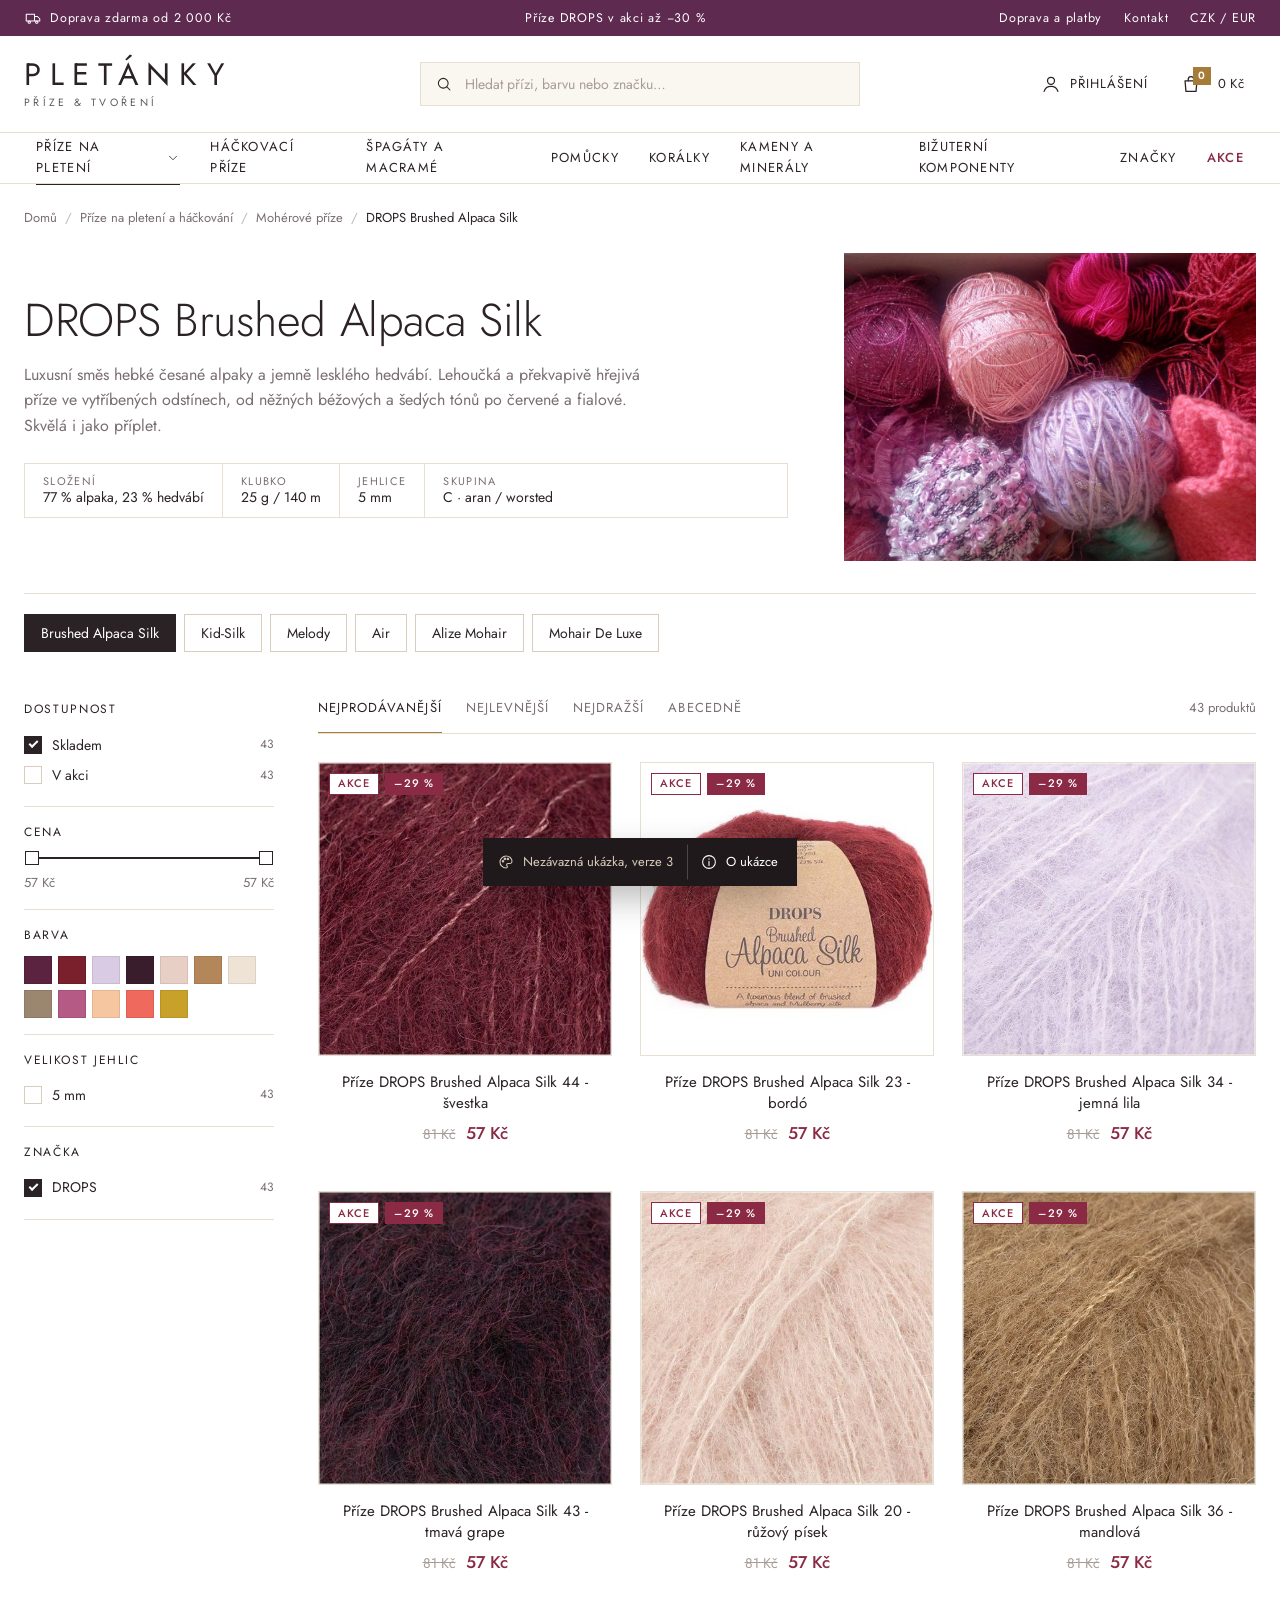
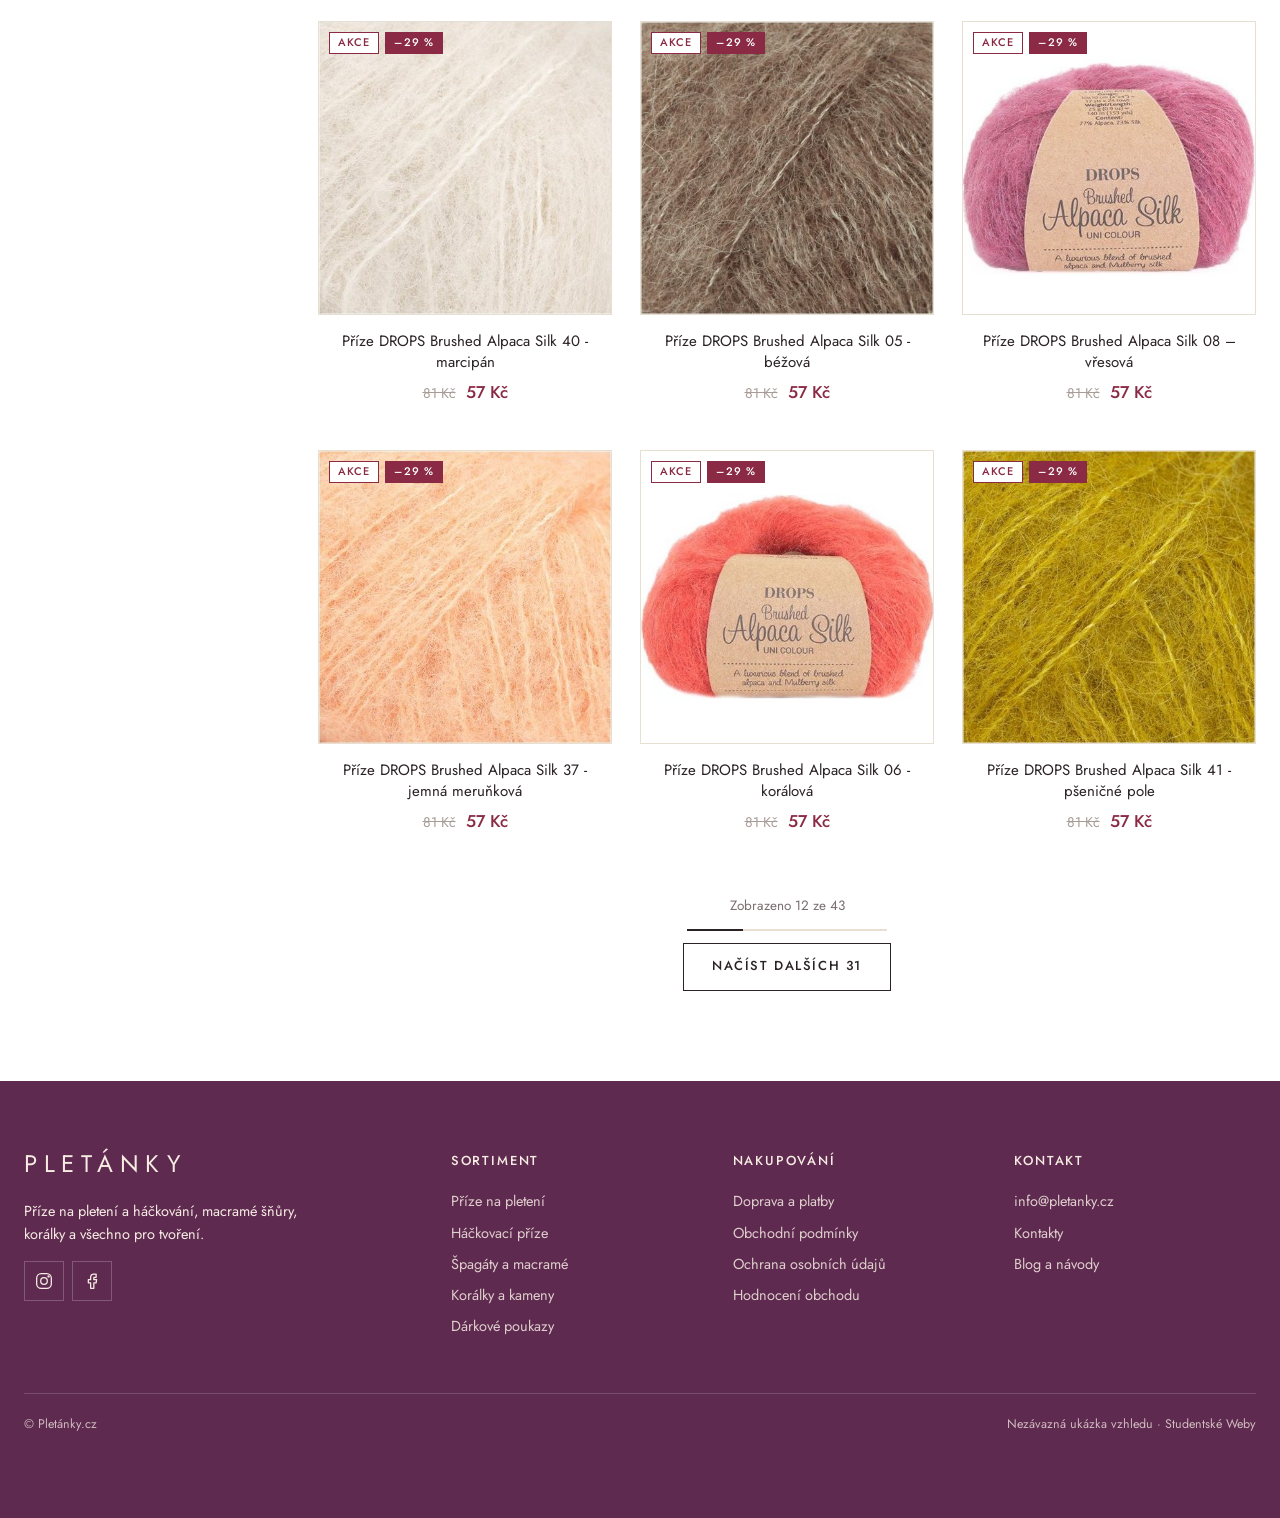
==== kategorie.html @ 485e4dab "Pletánky.cz – ukázka v4 (původní bordó lišty, původní rozložení kategorií, ostré rohy) Co-Authored-B" ====
<!doctype html>
<html lang="cs" data-theme="c">
<head>
<meta charset="utf-8">
<meta name="viewport" content="width=device-width, initial-scale=1">
<meta name="robots" content="noindex, nofollow">
<title>DROPS Brushed Alpaca Silk – Pletánky.cz | ukázka vzhledu</title>
<meta name="description" content="Nezávazná ukázka vzhledu e-shopu Pletánky.cz">
<script>document.documentElement.setAttribute('data-theme','c');if(new URLSearchParams(location.search).has('nahled'))document.documentElement.classList.add('is-preview')</script>
<link rel="preconnect" href="https://fonts.googleapis.com">
<link rel="preconnect" href="https://fonts.gstatic.com" crossorigin>
<link href="https://fonts.googleapis.com/css2?family=Jost:wght@300;400;500;600&display=swap&subset=latin-ext" rel="stylesheet">
<link rel="stylesheet" href="style.css?v=d57bfc8a">
<script src="main.js?v=77ee12ee" defer></script>
</head>
<body class="">
<a class="skip" href="#obsah">Přejít na obsah</a>
<div class="topbar">
  <div class="wrap topbar__in">
    <span><svg class="ico ico--sm" viewBox="0 0 24 24" aria-hidden="true"><path d="M3 7h11v9H3zM14 10h4l3 3v3h-7"/><circle cx="7" cy="17.5" r="1.6"/><circle cx="17" cy="17.5" r="1.6"/></svg> Doprava zdarma od 2&nbsp;000&nbsp;Kč</span>
    <span class="topbar__mid">Příze DROPS v akci až −30&nbsp;%</span>
    <span class="topbar__links"><a href="#">Doprava a platby</a><a href="#">Kontakt</a><a href="#">CZK / EUR</a></span>
  </div>
</div>
<header class="hdr" id="hdr">
  <div class="wrap hdr__in">
    <button class="hdr__burger" type="button" aria-label="Menu" data-menu-open><svg class="ico" viewBox="0 0 24 24" aria-hidden="true"><path d="M4 7h16M4 12h16M4 17h16"/></svg></button>
    <a class="logo" href="index.html" aria-label="Pletánky – úvod">
      <span class="logo__txt">Pletánky</span><small class="logo__sub">příze &amp; tvoření</small>
    </a>
    <form class="search" role="search" onsubmit="return false">
      <svg class="ico ico--sm" viewBox="0 0 24 24" aria-hidden="true"><circle cx="11" cy="11" r="6.5"/><path d="m20 20-4.2-4.2"/></svg>
      <input type="search" placeholder="Hledat přízi, barvu nebo značku…" aria-label="Hledat">
    </form>
    <nav class="hdr__acts" aria-label="Účet a košík">
      <a class="hdr__act" href="#"><svg class="ico" viewBox="0 0 24 24" aria-hidden="true"><circle cx="12" cy="8.5" r="3.8"/><path d="M4.5 20c1.2-3.6 4-5.3 7.5-5.3s6.3 1.7 7.5 5.3"/></svg><span>Přihlášení</span></a>
      <button class="hdr__act cartbtn" type="button" data-cart-open aria-label="Košík">
        <span class="cartbtn__ico"><svg class="ico" viewBox="0 0 24 24" aria-hidden="true"><path d="M5.5 8.5h13l-1 11.5h-11z"/><path d="M9 8.5V7a3 3 0 0 1 6 0v1.5"/></svg><b class="cartbtn__count" data-cart-count>0</b></span>
        <span data-cart-total>0&nbsp;Kč</span>
      </button>
    </nav>
  </div>
  <nav class="nav" aria-label="Kategorie">
    <ul class="wrap nav__ul"><li class="nav__li has-mega"><a class="nav__a is-active" href="kategorie.html">Příze na pletení<svg class="ico ico--xs" viewBox="0 0 24 24" aria-hidden="true"><path d="m6 9 6 6 6-6"/></svg></a><div class="mega" role="region" aria-label="Příze na pletení">
  <div class="mega__in wrap">
    <div class="mega__col">
      <p class="mega__h">DROPS</p>
      <a href="kategorie.html">Brushed Alpaca Silk</a><a href="kategorie.html">Sky</a><a href="kategorie.html">Melody</a>
      <a href="kategorie.html">Air</a><a href="kategorie.html">Flora</a><a href="kategorie.html">Soft Tweed</a>
      <a href="kategorie.html">Nepal</a><a href="kategorie.html">Alpaca</a><a href="kategorie.html">Andes</a>
    </div>
    <div class="mega__col">
      <p class="mega__h">Podle složení</p>
      <a href="kategorie.html">Alpaka</a><a href="kategorie.html">Merino a vlna</a><a href="kategorie.html">Moherové příze</a>
      <a href="kategorie.html">Bavlna</a><a href="kategorie.html">Akryl a směsi</a>
    </div>
    <div class="mega__col">
      <p class="mega__h">Další značky</p>
      <a href="kategorie.html">Alize</a><a href="kategorie.html">YarnArt</a><a href="kategorie.html">Himalaya</a>
      <a href="kategorie.html">Vlna Hep</a><a href="kategorie.html">Pletánky</a>
    </div>
    <a class="mega__promo" href="kategorie.html">
      <img src="img/photo/moher.jpg" alt="">
      <span><small>Akce</small>Příze DROPS až −30&nbsp;%</span>
    </a>
  </div>
</div></li><li class="nav__li"><a class="nav__a" href="kategorie.html">Háčkovací příze</a></li><li class="nav__li"><a class="nav__a" href="kategorie.html">Špagáty a macramé</a></li><li class="nav__li"><a class="nav__a" href="kategorie.html">Pomůcky</a></li><li class="nav__li"><a class="nav__a" href="kategorie.html">Korálky</a></li><li class="nav__li"><a class="nav__a" href="kategorie.html">Kameny a minerály</a></li><li class="nav__li"><a class="nav__a" href="kategorie.html">Bižuterní komponenty</a></li><li class="nav__li"><a class="nav__a" href="kategorie.html">Značky</a></li><li class="nav__li"><a class="nav__a nav__a--akce" href="kategorie.html">Akce</a></li></ul>
  </nav>
</header>
<main id="obsah">

<section class="chero">
  <div class="wrap">
    <nav class="crumbs" aria-label="Drobečková navigace"><a href="index.html">Domů</a><i>/</i><a href="kategorie.html">Příze na pletení a háčkování</a><i>/</i><a href="kategorie.html">Mohérové příze</a><i>/</i><span>DROPS Brushed Alpaca Silk</span></nav>
    <div class="chero__in">
      <div class="chero__txt">
        <h1 class="h1 h1--cat">DROPS Brushed Alpaca Silk</h1>
        <p>Luxusní směs hebké česané alpaky a jemně lesklého hedvábí. Lehoučká a překvapivě hřejivá příze ve vytříbených odstínech, od něžných béžových a šedých tónů po červené a fialové. Skvělá i jako příplet.</p>
        <dl class="specs">
          <div><dt>Složení</dt><dd>77 % alpaka, 23 % hedvábí</dd></div>
          <div><dt>Klubko</dt><dd>25 g / 140 m</dd></div>
          <div><dt>Jehlice</dt><dd>5 mm</dd></div>
          <div><dt>Skupina</dt><dd>C · aran / worsted</dd></div>
        </dl>
      </div>
      <div class="chero__img"><img src="img/photo/ruzova-klubka.jpg" alt=""></div>
    </div>
    <div class="subcats">
      <a class="subcat is-on" href="kategorie.html">Brushed Alpaca Silk</a><a class="subcat" href="kategorie.html">Kid-Silk</a><a class="subcat" href="kategorie.html">Melody</a><a class="subcat" href="kategorie.html">Air</a><a class="subcat" href="kategorie.html">Alize Mohair</a><a class="subcat" href="kategorie.html">Mohair De Luxe</a>
    </div>
  </div>
</section>

<section class="cbody">
  <div class="wrap cbody__in">
    <aside class="filters" data-filters>
  <div class="filters__head"><b>Filtrovat</b><button type="button" data-filters-close aria-label="Zavřít"><svg class="ico" viewBox="0 0 24 24" aria-hidden="true"><path d="m6 6 12 12M18 6 6 18"/></svg></button></div>
  <div class="fgroup"><p class="fgroup__h">Dostupnost</p><label class="chk"><input type="checkbox" checked><span></span>Skladem <em>43</em></label><label class="chk"><input type="checkbox"><span></span>V akci <em>43</em></label></div>
  <div class="fgroup"><p class="fgroup__h">Cena</p><div class="range"><i style="left:0;right:0"></i><b style="left:0"></b><b style="right:0"></b></div><p class="range__v"><span>57 Kč</span><span>57 Kč</span></p></div>
  <div class="fgroup"><p class="fgroup__h">Barva</p><div class="sws"><button class="sw" type="button" style="--c:#5b2340" aria-label="odstín 44"></button><button class="sw" type="button" style="--c:#7a1f2c" aria-label="odstín 23"></button><button class="sw" type="button" style="--c:#d9cbe3" aria-label="odstín 34"></button><button class="sw" type="button" style="--c:#3a1d2c" aria-label="odstín 43"></button><button class="sw" type="button" style="--c:#e8cfc6" aria-label="odstín 20"></button><button class="sw" type="button" style="--c:#b4875a" aria-label="odstín 36"></button><button class="sw" type="button" style="--c:#efe3d6" aria-label="odstín 40"></button><button class="sw" type="button" style="--c:#9b8670" aria-label="odstín 05"></button><button class="sw" type="button" style="--c:#b45a85" aria-label="odstín 08"></button><button class="sw" type="button" style="--c:#f6c6a0" aria-label="odstín 37"></button><button class="sw" type="button" style="--c:#ef6a5c" aria-label="odstín 06"></button><button class="sw" type="button" style="--c:#c7a12a" aria-label="odstín 41"></button></div></div>
  <div class="fgroup"><p class="fgroup__h">Velikost jehlic</p><label class="chk"><input type="checkbox"><span></span>5 mm <em>43</em></label></div>
  <div class="fgroup"><p class="fgroup__h">Značka</p><label class="chk"><input type="checkbox" checked><span></span>DROPS <em>43</em></label></div>
  <button class="btn btn--cart btn--full filters__apply" type="button" data-filters-close>Zobrazit 43 produktů</button>
</aside>
    <div class="clist">
      <div class="ctool">
        <button class="btn btn--line btn--sm ctool__filter" type="button" data-filters-open><svg class="ico ico--sm" viewBox="0 0 24 24" aria-hidden="true"><path d="M4 6h16M7 12h10M10 18h4"/></svg> Filtrovat</button>
        <div class="sort" role="tablist"><button class="is-on" type="button">Nejprodávanější</button><button type="button">Nejlevnější</button><button type="button">Nejdražší</button><button type="button">Abecedně</button></div>
        <span class="ctool__count">43 produktů</span>
      </div>
      <div class="pgrid pgrid--3"><article class="pc">
  <div class="pc__box">
    <a class="pc__img" href="produkt.html">
      <span class="pc__flags"><span class="flag">Akce</span><span class="flag flag--sleva">–29 %</span></span>
      <img src="img/p/prize-drops-brushed-alpaca-silk-44-svestka.jpg" alt="Příze DROPS Brushed Alpaca Silk 44 - švestka" loading="lazy" width="720" height="720">
    </a>
    <a class="pc__name" href="produkt.html">Příze DROPS Brushed Alpaca Silk 44 - švestka</a>
    <p class="pc__price"><s>81&nbsp;Kč</s><b>57&nbsp;Kč</b></p>
    <div class="pc__more">
      <p class="pc__lead">Přepychová směs počesané alpaky a morušového hedvábí</p><dl class="pc__specs"><div><dt>Složení</dt><dd>77 % alpaka, 23 % hedvábí</dd></div><div><dt>Váha / návin</dt><dd>25 g = cca 140 metrů</dd></div><div><dt>Jehlice</dt><dd>5 mm</dd></div></dl>
      <p class="pc__av"><svg class="ico ico--xs" viewBox="0 0 24 24" aria-hidden="true"><path d="m5 12.5 4.5 4.5L19 7.5"/></svg> Skladem</p>
      <button class="btn btn--cart btn--full" type="button" data-add data-name="Příze DROPS Brushed Alpaca Silk 44 - švestka" data-price="57.0" data-img="img/p/prize-drops-brushed-alpaca-silk-44-svestka.jpg"><svg class="ico ico--sm" viewBox="0 0 24 24" aria-hidden="true"><path d="M5.5 8.5h13l-1 11.5h-11z"/><path d="M9 8.5V7a3 3 0 0 1 6 0v1.5"/></svg><span>Do košíku</span></button>
    </div>
  </div>
</article><article class="pc">
  <div class="pc__box">
    <a class="pc__img" href="produkt.html">
      <span class="pc__flags"><span class="flag">Akce</span><span class="flag flag--sleva">–29 %</span></span>
      <img src="img/p/prize-drops-brushed-alpaca-silk-23-bordo.jpg" alt="Příze DROPS Brushed Alpaca Silk 23 - bordó" loading="lazy" width="720" height="720">
    </a>
    <a class="pc__name" href="produkt.html">Příze DROPS Brushed Alpaca Silk 23 - bordó</a>
    <p class="pc__price"><s>81&nbsp;Kč</s><b>57&nbsp;Kč</b></p>
    <div class="pc__more">
      <p class="pc__lead">Přepychová směs počesané alpaky a morušového hedvábí</p><dl class="pc__specs"><div><dt>Složení</dt><dd>77 % alpaka, 23 % hedvábí</dd></div><div><dt>Váha / návin</dt><dd>25 g = cca 140 metrů</dd></div><div><dt>Jehlice</dt><dd>5 mm</dd></div></dl>
      <p class="pc__av"><svg class="ico ico--xs" viewBox="0 0 24 24" aria-hidden="true"><path d="m5 12.5 4.5 4.5L19 7.5"/></svg> Skladem</p>
      <button class="btn btn--cart btn--full" type="button" data-add data-name="Příze DROPS Brushed Alpaca Silk 23 - bordó" data-price="57.0" data-img="img/p/prize-drops-brushed-alpaca-silk-23-bordo.jpg"><svg class="ico ico--sm" viewBox="0 0 24 24" aria-hidden="true"><path d="M5.5 8.5h13l-1 11.5h-11z"/><path d="M9 8.5V7a3 3 0 0 1 6 0v1.5"/></svg><span>Do košíku</span></button>
    </div>
  </div>
</article><article class="pc">
  <div class="pc__box">
    <a class="pc__img" href="produkt.html">
      <span class="pc__flags"><span class="flag">Akce</span><span class="flag flag--sleva">–29 %</span></span>
      <img src="img/p/prize-drops-brushed-alpaca-silk-34-jemna-lila.jpg" alt="Příze DROPS Brushed Alpaca Silk 34 - jemná lila" loading="lazy" width="720" height="720">
    </a>
    <a class="pc__name" href="produkt.html">Příze DROPS Brushed Alpaca Silk 34 - jemná lila</a>
    <p class="pc__price"><s>81&nbsp;Kč</s><b>57&nbsp;Kč</b></p>
    <div class="pc__more">
      <p class="pc__lead">Přepychová směs počesané alpaky a morušového hedvábí</p><dl class="pc__specs"><div><dt>Složení</dt><dd>77 % alpaka, 23 % hedvábí</dd></div><div><dt>Váha / návin</dt><dd>25 g = cca 140 metrů</dd></div><div><dt>Jehlice</dt><dd>5 mm</dd></div></dl>
      <p class="pc__av"><svg class="ico ico--xs" viewBox="0 0 24 24" aria-hidden="true"><path d="m5 12.5 4.5 4.5L19 7.5"/></svg> Skladem</p>
      <button class="btn btn--cart btn--full" type="button" data-add data-name="Příze DROPS Brushed Alpaca Silk 34 - jemná lila" data-price="57.0" data-img="img/p/prize-drops-brushed-alpaca-silk-34-jemna-lila.jpg"><svg class="ico ico--sm" viewBox="0 0 24 24" aria-hidden="true"><path d="M5.5 8.5h13l-1 11.5h-11z"/><path d="M9 8.5V7a3 3 0 0 1 6 0v1.5"/></svg><span>Do košíku</span></button>
    </div>
  </div>
</article><article class="pc">
  <div class="pc__box">
    <a class="pc__img" href="produkt.html">
      <span class="pc__flags"><span class="flag">Akce</span><span class="flag flag--sleva">–29 %</span></span>
      <img src="img/p/prize-drops-brushed-alpaca-silk-43-tmava-grape.jpg" alt="Příze DROPS Brushed Alpaca Silk 43 - tmavá grape" loading="lazy" width="720" height="720">
    </a>
    <a class="pc__name" href="produkt.html">Příze DROPS Brushed Alpaca Silk 43 - tmavá grape</a>
    <p class="pc__price"><s>81&nbsp;Kč</s><b>57&nbsp;Kč</b></p>
    <div class="pc__more">
      <p class="pc__lead">Přepychová směs počesané alpaky a morušového hedvábí</p><dl class="pc__specs"><div><dt>Složení</dt><dd>77 % alpaka, 23 % hedvábí</dd></div><div><dt>Váha / návin</dt><dd>25 g = cca 140 metrů</dd></div><div><dt>Jehlice</dt><dd>5 mm</dd></div></dl>
      <p class="pc__av"><svg class="ico ico--xs" viewBox="0 0 24 24" aria-hidden="true"><path d="m5 12.5 4.5 4.5L19 7.5"/></svg> Skladem</p>
      <button class="btn btn--cart btn--full" type="button" data-add data-name="Příze DROPS Brushed Alpaca Silk 43 - tmavá grape" data-price="57.0" data-img="img/p/prize-drops-brushed-alpaca-silk-43-tmava-grape.jpg"><svg class="ico ico--sm" viewBox="0 0 24 24" aria-hidden="true"><path d="M5.5 8.5h13l-1 11.5h-11z"/><path d="M9 8.5V7a3 3 0 0 1 6 0v1.5"/></svg><span>Do košíku</span></button>
    </div>
  </div>
</article><article class="pc">
  <div class="pc__box">
    <a class="pc__img" href="produkt.html">
      <span class="pc__flags"><span class="flag">Akce</span><span class="flag flag--sleva">–29 %</span></span>
      <img src="img/p/prize-drops-brushed-alpaca-silk-20-ruzovy-pisek.jpg" alt="Příze DROPS Brushed Alpaca Silk 20 - růžový písek" loading="lazy" width="720" height="720">
    </a>
    <a class="pc__name" href="produkt.html">Příze DROPS Brushed Alpaca Silk 20 - růžový písek</a>
    <p class="pc__price"><s>81&nbsp;Kč</s><b>57&nbsp;Kč</b></p>
    <div class="pc__more">
      <p class="pc__lead">Přepychová směs počesané alpaky a morušového hedvábí</p><dl class="pc__specs"><div><dt>Složení</dt><dd>77 % alpaka, 23 % hedvábí</dd></div><div><dt>Váha / návin</dt><dd>25 g = cca 140 metrů</dd></div><div><dt>Jehlice</dt><dd>5 mm</dd></div></dl>
      <p class="pc__av"><svg class="ico ico--xs" viewBox="0 0 24 24" aria-hidden="true"><path d="m5 12.5 4.5 4.5L19 7.5"/></svg> Skladem</p>
      <button class="btn btn--cart btn--full" type="button" data-add data-name="Příze DROPS Brushed Alpaca Silk 20 - růžový písek" data-price="57.0" data-img="img/p/prize-drops-brushed-alpaca-silk-20-ruzovy-pisek.jpg"><svg class="ico ico--sm" viewBox="0 0 24 24" aria-hidden="true"><path d="M5.5 8.5h13l-1 11.5h-11z"/><path d="M9 8.5V7a3 3 0 0 1 6 0v1.5"/></svg><span>Do košíku</span></button>
    </div>
  </div>
</article><article class="pc">
  <div class="pc__box">
    <a class="pc__img" href="produkt.html">
      <span class="pc__flags"><span class="flag">Akce</span><span class="flag flag--sleva">–29 %</span></span>
      <img src="img/p/prize-drops-brushed-alpaca-silk-36-mandlova.jpg" alt="Příze DROPS Brushed Alpaca Silk 36 - mandlová" loading="lazy" width="720" height="720">
    </a>
    <a class="pc__name" href="produkt.html">Příze DROPS Brushed Alpaca Silk 36 - mandlová</a>
    <p class="pc__price"><s>81&nbsp;Kč</s><b>57&nbsp;Kč</b></p>
    <div class="pc__more">
      <p class="pc__lead">Přepychová směs počesané alpaky a morušového hedvábí</p><dl class="pc__specs"><div><dt>Složení</dt><dd>77 % alpaka, 23 % hedvábí</dd></div><div><dt>Váha / návin</dt><dd>25 g = cca 140 metrů</dd></div><div><dt>Jehlice</dt><dd>5 mm</dd></div></dl>
      <p class="pc__av"><svg class="ico ico--xs" viewBox="0 0 24 24" aria-hidden="true"><path d="m5 12.5 4.5 4.5L19 7.5"/></svg> Skladem</p>
      <button class="btn btn--cart btn--full" type="button" data-add data-name="Příze DROPS Brushed Alpaca Silk 36 - mandlová" data-price="57.0" data-img="img/p/prize-drops-brushed-alpaca-silk-36-mandlova.jpg"><svg class="ico ico--sm" viewBox="0 0 24 24" aria-hidden="true"><path d="M5.5 8.5h13l-1 11.5h-11z"/><path d="M9 8.5V7a3 3 0 0 1 6 0v1.5"/></svg><span>Do košíku</span></button>
    </div>
  </div>
</article><article class="pc">
  <div class="pc__box">
    <a class="pc__img" href="produkt.html">
      <span class="pc__flags"><span class="flag">Akce</span><span class="flag flag--sleva">–29 %</span></span>
      <img src="img/p/prize-drops-brushed-alpaca-silk-40-marcipan.jpg" alt="Příze DROPS Brushed Alpaca Silk 40 - marcipán" loading="lazy" width="720" height="720">
    </a>
    <a class="pc__name" href="produkt.html">Příze DROPS Brushed Alpaca Silk 40 - marcipán</a>
    <p class="pc__price"><s>81&nbsp;Kč</s><b>57&nbsp;Kč</b></p>
    <div class="pc__more">
      <p class="pc__lead">Přepychová směs počesané alpaky a morušového hedvábí</p><dl class="pc__specs"><div><dt>Složení</dt><dd>77 % alpaka, 23 % hedvábí</dd></div><div><dt>Váha / návin</dt><dd>25 g = cca 140 metrů</dd></div><div><dt>Jehlice</dt><dd>5 mm</dd></div></dl>
      <p class="pc__av"><svg class="ico ico--xs" viewBox="0 0 24 24" aria-hidden="true"><path d="m5 12.5 4.5 4.5L19 7.5"/></svg> Skladem</p>
      <button class="btn btn--cart btn--full" type="button" data-add data-name="Příze DROPS Brushed Alpaca Silk 40 - marcipán" data-price="57.0" data-img="img/p/prize-drops-brushed-alpaca-silk-40-marcipan.jpg"><svg class="ico ico--sm" viewBox="0 0 24 24" aria-hidden="true"><path d="M5.5 8.5h13l-1 11.5h-11z"/><path d="M9 8.5V7a3 3 0 0 1 6 0v1.5"/></svg><span>Do košíku</span></button>
    </div>
  </div>
</article><article class="pc">
  <div class="pc__box">
    <a class="pc__img" href="produkt.html">
      <span class="pc__flags"><span class="flag">Akce</span><span class="flag flag--sleva">–29 %</span></span>
      <img src="img/p/prize-drops-brushed-alpaca-silk-05-bezova.jpg" alt="Příze DROPS Brushed Alpaca Silk 05 - béžová" loading="lazy" width="720" height="720">
    </a>
    <a class="pc__name" href="produkt.html">Příze DROPS Brushed Alpaca Silk 05 - béžová</a>
    <p class="pc__price"><s>81&nbsp;Kč</s><b>57&nbsp;Kč</b></p>
    <div class="pc__more">
      <p class="pc__lead">Přepychová směs počesané alpaky a morušového hedvábí</p><dl class="pc__specs"><div><dt>Složení</dt><dd>77 % alpaka, 23 % hedvábí</dd></div><div><dt>Váha / návin</dt><dd>25 g = cca 140 metrů</dd></div><div><dt>Jehlice</dt><dd>5 mm</dd></div></dl>
      <p class="pc__av"><svg class="ico ico--xs" viewBox="0 0 24 24" aria-hidden="true"><path d="m5 12.5 4.5 4.5L19 7.5"/></svg> Skladem (18 ks)</p>
      <button class="btn btn--cart btn--full" type="button" data-add data-name="Příze DROPS Brushed Alpaca Silk 05 - béžová" data-price="57.0" data-img="img/p/prize-drops-brushed-alpaca-silk-05-bezova.jpg"><svg class="ico ico--sm" viewBox="0 0 24 24" aria-hidden="true"><path d="M5.5 8.5h13l-1 11.5h-11z"/><path d="M9 8.5V7a3 3 0 0 1 6 0v1.5"/></svg><span>Do košíku</span></button>
    </div>
  </div>
</article><article class="pc">
  <div class="pc__box">
    <a class="pc__img" href="produkt.html">
      <span class="pc__flags"><span class="flag">Akce</span><span class="flag flag--sleva">–29 %</span></span>
      <img src="img/p/prize-drops-brushed-alpaca-silk-08-vresova.jpg" alt="Příze DROPS Brushed Alpaca Silk 08 – vřesová" loading="lazy" width="720" height="720">
    </a>
    <a class="pc__name" href="produkt.html">Příze DROPS Brushed Alpaca Silk 08 – vřesová</a>
    <p class="pc__price"><s>81&nbsp;Kč</s><b>57&nbsp;Kč</b></p>
    <div class="pc__more">
      <p class="pc__lead">Přepychová směs počesané alpaky a morušového hedvábí</p><dl class="pc__specs"><div><dt>Složení</dt><dd>77 % alpaka, 23 % hedvábí</dd></div><div><dt>Váha / návin</dt><dd>25 g = cca 140 metrů</dd></div><div><dt>Jehlice</dt><dd>5 mm</dd></div></dl>
      <p class="pc__av"><svg class="ico ico--xs" viewBox="0 0 24 24" aria-hidden="true"><path d="m5 12.5 4.5 4.5L19 7.5"/></svg> Skladem</p>
      <button class="btn btn--cart btn--full" type="button" data-add data-name="Příze DROPS Brushed Alpaca Silk 08 – vřesová" data-price="57.0" data-img="img/p/prize-drops-brushed-alpaca-silk-08-vresova.jpg"><svg class="ico ico--sm" viewBox="0 0 24 24" aria-hidden="true"><path d="M5.5 8.5h13l-1 11.5h-11z"/><path d="M9 8.5V7a3 3 0 0 1 6 0v1.5"/></svg><span>Do košíku</span></button>
    </div>
  </div>
</article><article class="pc">
  <div class="pc__box">
    <a class="pc__img" href="produkt.html">
      <span class="pc__flags"><span class="flag">Akce</span><span class="flag flag--sleva">–29 %</span></span>
      <img src="img/p/prize-drops-brushed-alpaca-silk-37-jemna-merunkova.jpg" alt="Příze DROPS Brushed Alpaca Silk 37 - jemná meruňková" loading="lazy" width="720" height="720">
    </a>
    <a class="pc__name" href="produkt.html">Příze DROPS Brushed Alpaca Silk 37 - jemná meruňková</a>
    <p class="pc__price"><s>81&nbsp;Kč</s><b>57&nbsp;Kč</b></p>
    <div class="pc__more">
      <p class="pc__lead">Přepychová směs počesané alpaky a morušového hedvábí</p><dl class="pc__specs"><div><dt>Složení</dt><dd>77 % alpaka, 23 % hedvábí</dd></div><div><dt>Váha / návin</dt><dd>25 g = cca 140 metrů</dd></div><div><dt>Jehlice</dt><dd>5 mm</dd></div></dl>
      <p class="pc__av"><svg class="ico ico--xs" viewBox="0 0 24 24" aria-hidden="true"><path d="m5 12.5 4.5 4.5L19 7.5"/></svg> Skladem</p>
      <button class="btn btn--cart btn--full" type="button" data-add data-name="Příze DROPS Brushed Alpaca Silk 37 - jemná meruňková" data-price="57.0" data-img="img/p/prize-drops-brushed-alpaca-silk-37-jemna-merunkova.jpg"><svg class="ico ico--sm" viewBox="0 0 24 24" aria-hidden="true"><path d="M5.5 8.5h13l-1 11.5h-11z"/><path d="M9 8.5V7a3 3 0 0 1 6 0v1.5"/></svg><span>Do košíku</span></button>
    </div>
  </div>
</article><article class="pc">
  <div class="pc__box">
    <a class="pc__img" href="produkt.html">
      <span class="pc__flags"><span class="flag">Akce</span><span class="flag flag--sleva">–29 %</span></span>
      <img src="img/p/prize-drops-brushed-alpaca-silk-06-koralova.jpg" alt="Příze DROPS Brushed Alpaca Silk 06 - korálová" loading="lazy" width="720" height="720">
    </a>
    <a class="pc__name" href="produkt.html">Příze DROPS Brushed Alpaca Silk 06 - korálová</a>
    <p class="pc__price"><s>81&nbsp;Kč</s><b>57&nbsp;Kč</b></p>
    <div class="pc__more">
      <p class="pc__lead">Přepychová směs počesané alpaky a morušového hedvábí</p><dl class="pc__specs"><div><dt>Složení</dt><dd>77 % alpaka, 23 % hedvábí</dd></div><div><dt>Váha / návin</dt><dd>25 g = cca 140 metrů</dd></div><div><dt>Jehlice</dt><dd>5 mm</dd></div></dl>
      <p class="pc__av"><svg class="ico ico--xs" viewBox="0 0 24 24" aria-hidden="true"><path d="m5 12.5 4.5 4.5L19 7.5"/></svg> Skladem</p>
      <button class="btn btn--cart btn--full" type="button" data-add data-name="Příze DROPS Brushed Alpaca Silk 06 - korálová" data-price="57.0" data-img="img/p/prize-drops-brushed-alpaca-silk-06-koralova.jpg"><svg class="ico ico--sm" viewBox="0 0 24 24" aria-hidden="true"><path d="M5.5 8.5h13l-1 11.5h-11z"/><path d="M9 8.5V7a3 3 0 0 1 6 0v1.5"/></svg><span>Do košíku</span></button>
    </div>
  </div>
</article><article class="pc">
  <div class="pc__box">
    <a class="pc__img" href="produkt.html">
      <span class="pc__flags"><span class="flag">Akce</span><span class="flag flag--sleva">–29 %</span></span>
      <img src="img/p/prize-drops-brushed-alpaca-silk-41-psenicne-pole.jpg" alt="Příze DROPS Brushed Alpaca Silk 41 - pšeničné pole" loading="lazy" width="720" height="720">
    </a>
    <a class="pc__name" href="produkt.html">Příze DROPS Brushed Alpaca Silk 41 - pšeničné pole</a>
    <p class="pc__price"><s>81&nbsp;Kč</s><b>57&nbsp;Kč</b></p>
    <div class="pc__more">
      <p class="pc__lead">Přepychová směs počesané alpaky a morušového hedvábí</p><dl class="pc__specs"><div><dt>Složení</dt><dd>77 % alpaka, 23 % hedvábí</dd></div><div><dt>Váha / návin</dt><dd>25 g = cca 140 metrů</dd></div><div><dt>Jehlice</dt><dd>5 mm</dd></div></dl>
      <p class="pc__av"><svg class="ico ico--xs" viewBox="0 0 24 24" aria-hidden="true"><path d="m5 12.5 4.5 4.5L19 7.5"/></svg> Skladem</p>
      <button class="btn btn--cart btn--full" type="button" data-add data-name="Příze DROPS Brushed Alpaca Silk 41 - pšeničné pole" data-price="57.0" data-img="img/p/prize-drops-brushed-alpaca-silk-41-psenicne-pole.jpg"><svg class="ico ico--sm" viewBox="0 0 24 24" aria-hidden="true"><path d="M5.5 8.5h13l-1 11.5h-11z"/><path d="M9 8.5V7a3 3 0 0 1 6 0v1.5"/></svg><span>Do košíku</span></button>
    </div>
  </div>
</article></div>
      <div class="more"><p>Zobrazeno 12 ze 43</p><span class="more__bar"><i style="width:28%"></i></span><button class="btn btn--line" type="button">Načíst dalších 31</button></div>
    </div>
  </div>
</section>

</main>
<footer class="ftr">
  <div class="wrap ftr__grid">
    <div class="ftr__brand">
      <span class="logo__txt">Pletánky</span>
      <p>Příze na pletení a háčkování, macramé šňůry, korálky a všechno pro tvoření.</p>
      <p class="ftr__soc"><a href="#" aria-label="Instagram"><svg class="ico" viewBox="0 0 24 24" aria-hidden="true"><rect x="4" y="4" width="16" height="16" rx="5"/><circle cx="12" cy="12" r="3.6"/><circle cx="17" cy="7" r=".6"/></svg></a><a href="#" aria-label="Facebook"><svg class="ico" viewBox="0 0 24 24" aria-hidden="true"><path d="M14 8h2.5V4.5H14A3.5 3.5 0 0 0 10.5 8v2.5H8V14h2.5v6H14v-6h2.5l.5-3.5h-3V8.5c0-.3.2-.5.5-.5z"/></svg></a></p>
    </div>
    <div><p class="ftr__h">Sortiment</p><a href="kategorie.html">Příze na pletení</a><a href="kategorie.html">Háčkovací příze</a><a href="kategorie.html">Špagáty a macramé</a><a href="kategorie.html">Korálky a kameny</a><a href="kategorie.html">Dárkové poukazy</a></div>
    <div><p class="ftr__h">Nakupování</p><a href="#">Doprava a platby</a><a href="#">Obchodní podmínky</a><a href="#">Ochrana osobních údajů</a><a href="#">Hodnocení obchodu</a></div>
    <div><p class="ftr__h">Kontakt</p><a href="#">info@pletanky.cz</a><a href="#">Kontakty</a><a href="#">Blog a návody</a></div>
  </div>
  <div class="wrap ftr__bottom"><span>© Pletánky.cz</span><span>Nezávazná ukázka vzhledu · Studentské Weby</span></div>
</footer>
<div class="drawer drawer--menu" data-menu aria-hidden="true">
  <div class="drawer__panel">
    <div class="drawer__head"><span class="logo__txt">Pletánky</span><button type="button" data-menu-close aria-label="Zavřít"><svg class="ico" viewBox="0 0 24 24" aria-hidden="true"><path d="m6 6 12 12M18 6 6 18"/></svg></button></div>
    <nav class="mmenu"><a href="kategorie.html">Příze na pletení<svg class="ico ico--sm" viewBox="0 0 24 24" aria-hidden="true"><path d="m9 6 6 6-6 6"/></svg></a><a href="kategorie.html">Háčkovací příze<svg class="ico ico--sm" viewBox="0 0 24 24" aria-hidden="true"><path d="m9 6 6 6-6 6"/></svg></a><a href="kategorie.html">Špagáty a macramé<svg class="ico ico--sm" viewBox="0 0 24 24" aria-hidden="true"><path d="m9 6 6 6-6 6"/></svg></a><a href="kategorie.html">Pomůcky<svg class="ico ico--sm" viewBox="0 0 24 24" aria-hidden="true"><path d="m9 6 6 6-6 6"/></svg></a><a href="kategorie.html">Korálky<svg class="ico ico--sm" viewBox="0 0 24 24" aria-hidden="true"><path d="m9 6 6 6-6 6"/></svg></a><a href="kategorie.html">Kameny a minerály<svg class="ico ico--sm" viewBox="0 0 24 24" aria-hidden="true"><path d="m9 6 6 6-6 6"/></svg></a><a href="kategorie.html">Bižuterní komponenty<svg class="ico ico--sm" viewBox="0 0 24 24" aria-hidden="true"><path d="m9 6 6 6-6 6"/></svg></a><a href="kategorie.html">Značky<svg class="ico ico--sm" viewBox="0 0 24 24" aria-hidden="true"><path d="m9 6 6 6-6 6"/></svg></a><a class="mmenu__akce" href="kategorie.html">Akce<svg class="ico ico--sm" viewBox="0 0 24 24" aria-hidden="true"><path d="m9 6 6 6-6 6"/></svg></a></nav>
    <div class="mmenu__foot"><a href="#"><svg class="ico ico--sm" viewBox="0 0 24 24" aria-hidden="true"><circle cx="12" cy="8.5" r="3.8"/><path d="M4.5 20c1.2-3.6 4-5.3 7.5-5.3s6.3 1.7 7.5 5.3"/></svg> Přihlášení</a><a href="#"><svg class="ico ico--sm" viewBox="0 0 24 24" aria-hidden="true"><rect x="3.5" y="6" width="17" height="12"/><path d="m4 7 8 6 8-6"/></svg> info@pletanky.cz</a></div>
  </div>
</div>
<div class="drawer drawer--cart" data-cart aria-hidden="true">
  <div class="drawer__panel">
    <div class="drawer__head"><b>Košík</b><button type="button" data-cart-close aria-label="Zavřít"><svg class="ico" viewBox="0 0 24 24" aria-hidden="true"><path d="m6 6 12 12M18 6 6 18"/></svg></button></div>
    <div class="freeship"><p data-free-txt>Do dopravy zdarma zbývá <b>2&nbsp;000&nbsp;Kč</b></p><span class="freeship__bar"><i data-free-bar></i></span></div>
    <ul class="cartlist" data-cart-list><li class="cartlist__empty">Košík je zatím prázdný.</li></ul>
    <div class="drawer__foot">
      <p class="cartsum"><span>Celkem</span><b data-cart-total>0&nbsp;Kč</b></p>
      <a class="btn btn--cart btn--full" href="#">Pokračovat k objednávce</a>
      <button class="btn btn--line btn--full" type="button" data-cart-close>Nakupovat dál</button>
    </div>
  </div>
</div>
<div class="toast" data-toast role="status" aria-live="polite"></div>
<div class="demo" role="region" aria-label="Ovládání ukázky">
  <span class="demo__l"><svg class="ico ico--sm" viewBox="0 0 24 24" aria-hidden="true"><path d="M12 4a8 8 0 1 0 0 16c1.2 0 1.8-.8 1.8-1.7 0-1.3-1-1.5-1-2.6 0-1 .8-1.7 1.8-1.7H17a3 3 0 0 0 3-3C20 7 16.4 4 12 4z"/><circle cx="8" cy="11" r="1"/><circle cx="10.5" cy="7.8" r="1"/><circle cx="14.5" cy="8" r="1"/></svg><span>Nezávazná ukázka, verze 3</span></span>
  <button type="button" class="demo__info" data-about-open aria-label="O ukázce"><svg class="ico ico--sm" viewBox="0 0 24 24" aria-hidden="true"><circle cx="12" cy="12" r="8.5"/><path d="M12 11v5.5M12 7.8v.4"/></svg><span>O ukázce</span></button>
</div>
<div class="drawer drawer--about" data-about aria-hidden="true">
  <div class="drawer__panel">
    <div class="drawer__head"><b>Nezávazná ukázka, verze 3</b><button type="button" data-about-close aria-label="Zavřít"><svg class="ico" viewBox="0 0 24 24" aria-hidden="true"><path d="m6 6 12 12M18 6 6 18"/></svg></button></div>
    <div class="about">
      <p>Upravená ukázka vzhledu e-shopu <b>Pletánky.cz</b> od Studentských Webů podle Vaší zpětné vazby.</p>
      <ul>
        <li>Světlá varianta se zlatými tlačítky, horní a spodní lišta je bordó.</li>
        <li>Logo je vlevo, vyhledávání uprostřed. Oblíbené kategorie mají původní rozložení, rohy jsou ostré.</li>
        <li>Sekce „Krása podzimu“ je prostor pro téma měsíce a doporučené produkty, její název i výběr se dá měnit. Odstín měsíce je v banneru jako malý rámeček.</li>
        <li>Jedno písmo pro všechny nadpisy i názvy, u každé sekce jeden nadpis, ostré rohy a sekce oddělené jemnou linkou.</li>
        <li>Najeďte myší na produkt: rozbalí se složení, návin, jehlice a tlačítko do košíku.</li>
        <li>Recenze jsou skutečná hodnocení z Vaší stránky Hodnocení obchodu (stav 10.&nbsp;10.&nbsp;2026). Komentáře k produktům jsou jen ilustrační místa.</li>
        <li>Názvy, ceny a údaje produktů jsou z pletanky.cz. Fotky v banneru, u projektů a v blogu jsou ilustrační (volně použitelné z Pexels), nahradí je Vaše vlastní. Logo je zatím zástupné.</li>
        <li>Všechno se dá postavit jako vlastní vzhled na Shoptetu. Objednávky, zboží i zákaznické účty zůstanou, kde jsou.</li>
      </ul>
      <p class="about__nav"><a href="index.html">Úvod</a><a href="kategorie.html">Kategorie</a><a href="produkt.html">Detail produktu</a><a href="v1/index.html">První verze</a></p>
    </div>
  </div>
</div>
</body>
</html>
---- style.css ----
/* Pletánky.cz – ukázka vzhledu, verze 3 (Studentské Weby, 10. 10. 2026)
   Podle zpětné vazby klientky: jedno písmo, jeden nadpis na sekci, ostré rohy, sekce oddělené jemnou linkou (vzor bellarose.cz),
   rozbalení info u produktů (vzor cernaovecka.cz). Dvě barevné varianty přes CSS proměnné:
   A = bílá / smetanová / champagne + zlatá tlačítka, B = zlatá horní a spodní lišta + bordó tam, kde byla zlatá.
   Psané tak, aby šlo převést do vlastní šablony Shoptetu (CSS proměnné, BEM třídy). */
:root,[data-theme="a"],[data-theme="c"]{
  --bg:#fff; --alt:#faf6f0; --champ:#f2e9dc; --line:#e8dfd3; --line-2:#d9cdbd;
  --ink:#2b2226; --muted:#7a6e70; --soft:#a89c96;
  --accent:#a67d38; --accent-h:#8c6629; --accent-ink:#fff;   /* tlačítka „do košíku“ */
  --mark:#8a2a45;                                              /* akce, slevy */
  --star:#b48a3e;
  --top-bg:#f2e9dc; --top-ink:#5a4a4f;
  --hdr-bg:#fff; --hdr-ink:#2b2226; --hdr-line:#e8dfd3; --search-bg:#faf6f0;
  --ftr-bg:#f6efe5; --ftr-ink:#4a3c41; --ftr-line:#e3d6c5;
  --news-bg:#f2e9dc; --news-ink:#2b2226;
  --tile-box:rgba(255,255,255,.93);
  --green:#3f7d4e;
  --font:"Jost",system-ui,-apple-system,"Segoe UI",sans-serif;
  --ease:cubic-bezier(.25,.7,.2,1);
  --sh:0 18px 40px -16px rgba(43,34,38,.28);
}
[data-theme="b"]{
  --gold:#c9a55e;
  --gold-grad:linear-gradient(90deg,#c19b52 0%,#d9bd82 48%,#c4a058 100%);
  --accent:#7a1f35; --accent-h:#5e1527; --accent-ink:#fff;
  --mark:#7a1f35; --star:#7a1f35;
  --top-bg:#b08a44; --top-ink:#2a1a1f;
  --hdr-bg:var(--gold-grad); --hdr-ink:#2a1a1f; --hdr-line:rgba(42,26,31,.16); --search-bg:rgba(255,255,255,.9);
  --ftr-bg:var(--gold-grad); --ftr-ink:#2a1a1f; --ftr-line:rgba(42,26,31,.18);
  --news-bg:#5e2a50; --news-ink:#fff;
}
/* verze 3: světlá varianta, horní a spodní lišta bordó */
[data-theme="c"]{
  --top-bg:#5e2a50; --top-ink:#fff;
  --ftr-bg:#5e2a50; --ftr-ink:#f6ece2; --ftr-line:rgba(255,255,255,.22);
}
[data-theme="c"] .ftr__soc a:hover{background:#fff;color:#7a1f35}
*,*::before,*::after{box-sizing:border-box;border-radius:0}
html{-webkit-text-size-adjust:100%;scroll-padding-top:150px}
body{margin:0;font-family:var(--font);font-size:16px;line-height:1.6;color:var(--ink);background:var(--bg);-webkit-font-smoothing:antialiased;overflow-x:hidden}
img{max-width:100%;display:block}
a{color:inherit;text-decoration:none}
button,input{font:inherit;color:inherit}
button{cursor:pointer;background:none;border:0;padding:0}
.wrap{width:min(1320px,100% - 48px);margin-inline:auto}
.skip{position:absolute;left:-999px;top:8px;background:var(--ink);color:#fff;padding:8px 14px;z-index:200}
.skip:focus{left:8px}
.ico{width:22px;height:22px;fill:none;stroke:currentColor;stroke-width:1.4;stroke-linecap:round;stroke-linejoin:round;flex:none}
.ico--sm{width:18px;height:18px}.ico--xs{width:14px;height:14px}
.ico--star{width:15px;height:15px;fill:currentColor;stroke:none}
:focus-visible{outline:2px solid var(--accent);outline-offset:3px}
.muted{color:var(--muted)}

/* ---------- typografie: jedno písmo pro všechno ---------- */
.h1,.h2{font-family:var(--font);margin:0;color:var(--ink)}
.h1{font-weight:300;font-size:clamp(2.3rem,4.4vw,3.9rem);line-height:1.08;letter-spacing:-.01em}
.h2{font-weight:400;font-size:clamp(1.15rem,1.6vw,1.45rem);letter-spacing:.16em;text-transform:uppercase;line-height:1.3}
.h2 a{color:var(--accent)}

/* ---------- tlačítka ---------- */
.btn{display:inline-flex;align-items:center;justify-content:center;gap:10px;height:48px;padding:0 28px;font-size:13px;font-weight:500;letter-spacing:.12em;text-transform:uppercase;white-space:nowrap;transition:background .25s,color .25s,border-color .25s}
.btn--cart{background:var(--accent);color:var(--accent-ink)}
.btn--cart:hover{background:var(--accent-h)}
.btn--cart.is-done{background:var(--green)}
.btn--line{border:1px solid var(--ink);color:var(--ink);background:transparent}
.btn--line:hover{background:var(--ink);color:#fff}
.btn--full{width:100%}
.btn--sm{height:40px;padding:0 16px}

/* ---------- horní lišta a hlavička ---------- */
.topbar{background:var(--top-bg);color:var(--top-ink);font-size:12.5px;letter-spacing:.06em}
.topbar__in{display:flex;justify-content:space-between;align-items:center;height:36px;gap:16px}
.topbar__in>span{display:inline-flex;gap:8px;align-items:center}
.topbar__links{gap:22px!important}.topbar__links a:hover{text-decoration:underline}

.hdr{position:sticky;top:0;z-index:60;background:var(--hdr-bg);color:var(--hdr-ink);border-bottom:1px solid var(--hdr-line);transition:box-shadow .3s}
.hdr.is-stuck{box-shadow:0 10px 30px -22px rgba(43,34,38,.45)}
.hdr__in{display:grid;grid-template-columns:1fr minmax(280px,440px) 1fr;align-items:center;gap:24px;height:96px;transition:height .3s}
.hdr.is-stuck .hdr__in{height:76px}
.hdr__burger{display:none}
.logo{display:flex;flex-direction:column;align-items:flex-start;line-height:1;text-align:left;justify-self:start}
.logo__txt{font-size:31px;font-weight:400;letter-spacing:.28em;text-transform:uppercase}
.logo__sub{font-size:10.5px;letter-spacing:.32em;text-transform:uppercase;margin-top:8px;opacity:.75}
.search{display:flex;align-items:center;gap:10px;height:44px;width:100%;padding:0 14px;background:var(--search-bg);border:1px solid var(--hdr-line)}
.search input{flex:1;border:0;outline:0;background:none;font-size:14px;min-width:0}
.search input::placeholder{color:var(--soft)}
.hdr__acts{display:flex;justify-content:flex-end;align-items:center;gap:8px}
.hdr__act{display:flex;align-items:center;gap:8px;font-size:13px;letter-spacing:.08em;text-transform:uppercase;padding:10px 12px}
.hdr__act:hover{opacity:.7}
.cartbtn{gap:16px}
.cartbtn [data-cart-total]{text-transform:none;letter-spacing:.02em}
.cartbtn__ico{position:relative;display:grid}
.cartbtn__count{position:absolute;top:-6px;right:-9px;min-width:18px;height:18px;background:var(--accent);color:var(--accent-ink);font-size:10.5px;display:grid;place-items:center;padding:0 4px;font-weight:600;letter-spacing:0}

.nav{border-top:1px solid var(--hdr-line)}
.nav__ul{list-style:none;margin:0 auto;padding:0;display:flex;justify-content:center;gap:6px;height:50px;align-items:stretch}
.nav__li{display:flex;align-items:center}
.nav__a{display:inline-flex;align-items:center;gap:6px;padding:8px 12px;font-size:13px;letter-spacing:.1em;text-transform:uppercase;position:relative}
.nav__a::after{content:"";position:absolute;left:12px;right:12px;bottom:2px;height:1px;background:currentColor;transform:scaleX(0);transition:transform .3s var(--ease)}
.nav__a:hover::after,.nav__a.is-active::after{transform:scaleX(1)}
.nav__a--akce{color:var(--mark);font-weight:500}
.mega{position:absolute;left:0;right:0;top:100%;opacity:0;visibility:hidden;transition:opacity .25s,visibility .25s;background:#fff;color:var(--ink);border-top:1px solid var(--line);border-bottom:1px solid var(--line);box-shadow:0 30px 40px -30px rgba(43,34,38,.3)}
.has-mega:hover .mega,.has-mega:focus-within .mega{opacity:1;visibility:visible}
.mega__in{display:grid;grid-template-columns:1.4fr 1fr 1fr 1.2fr;gap:40px;padding:32px 0 36px}
.mega__col{display:grid;grid-template-columns:repeat(auto-fill,minmax(140px,1fr));align-content:start;gap:2px 18px}
.mega__h{grid-column:1/-1;margin:0 0 8px;font-size:12px;letter-spacing:.16em;text-transform:uppercase;color:var(--muted)}
.mega__col a{font-size:15px;padding:5px 0}
.mega__col a:hover{color:var(--accent)}
.mega__promo{position:relative;overflow:hidden;min-height:190px}
.mega__promo img{position:absolute;inset:0;width:100%;height:100%;object-fit:cover}
.mega__promo span{position:absolute;left:50%;top:50%;transform:translate(-50%,-50%);background:var(--tile-box);padding:14px 20px;text-align:center;font-size:15px;letter-spacing:.06em;text-transform:uppercase;white-space:nowrap}
.mega__promo small{display:block;font-size:11px;color:var(--mark);letter-spacing:.16em;margin-bottom:3px}

/* ---------- banner přes celou šířku ---------- */
.banner{position:relative;min-height:min(640px,calc(100svh - 190px));display:flex;align-items:center;overflow:hidden;background:var(--champ)}
.banner picture{position:absolute;inset:0}
.banner__img{width:100%;height:100%;object-fit:cover;object-position:70% 50%}
.banner__in{position:relative;padding:64px 0}
.banner__box{max-width:560px;background:rgba(255,255,255,.9);padding:48px 52px;border:1px solid rgba(255,255,255,.6)}
.banner__box p{color:var(--muted);font-size:17px;margin:18px 0 30px}
.banner__cta{display:flex;flex-wrap:wrap;gap:12px}

.usp{border-bottom:1px solid var(--line)}
.usp__in{display:grid;grid-template-columns:repeat(4,1fr)}
.usp__in span{display:flex;align-items:center;justify-content:center;gap:10px;padding:20px 12px;font-size:13px;letter-spacing:.08em;text-transform:uppercase;color:var(--muted);text-align:center}
.usp__in span+span{border-left:1px solid var(--line)}
.usp .ico{color:var(--accent)}

/* ---------- sekce: jeden nadpis + jemná linka ---------- */
.sec{padding:72px 0}
.sec+.sec{border-top:1px solid var(--line)}
.sec--tight{padding:20px 0 60px}
.sh{text-align:center;margin-bottom:40px;padding-bottom:18px;border-bottom:1px solid var(--line)}
.sec__more{text-align:center;margin:40px 0 0}
.sec__note{text-align:center;font-size:12.5px;color:var(--soft);margin:18px 0 0}

/* dlaždice (kategorie i blog): název v bílém poli, víc textu po najetí */
.tiles{display:grid;grid-template-columns:repeat(4,1fr);gap:16px}
.tile{position:relative;display:block;aspect-ratio:1;overflow:hidden;background:var(--champ)}
.tile img{position:absolute;inset:0;width:100%;height:100%;object-fit:cover;transition:transform 1.2s var(--ease)}
.tile:hover img{transform:scale(1.05)}
.tile::after{content:"";position:absolute;inset:0;background:rgba(43,34,38,.35);opacity:0;transition:opacity .4s}
.tile:hover::after{opacity:1}
.tile__box{position:absolute;left:18px;right:18px;bottom:18px;z-index:1;background:var(--tile-box);padding:16px 18px;text-align:center;display:flex;flex-direction:column;align-items:center}
.tile__box small{font-size:11px;letter-spacing:.16em;text-transform:uppercase;color:var(--accent);margin-bottom:4px}
.tile__box b{font-weight:400;font-size:16px;letter-spacing:.1em;text-transform:uppercase;line-height:1.35}
.tile__more{display:grid;grid-template-rows:0fr;transition:grid-template-rows .45s var(--ease),margin .45s var(--ease);font-size:14px;color:var(--muted);line-height:1.5}
.tile__more>span{min-height:0;overflow:hidden}
.tile:hover .tile__more,.tile:focus-visible .tile__more{grid-template-rows:1fr;margin-top:8px}
.tiles--blog .tile{aspect-ratio:3/4}
.tiles--mosaic{grid-auto-flow:dense;gap:0;border:1px solid var(--line)}
.tiles--mosaic .tile{aspect-ratio:auto;min-height:260px;outline:1px solid #fff;outline-offset:-1px}
.tile--w2{grid-column:span 2}.tile--h2{grid-row:span 2}
.sec__lead{text-align:center;color:var(--muted);max-width:60ch;margin:-14px auto 36px}
.motm-mini{display:flex;align-items:center;gap:12px;margin:0 0 22px;padding:8px 14px 8px 8px;border:1px solid var(--line-2);background:#fff;max-width:340px}
.motm-mini img{width:54px;height:54px;object-fit:cover}
.motm-mini small{display:block;font-size:11px;letter-spacing:.16em;text-transform:uppercase;color:var(--mark)}
.motm-mini b{font-weight:400;font-size:14px;line-height:1.3}

/* produkty */
.pgrid{display:grid;grid-template-columns:repeat(4,1fr);gap:40px 28px}
.pgrid--3{grid-template-columns:repeat(3,1fr)}
.pc{position:relative;text-align:center}
.pc:hover,.pc:focus-within{z-index:20}
.pc__box{position:relative;isolation:isolate}
.pc__box::before{content:"";position:absolute;inset:-14px -14px 0 -14px;z-index:-1;background:#fff;box-shadow:var(--sh);clip-path:inset(-50px -50px 0 -50px);opacity:0;transition:opacity .2s}
.pc__img{position:relative;display:block;aspect-ratio:1;overflow:hidden;background:#fff;border:1px solid var(--line)}
.pc__img img{width:100%;height:100%;object-fit:contain;transition:transform .8s var(--ease)}
.pc:hover .pc__img img{transform:scale(1.04)}
.pc__flags{position:absolute;top:10px;left:10px;display:flex;gap:6px;z-index:2;flex-wrap:wrap}
.flag{display:inline-flex;align-items:center;height:22px;padding:0 8px;font-size:11px;font-weight:500;letter-spacing:.1em;text-transform:uppercase;border:1px solid var(--mark);color:var(--mark);background:#fff}
.flag--sleva{background:var(--mark);color:#fff}
.pc__name{display:block;font-size:15px;line-height:1.4;margin:16px 4px 6px;min-height:2.8em}
.pc__name:hover{color:var(--accent)}
.pc__price{margin:0 0 4px;display:flex;justify-content:center;align-items:baseline;gap:10px}
.pc__price b{font-weight:500;font-size:17px}
.pc__price s,.motm__price s{color:var(--soft);font-size:14px}
.pc:has(.flag--sleva) .pc__price b{color:var(--mark)}
.pc__more{position:absolute;top:100%;left:-14px;right:-14px;padding:6px 18px 18px;background:#fff;box-shadow:var(--sh);clip-path:inset(0 -50px -50px -50px);opacity:0;visibility:hidden;transform:translateY(-8px);transition:opacity .2s,transform .3s var(--ease),visibility .2s}
.pc:hover .pc__box::before,.pc:focus-within .pc__box::before{opacity:1}
.pc:hover .pc__more,.pc:focus-within .pc__more{opacity:1;visibility:visible;transform:none}
.pc__lead{font-size:14px;color:var(--muted);line-height:1.5;margin:4px 0 10px}
.pc__specs{margin:0 0 10px;font-size:13px;text-align:left;border-top:1px solid var(--line)}
.pc__specs div{display:flex;justify-content:space-between;gap:12px;padding:6px 0;border-bottom:1px solid var(--line)}
.pc__specs dt{color:var(--muted)}.pc__specs dd{margin:0;text-align:right}
.pc__av{display:flex;justify-content:center;align-items:center;gap:6px;font-size:13px;color:var(--green);margin:0 0 12px}
@media (hover:none){
  .pc__box::before{display:none}
  .pc__more{position:static;opacity:1;visibility:visible;transform:none;box-shadow:none;clip-path:none;padding:6px 0 0;background:none}
  .pc__lead,.pc__specs{display:none}
}

/* projekty s fotkami */
.projs{display:grid;grid-template-columns:repeat(7,1fr);gap:14px}
.proj{display:flex;flex-direction:column;gap:12px;text-align:center}
.proj__img{display:block;aspect-ratio:4/5;overflow:hidden;background:var(--champ)}
.proj__img img{width:100%;height:100%;object-fit:cover;transition:transform 1.2s var(--ease)}
.proj:hover img{transform:scale(1.06)}
.proj__n{font-size:13px;letter-spacing:.1em;text-transform:uppercase}
.proj:hover .proj__n{color:var(--accent)}
.chiprows{margin-top:40px;display:grid;gap:12px;padding-top:28px;border-top:1px solid var(--line)}
.chiprow{display:flex;flex-wrap:wrap;align-items:center;gap:8px}
.chiprow__l{font-size:12px;letter-spacing:.14em;text-transform:uppercase;color:var(--muted);min-width:230px}
.chip{display:inline-flex;align-items:center;gap:6px;height:38px;padding:0 16px;border:1px solid var(--line-2);font-size:14px;transition:background .2s,color .2s,border-color .2s}
.chip:hover{background:var(--ink);border-color:var(--ink);color:#fff}
.chip b{font-weight:500;color:var(--accent)}.chip:hover b{color:inherit}

/* odstín měsíce */
.motm{display:grid;grid-template-columns:1fr 1fr;border:1px solid var(--line)}
.motm__img{display:block;overflow:hidden;aspect-ratio:4/3}
.motm__img img{width:100%;height:100%;object-fit:cover;transition:transform 1.2s var(--ease)}
.motm__img:hover img{transform:scale(1.04)}
.motm__txt{padding:48px 56px;display:flex;flex-direction:column;justify-content:center;background:var(--alt)}
.motm__name{font-size:clamp(1.4rem,2.2vw,1.9rem);font-weight:300;margin:0;line-height:1.25}
.motm__txt>p:not([class]){color:var(--muted);margin:14px 0 20px}
.motm .pc__specs{max-width:420px;background:none}
.motm__price{display:flex;align-items:baseline;gap:12px;margin:14px 0 22px}
.motm__price b{font-size:26px;font-weight:400;color:var(--mark)}
.motm__cta{display:flex;flex-wrap:wrap;gap:12px}

/* recenze */
.rvs{display:grid;grid-template-columns:300px minmax(0,1fr);gap:32px;align-items:stretch}
.rvs__sum{border:1px solid var(--line);padding:30px 28px;text-align:center;background:var(--alt)}
.rvs__score{font-size:64px;font-weight:300;line-height:1;margin:0 0 8px}
.stars{display:inline-flex;gap:2px;color:var(--star)}
.stars--lg .ico--star{width:22px;height:22px}
.rvs__cnt{color:var(--muted);font-size:14px;margin:8px 0 18px}
.rvs__dist{list-style:none;margin:0 0 22px;padding:0;display:grid;gap:6px;font-size:13px}
.rvs__dist li{display:grid;grid-template-columns:12px 15px 1fr 44px;align-items:center;gap:6px;color:var(--muted)}
.rvs__dist .ico--star{color:var(--star)}
.rvs__dist i{height:4px;background:var(--line)}.rvs__dist i b{display:block;height:100%;background:var(--star)}
.rvs__dist em{font-style:normal;text-align:right}
.rvs__tabs{display:flex;gap:28px;border-bottom:1px solid var(--line);margin-bottom:24px}
.rvs__tabs button,.tabs__nav button{padding:12px 0;font-size:13px;letter-spacing:.12em;text-transform:uppercase;color:var(--muted);position:relative}
.rvs__tabs button::after,.tabs__nav button::after{content:"";position:absolute;left:0;right:0;bottom:-1px;height:2px;background:var(--accent);transform:scaleX(0);transition:transform .3s var(--ease)}
.rvs__tabs button.is-on,.tabs__nav button.is-on{color:var(--ink)}
.rvs__tabs button.is-on::after,.tabs__nav button.is-on::after{transform:scaleX(1)}
.rvs__grid{display:grid;grid-template-columns:repeat(3,1fr);gap:16px;grid-auto-rows:1fr}
.rvs__main{display:flex;flex-direction:column}.rvs__main .tabs__panel.is-on{flex:1;display:flex;flex-direction:column}.rvs__main .rvs__grid{flex:1}
.rv{margin:0;border:1px solid var(--line);padding:22px 22px 18px;display:flex;flex-direction:column;gap:12px}
.rv blockquote{margin:0;font-size:15px;line-height:1.6;flex:1}
.rv figcaption{display:flex;justify-content:space-between;gap:10px;font-size:13px;color:var(--muted);border-top:1px solid var(--line);padding-top:12px}
.rv figcaption b{font-weight:500;color:var(--ink)}
.rv__p{display:flex;align-items:center;gap:12px;font-size:13.5px;line-height:1.35}
.rv__p img{width:56px;height:56px;object-fit:cover;border:1px solid var(--line)}
.rv__ph{color:var(--soft);font-style:italic}
.tag{font-size:11px;letter-spacing:.12em;text-transform:uppercase;border:1px dashed var(--line-2);padding:1px 8px;color:var(--muted)}
.tabs__panel{display:none}
.tabs__panel.is-on{display:block}

/* instagram: souvislý filmový pás */
.sec--film{padding-bottom:0}
.film{overflow:hidden}
.sec--film .sh{margin-bottom:0;border-bottom:0}
.film__track{display:flex;width:max-content;animation:film 70s linear infinite}
.film:hover .film__track{animation-play-state:paused}
.film__i{width:260px;aspect-ratio:1;flex:none;overflow:hidden}
.film__i img{width:100%;height:100%;object-fit:cover;transition:opacity .3s}
.film__i:hover img{opacity:.85}
@keyframes film{to{transform:translateX(-50%)}}

/* newsletter */
.news{background:var(--news-bg);color:var(--news-ink);text-align:center}
.news__in{padding:64px 0;max-width:640px}
.news .h2{color:inherit}
.news p{opacity:.8;margin:12px 0 26px}
.news__form{display:flex;border:1px solid currentColor;background:rgba(255,255,255,.5)}
[data-theme="b"] .news__form{background:rgba(255,255,255,.08)}
.news__form input{flex:1;background:none;border:0;outline:0;padding:0 18px;font-size:15px;min-width:0;color:inherit}
.news__form input::placeholder{color:currentColor;opacity:.6}
[data-theme="b"] .news .btn--cart{background:#fff;color:var(--accent)}

/* patička */
.ftr{background:var(--ftr-bg);color:var(--ftr-ink);padding:64px 0 60px;font-size:14.5px}
.is-preview .ftr{padding-bottom:0}
.ftr__grid{display:grid;grid-template-columns:1.6fr 1fr 1fr 1fr;gap:40px}
.ftr .logo__txt{font-size:24px}
.ftr__brand p{max-width:34ch;margin:16px 0}
.ftr__soc{display:flex;gap:8px}.ftr__soc a{display:grid;place-items:center;width:40px;height:40px;border:1px solid var(--ftr-line)}
.ftr__soc a:hover{background:var(--ftr-ink);color:#fff}
.ftr__h{font-weight:500;margin:6px 0 14px;font-size:13px;letter-spacing:.14em;text-transform:uppercase}
.ftr__grid div>a{display:block;padding:4px 0;opacity:.85}
.ftr__grid div>a:hover{opacity:1;text-decoration:underline}
.ftr__bottom{display:flex;justify-content:space-between;gap:16px;border-top:1px solid var(--ftr-line);margin-top:52px;padding:20px 0 24px;font-size:12.5px;opacity:.75}

/* ---------- kategorie ---------- */
.chero{padding:24px 0 0}
.crumbs{display:flex;flex-wrap:wrap;gap:8px;font-size:13px;color:var(--muted);margin-bottom:24px}
.crumbs a:hover{color:var(--accent)}
.crumbs i{font-style:normal;opacity:.5}.crumbs span{color:var(--ink)}
.chero__in{display:grid;grid-template-columns:1.3fr .7fr;gap:56px;align-items:center;padding-bottom:32px;border-bottom:1px solid var(--line)}
.h1--cat{font-size:clamp(2rem,3.6vw,3.2rem)}
.chero__txt>p{color:var(--muted);max-width:64ch;margin:16px 0 24px}
.specs{margin:0;display:grid;grid-template-columns:repeat(4,auto);justify-content:start;border:1px solid var(--line)}
.specs div{padding:10px 18px;display:flex;flex-direction:column;line-height:1.35}
.specs div+div{border-left:1px solid var(--line)}
.specs dt{font-size:11px;letter-spacing:.12em;text-transform:uppercase;color:var(--muted)}
.specs dd{margin:0;font-size:14px}
.chero__img{aspect-ratio:4/3;overflow:hidden}
.chero__img img{width:100%;height:100%;object-fit:cover}
.subcats{display:flex;gap:8px;overflow-x:auto;scrollbar-width:none;padding:20px 0}
.subcat{flex:none;height:38px;display:inline-flex;align-items:center;padding:0 16px;border:1px solid var(--line-2);font-size:14px}
.subcat:hover{border-color:var(--ink)}
.subcat.is-on{background:var(--ink);border-color:var(--ink);color:#fff}
.cbody{padding:12px 0 90px}
.cbody__in{display:grid;grid-template-columns:250px minmax(0,1fr);gap:44px;align-items:start}
.clist{min-width:0}
.filters{position:sticky;top:166px;background:#fff}
.filters__head{display:none}
.fgroup{padding:16px 0;border-bottom:1px solid var(--line)}
.fgroup:first-of-type{border-top:1px solid var(--line)}
.fgroup__h{margin:0 0 10px;font-size:12px;letter-spacing:.14em;text-transform:uppercase}
.chk{display:flex;align-items:center;gap:10px;font-size:14px;padding:4px 0;cursor:pointer}
.chk input{position:absolute;opacity:0}
.chk span{width:18px;height:18px;border:1px solid var(--line-2);display:grid;place-items:center}
.chk input:checked+span{background:var(--ink);border-color:var(--ink)}
.chk input:checked+span::after{content:"";width:9px;height:5px;border:2px solid #fff;border-top:0;border-right:0;transform:rotate(-45deg) translate(1px,-1px)}
.chk em{margin-left:auto;font-style:normal;font-size:12px;color:var(--muted)}
.range{position:relative;height:2px;background:var(--line);margin:14px 8px}
.range i{position:absolute;top:0;bottom:0;background:var(--ink)}
.range b{position:absolute;top:50%;width:14px;height:14px;background:#fff;border:1px solid var(--ink);transform:translate(-50%,-50%)}
.range b[style*="right"]{transform:translate(50%,-50%)}
.range__v{display:flex;justify-content:space-between;font-size:13px;color:var(--muted);margin:6px 0 0}
.sws{display:flex;flex-wrap:wrap;gap:6px}
.sw{width:28px;height:28px;background:var(--c);box-shadow:inset 0 0 0 1px rgba(0,0,0,.08)}
.sw:hover{outline:1px solid var(--ink);outline-offset:2px}
.filters__apply{display:none}
.ctool{display:flex;align-items:center;gap:16px;margin-bottom:28px;border-bottom:1px solid var(--line)}
.ctool__filter{display:none}
.sort{display:flex;gap:24px;overflow-x:auto;scrollbar-width:none}
.sort button{padding:14px 0;font-size:13px;letter-spacing:.08em;text-transform:uppercase;color:var(--muted);white-space:nowrap;position:relative}
.sort button.is-on{color:var(--ink)}
.sort button.is-on::after{content:"";position:absolute;left:0;right:0;bottom:-1px;height:2px;background:var(--accent)}
.ctool__count{margin-left:auto;font-size:13px;color:var(--muted);white-space:nowrap}
.more{display:flex;flex-direction:column;align-items:center;gap:12px;margin-top:56px;font-size:13.5px;color:var(--muted)}
.more p{margin:0}
.more__bar{width:200px;height:2px;background:var(--line)}.more__bar i{display:block;height:100%;background:var(--ink)}

/* ---------- detail ---------- */
.pd{padding:24px 0 48px}
.pd__in{display:grid;grid-template-columns:1.05fr .95fr;gap:64px;align-items:start}
.pd__gal{position:sticky;top:166px;display:grid;grid-template-columns:80px 1fr;gap:12px}
.pd__main{position:relative;grid-column:2;grid-row:1;overflow:hidden;background:#fff;border:1px solid var(--line);aspect-ratio:1}
.pd__main img{width:100%;height:100%;object-fit:cover}
.pd__main .pc__flags{top:14px;left:14px}
.pd__thumbs{grid-column:1;grid-row:1;display:flex;flex-direction:column;gap:10px}
.pd__thumbs button{aspect-ratio:1;border:1px solid var(--line);overflow:hidden}
.pd__thumbs button.is-on{border-color:var(--ink)}
.pd__thumbs img{width:100%;height:100%;object-fit:cover}
.pd__ph{display:grid;place-items:center;aspect-ratio:1;border:1px dashed var(--line-2);font-size:11px;text-align:center;line-height:1.2;color:var(--muted);background:var(--alt)}
.pd__brand{margin:0 0 12px;font-size:12px;letter-spacing:.16em;text-transform:uppercase;color:var(--muted)}
.h1--pd{font-size:clamp(1.8rem,2.8vw,2.6rem);line-height:1.15}
.pd__lead{color:var(--muted);margin:16px 0 22px}
.pd__price{display:flex;flex-wrap:wrap;align-items:center;gap:6px 14px;padding:18px 0;border-top:1px solid var(--line);border-bottom:1px solid var(--line)}
.pd__price b{font-size:34px;font-weight:400;color:var(--mark);line-height:1}
.pd__price s{color:var(--soft);font-size:17px}
.pd__price small{flex-basis:100%;color:var(--muted);font-size:13px}
.pd__av{display:flex;align-items:center;gap:7px;color:var(--green);margin:16px 0 20px}
.pd__av span{color:var(--muted)}
.pd__swh p{margin:0 0 12px;font-size:14px}.pd__swh p span{color:var(--muted)}
.pd__swh b{font-weight:500}
.pswatches{display:flex;gap:6px;flex-wrap:wrap}
.pswatch{width:44px;height:44px;overflow:hidden;border:1px solid var(--line)}
.pswatch img{width:100%;height:100%;object-fit:cover;transform:scale(1.6)}
.pswatch:hover{border-color:var(--ink)}
.pswatch.is-on{outline:1px solid var(--ink);outline-offset:2px}
.pd__buy{display:flex;gap:12px;margin:24px 0 18px}
.qty{display:flex;align-items:center;height:54px;border:1px solid var(--line-2)}
.qty button{display:grid;place-items:center;width:44px;height:100%}
.qty button:hover{background:var(--alt)}
.qty input{width:42px;text-align:center;border:0;outline:0;background:none;font-size:16px;-moz-appearance:textfield}
.qty input::-webkit-inner-spin-button{-webkit-appearance:none}
.btn--buy{flex:1;height:54px}
.pd__usp{list-style:none;padding:0;margin:0 0 22px;display:grid;gap:8px;font-size:14px;color:var(--muted)}
.pd__usp li{display:flex;gap:9px;align-items:center}.pd__usp .ico{color:var(--accent)}
.specs--pd{grid-template-columns:1fr 1fr}
.specs--pd div:nth-child(3){border-left:0}
.specs--pd div:nth-child(n+3){border-top:1px solid var(--line)}
.tabs{border-top:1px solid var(--line)}
.tabs__nav{display:flex;gap:32px;border-bottom:1px solid var(--line);margin-bottom:24px}
.tabs .tabs__panel{max-width:78ch;color:#4b3f43}
.ptable{border-collapse:collapse;width:100%;max-width:640px}
.ptable th,.ptable td{text-align:left;padding:10px 0;border-bottom:1px solid var(--line);font-size:14.5px;font-weight:400}
.ptable th{color:var(--muted);width:45%}

/* ---------- šuplíky (košík, menu, o ukázce) ---------- */
.drawer{position:fixed;inset:0;z-index:100;visibility:hidden;pointer-events:none}
.drawer::before{content:"";position:absolute;inset:0;background:rgba(43,34,38,.4);opacity:0;transition:opacity .35s}
.drawer__panel{position:absolute;top:0;right:0;bottom:0;width:min(420px,100%);background:#fff;display:flex;flex-direction:column;transform:translateX(100%);transition:transform .45s var(--ease)}
.drawer--menu .drawer__panel{right:auto;left:0;transform:translateX(-100%)}
.drawer.is-open{visibility:visible;pointer-events:auto}
.drawer.is-open::before{opacity:1}
.drawer.is-open .drawer__panel{transform:none}
.drawer__head{display:flex;justify-content:space-between;align-items:center;padding:20px 24px;border-bottom:1px solid var(--line);font-size:14px;letter-spacing:.12em;text-transform:uppercase}
.drawer__head b{font-weight:500}
.drawer__head button{display:grid;place-items:center;width:40px;height:40px;border:1px solid var(--line)}
.drawer__head .logo__txt{font-size:20px}
.freeship{padding:16px 24px;background:var(--alt);border-bottom:1px solid var(--line)}
.freeship p{margin:0 0 10px;font-size:14px}
.freeship b{font-weight:500}
.freeship__bar{display:block;height:3px;background:var(--line)}
.freeship__bar i{display:block;height:100%;width:0;background:var(--accent);transition:width .6s var(--ease)}
.cartlist{list-style:none;margin:0;padding:8px 24px;flex:1;overflow:auto}
.cartlist__empty{color:var(--muted);text-align:center;padding:40px 0}
.cartlist li.ci{display:grid;grid-template-columns:60px 1fr auto;gap:14px;align-items:center;padding:14px 0;border-bottom:1px solid var(--line)}
.ci img{width:60px;height:60px;object-fit:cover;border:1px solid var(--line)}
.ci b{font-size:14px;font-weight:400;line-height:1.35}
.ci small{display:block;color:var(--muted);font-size:12.5px;margin-top:2px}
.ci strong{font-size:15px;font-weight:500}
.drawer__foot{padding:20px 24px 24px;border-top:1px solid var(--line);display:grid;gap:10px}
.cartsum{display:flex;justify-content:space-between;align-items:baseline;margin:0 0 6px;font-size:14px;letter-spacing:.1em;text-transform:uppercase}.cartsum b{font-size:22px;font-weight:400;letter-spacing:0}
.mmenu{display:flex;flex-direction:column;padding:8px 24px;flex:1;overflow:auto}
.mmenu a{display:flex;justify-content:space-between;align-items:center;padding:15px 0;border-bottom:1px solid var(--line);font-size:14px;letter-spacing:.12em;text-transform:uppercase}
.mmenu .mmenu__akce{color:var(--mark)}
.mmenu__foot{padding:20px 24px;display:grid;gap:12px;font-size:14px;background:var(--alt);border-top:1px solid var(--line)}
.mmenu__foot a{display:flex;align-items:center;gap:10px}
.about{padding:24px;overflow:auto;font-size:15px;color:#4b3f43}
.about ul{padding-left:18px;display:grid;gap:10px}
.about__nav{display:flex;flex-wrap:wrap;gap:8px;margin-top:22px}
.about__nav a{padding:8px 14px;border:1px solid var(--line-2);font-size:13px}
.about__nav a:hover{border-color:var(--ink)}
.toast{position:fixed;left:50%;bottom:84px;z-index:110;transform:translate(-50%,20px);opacity:0;visibility:hidden;background:var(--ink);color:#fff;padding:12px 22px;font-size:13px;letter-spacing:.1em;text-transform:uppercase;transition:transform .35s var(--ease),opacity .3s,visibility .3s}
.toast.is-on{transform:translate(-50%,0);opacity:1;visibility:visible}

/* ---------- ovládání ukázky (přepínač barev) ---------- */
.demo{position:fixed;left:50%;bottom:14px;transform:translateX(-50%);z-index:90;display:flex;align-items:center;gap:4px;padding:6px;background:#1f191c;color:#fff;font-size:13px;box-shadow:0 14px 40px -12px rgba(0,0,0,.5);white-space:nowrap}
.demo__l{display:flex;align-items:center;gap:8px;padding:0 10px 0 8px;color:#d8c9b8}
.demo__b,.demo__cmp,.demo__info{display:flex;align-items:center;gap:8px;height:36px;padding:0 12px;color:#fff;border:1px solid transparent}
.demo__b:hover,.demo__cmp:hover,.demo__info:hover{border-color:rgba(255,255,255,.35)}
.demo__b.is-on{background:#fff;color:#1f191c}
.demo__sw{width:14px;height:14px;display:block;box-shadow:inset 0 0 0 1px rgba(0,0,0,.15)}
.demo__sw--a{background:linear-gradient(135deg,#f2e9dc 50%,#a67d38 50%)}
.demo__sw--b{background:linear-gradient(135deg,#c9a55e 50%,#7a1f35 50%)}
.demo__cmp,.demo__info{border-left:1px solid rgba(255,255,255,.2)}
.is-preview .demo{display:none}

/* ---------- srovnání variant vedle sebe ---------- */
.cmp{padding:0;background:#1f191c;color:#fff;height:100vh;display:flex;flex-direction:column;overflow:hidden}
.cmp__head{display:flex;align-items:center;gap:24px;padding:12px 20px;font-size:14px}
.cmp__head p{margin:0;color:#d8c9b8;flex:1}
.cmp__back{text-decoration:underline}
.cmp__pages{display:flex;gap:4px}
.cmp__pages button{padding:8px 14px;border:1px solid rgba(255,255,255,.3);font-size:13px}
.cmp__pages button.is-on{background:#fff;color:#1f191c}
.cmp__grid{flex:1;display:grid;grid-template-columns:1fr 1fr;gap:12px;padding:0 12px 12px;min-height:0}
.cmp__grid figure{margin:0;display:flex;flex-direction:column;min-height:0}
.cmp__grid figcaption{padding:6px 2px 10px;font-size:13.5px;color:#d8c9b8}
.cmp__grid figcaption b{display:inline-grid;place-items:center;width:22px;height:22px;background:#fff;color:#1f191c;margin-right:8px}
.cmp__frame{flex:1;position:relative;overflow:hidden;background:#fff;min-height:0}
.cmp__frame iframe{position:absolute;top:0;left:0;border:0;width:1440px;transform-origin:0 0}

/* ---------- responzivita ---------- */
@media (max-width:1180px){
  .nav__a{padding:8px 8px;font-size:12px;letter-spacing:.06em}
  .projs{grid-template-columns:repeat(4,1fr)}
  .rvs__grid{grid-template-columns:1fr 1fr}
  .pgrid{gap:36px 20px}
}
@media (max-width:980px){
  .topbar__in .topbar__links,.topbar__in .topbar__mid{display:none}.topbar__in{justify-content:center}
  .nav{display:none}
  .hdr__in{grid-template-columns:auto 1fr auto;height:auto;padding:12px 0;gap:10px 12px}
  .hdr.is-stuck .hdr__in{height:auto}
  .hdr__burger{display:grid;place-items:center;width:42px;height:42px;border:1px solid var(--hdr-line)}
  .logo{grid-column:2;grid-row:1}
  .logo__txt{font-size:23px;letter-spacing:.22em;margin-right:-.22em}
  .logo__sub{font-size:9px;margin-top:5px}
  .hdr__acts{grid-column:3;grid-row:1}
  .search{grid-column:1/-1;grid-row:2;max-width:none;height:42px}
  .hdr.is-stuck .search{display:none}
  .hdr__act span:not(.cartbtn__ico):not([data-cart-total]){display:none}
  .hdr__act{padding:8px}
  .usp__in{grid-template-columns:1fr 1fr}
  .usp__in span:nth-child(3){border-left:0}
  .usp__in span:nth-child(n+3){border-top:1px solid var(--line)}
  .tiles{grid-template-columns:repeat(2,1fr)}
  .pgrid,.pgrid--3{grid-template-columns:repeat(2,1fr)}
  .motm{grid-template-columns:1fr}
  .motm__txt{padding:32px 28px}
  .rvs{grid-template-columns:1fr;gap:28px}
  .ftr__grid{grid-template-columns:1fr 1fr}
  .chero__in{grid-template-columns:1fr}
  .chero__img{display:none}
  .specs{grid-template-columns:1fr 1fr}
  .specs div:nth-child(3){border-left:0}
  .specs div:nth-child(n+3){border-top:1px solid var(--line)}
  .cbody__in{grid-template-columns:minmax(0,1fr)}
  .filters{position:fixed;inset:auto 0 0 0;top:auto;max-height:86dvh;overflow:auto;z-index:100;padding:0 22px 22px;transform:translateY(105%);visibility:hidden;transition:transform .45s var(--ease),visibility .45s;box-shadow:0 -30px 60px -20px rgba(43,34,38,.45)}
  .filters.is-open{transform:none;visibility:visible}
  .filters__head{display:flex;justify-content:space-between;align-items:center;padding:16px 0 10px;position:sticky;top:0;background:#fff;font-size:13px;letter-spacing:.14em;text-transform:uppercase}
  .filters__head b{font-weight:500}
  .filters__head button{display:grid;place-items:center;width:40px;height:40px;border:1px solid var(--line)}
  .filters__apply{display:flex;margin-top:18px}
  .ctool__filter{display:inline-flex}
  .ctool{flex-wrap:wrap;border-bottom:0;gap:10px}
  .sort{order:3;flex-basis:100%;border-bottom:1px solid var(--line)}
  .pd__in{grid-template-columns:1fr;gap:32px}
  .pd__gal{position:static}
  .cmp__grid{grid-template-columns:1fr;overflow:auto}
  .cmp__frame{min-height:70vh}
}
@media (max-width:760px){
  body{font-size:15px}
  .wrap{width:calc(100% - 32px)}
  .sec{padding:52px 0}
  .sh{margin-bottom:28px;padding-bottom:14px}
  .banner{min-height:auto;flex-direction:column;align-items:stretch;background:#fff}
  .banner picture{position:relative;height:56vh;max-height:460px}
  .banner__in{padding:0;margin-top:-64px}
  .banner__box{padding:28px 24px;background:#fff;border:1px solid var(--line)}
  .banner__box p{font-size:15.5px;margin:12px 0 22px}
  .banner__cta .btn{flex:1 1 auto}
  .usp__in span{font-size:11px;padding:14px 8px;letter-spacing:.05em}
  .tiles{gap:10px}
  .tile__box{left:10px;right:10px;bottom:10px;padding:10px 8px}
  .tile__box b{font-size:12.5px;letter-spacing:.06em}
  .tile__more{display:none}
  .projs{grid-template-columns:repeat(7,42%);overflow-x:auto;scroll-snap-type:x mandatory;scrollbar-width:none;gap:10px;margin-right:-16px;padding-right:16px}
  .projs .proj{scroll-snap-align:start}
  .chiprow__l{min-width:0;flex-basis:100%}
  .pgrid,.pgrid--3{gap:28px 12px}
  .pc__name{font-size:13.5px;margin-top:10px}
  .pc__price{flex-direction:column;align-items:center;gap:0}
  .btn--cart.btn--full{height:42px;padding:0 10px;letter-spacing:.06em}
  .rvs__grid,.rvs__grid--3{grid-template-columns:1fr}
  .rvs__tabs{gap:18px}
  .film__i{width:150px}
  .news__in{padding:48px 0}
  .ftr__grid{grid-template-columns:1fr;gap:24px}
  .ftr__bottom{flex-direction:column;gap:6px}
  .specs--pd{grid-template-columns:1fr 1fr}
  .pd__gal{grid-template-columns:1fr}
  .pd__main{grid-column:1}
  .pd__thumbs{grid-row:2;flex-direction:row}
  .pd__thumbs>*{width:64px}
  .demo{left:8px;right:8px;transform:none;bottom:8px;justify-content:space-between;font-size:12px;padding:5px}
  .demo__l span,.demo__b span,.demo__cmp span,.demo__info span{display:none}
  .demo__l{padding:0 4px}
  .demo__b,.demo__cmp,.demo__info{padding:0 10px}
  .cmp__head{flex-wrap:wrap;gap:8px 16px}
  .cmp__head p{flex-basis:100%;order:3}
}
@media (prefers-reduced-motion:reduce){*,*::before,*::after{animation-duration:.01ms!important;animation-iteration-count:1!important;transition-duration:.01ms!important}}

/* verze 3: mozaika a logo na mobilu */
@media (max-width:980px){
  .logo{justify-self:center;align-items:center;text-align:center}
  .tiles--mosaic .tile{min-height:200px}
  .tile--h2{grid-row:span 1}
}
@media (max-width:560px){
  .tiles--mosaic{gap:0}
  .tile--w2{grid-column:span 2}
  .motm-mini{max-width:none}
}
@media (max-width:980px){
  .tiles--mosaic .tile--w2{grid-column:auto}
  .tiles--mosaic .tile:first-child,.tiles--mosaic .tile:last-child{grid-column:span 2}
}

/* verze 4: původní rozložení kategorií (2×2 velká, vysoká dlaždice), ostré rohy */
.tiles--orig{grid-auto-rows:230px;gap:18px;grid-auto-flow:dense;border:0}
.tiles--orig .tile{aspect-ratio:auto;min-height:0;outline:0}
.tiles--orig .t--big{grid-column:span 2;grid-row:span 2}
.tiles--orig .t--tall{grid-row:span 2}
@media (max-width:980px){.tiles--orig{grid-auto-rows:190px}.tiles--orig .t--tall{grid-row:span 1}}
@media (max-width:560px){.tiles--orig{grid-auto-rows:160px;gap:12px}.tiles--orig .t--big{grid-column:span 2;grid-row:span 1}}
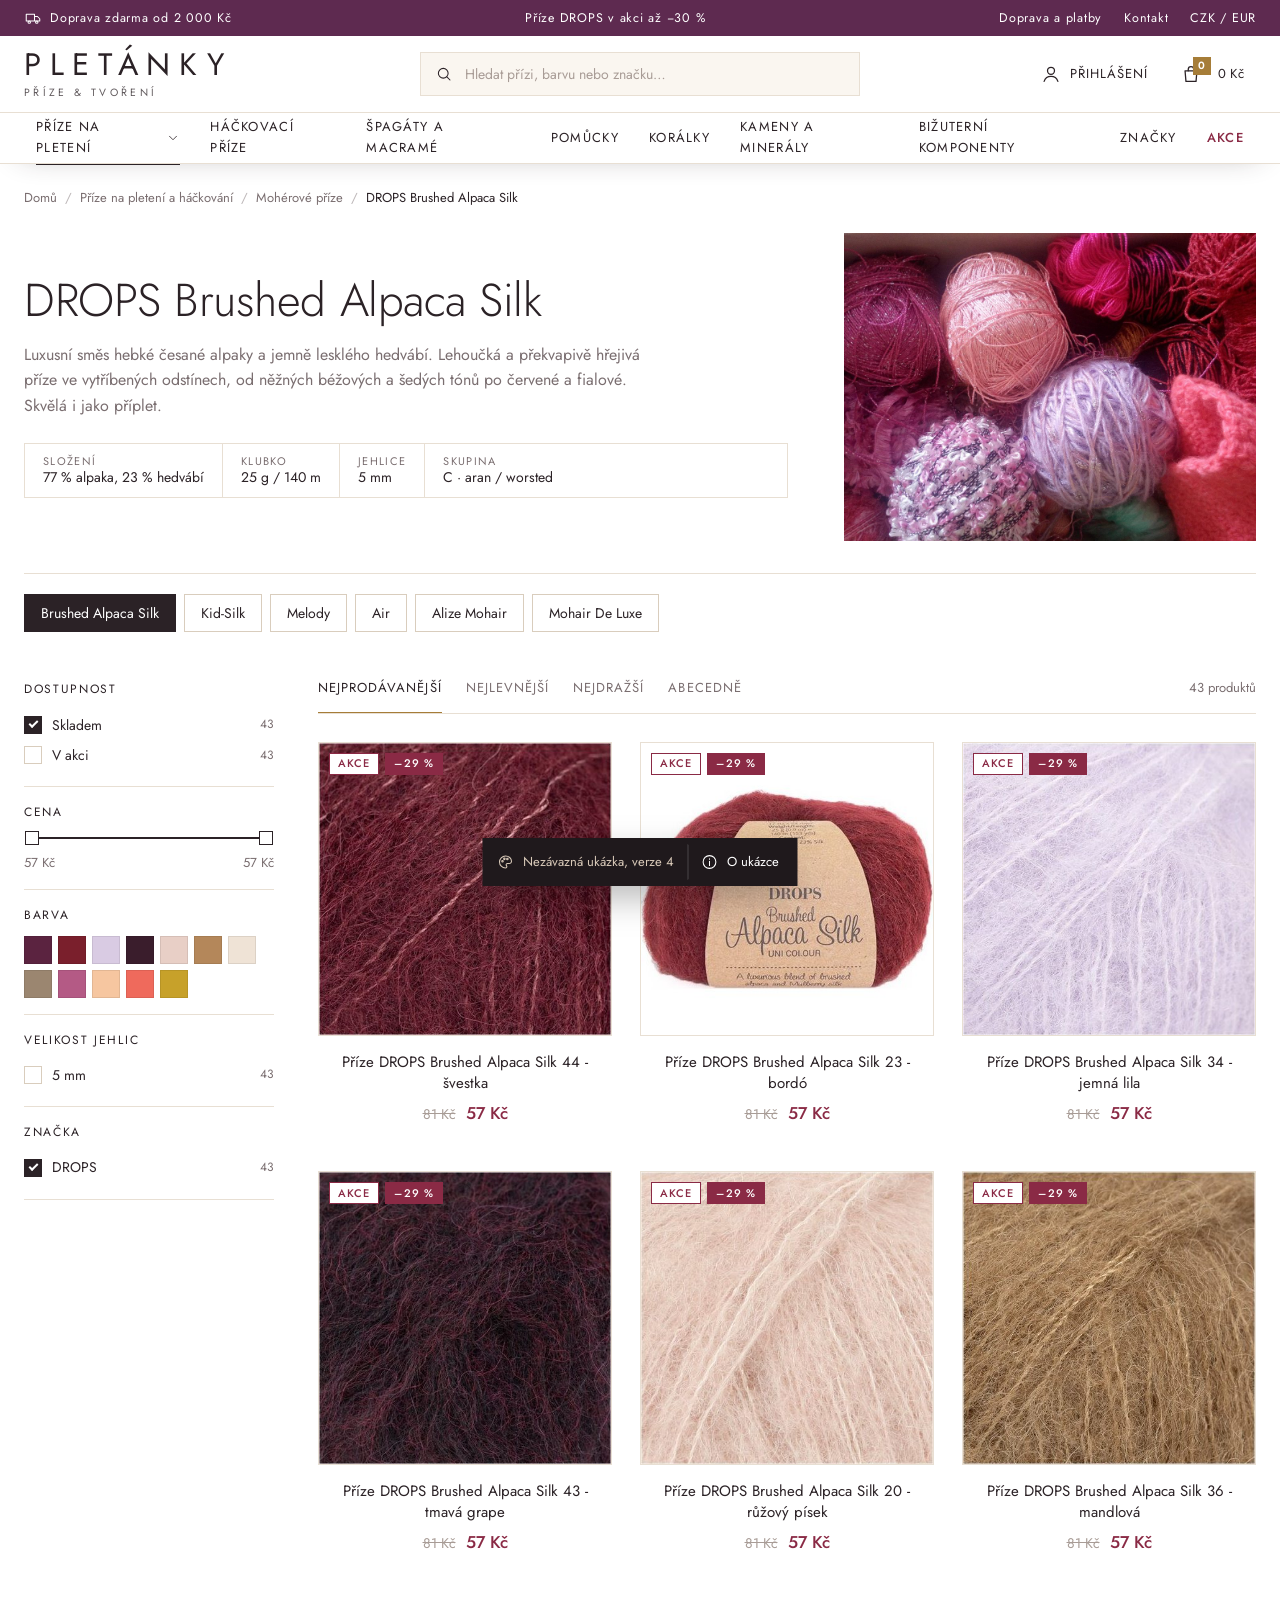
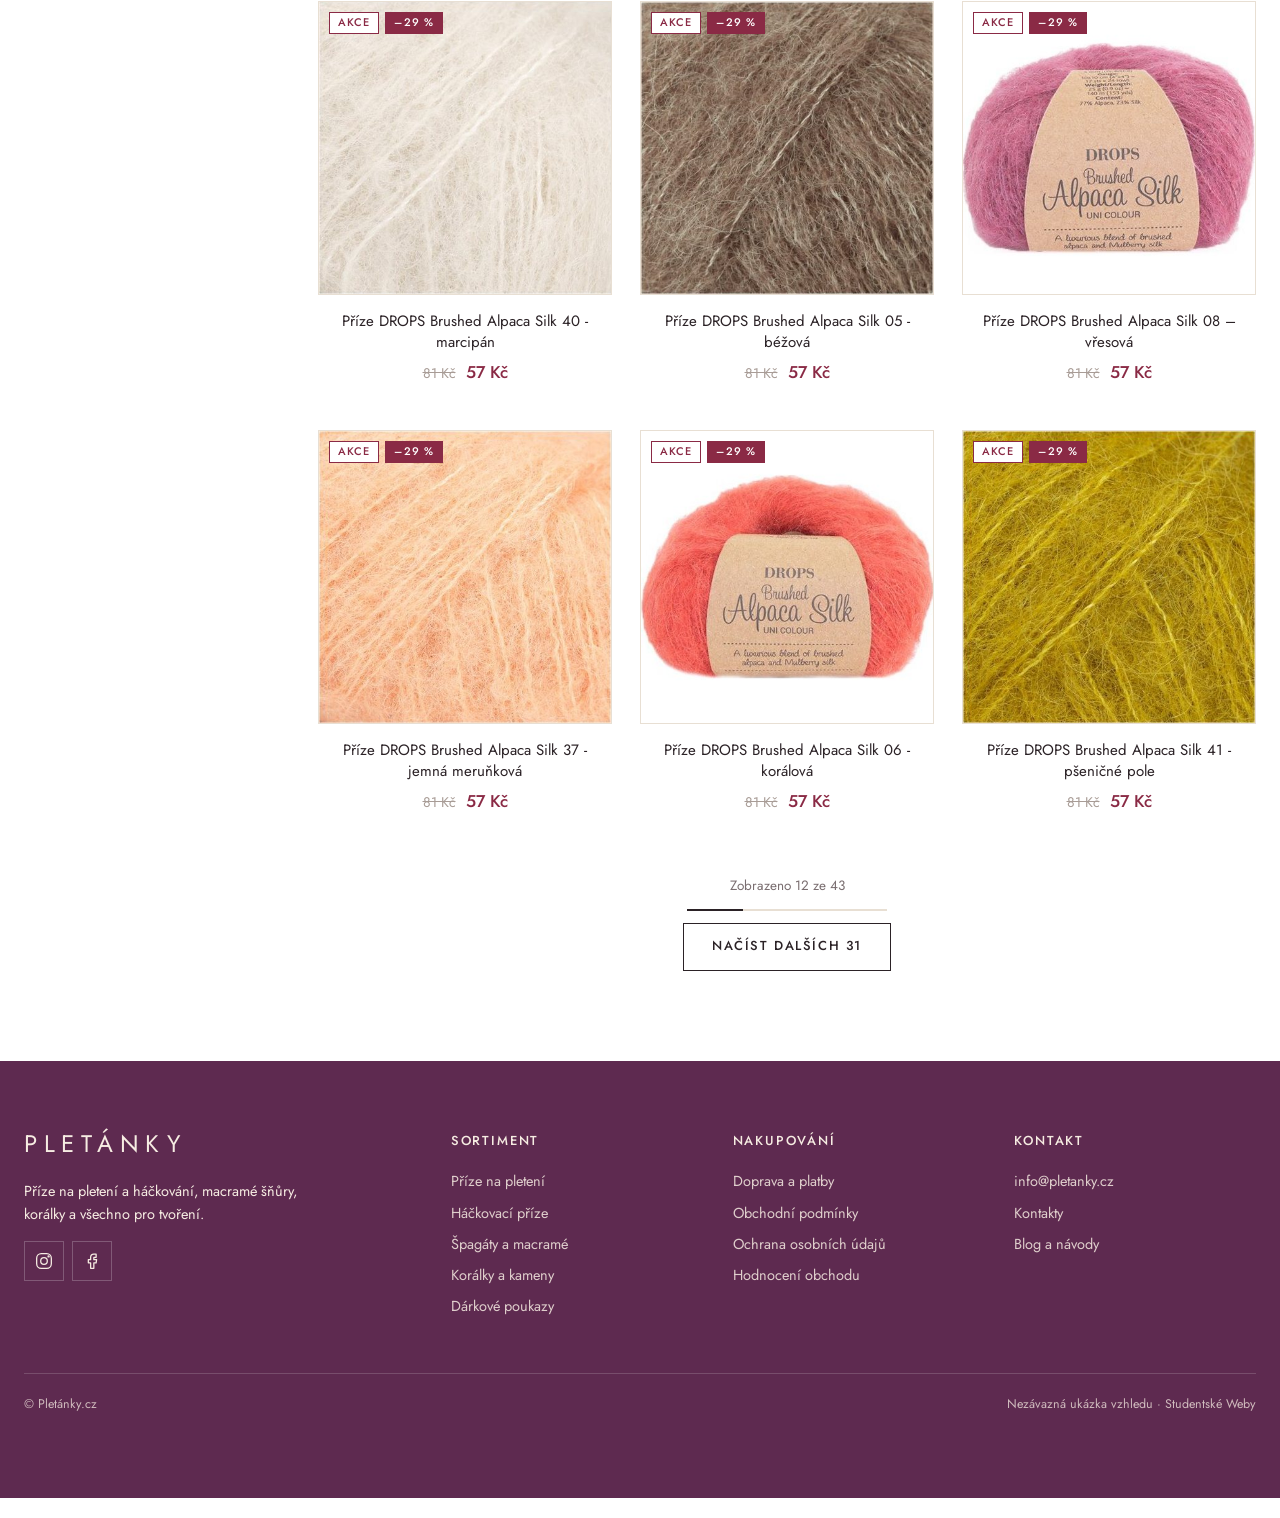
==== commit 74d0638c: "Pletánky.cz – popisek verze 4 Co-Authored-By: Claude Sonnet 5.5 <noreply@anthropic.com>" ====
--- a/kategorie.html
+++ b/kategorie.html
@@ -317,12 +317,12 @@
 </div>
 <div class="toast" data-toast role="status" aria-live="polite"></div>
 <div class="demo" role="region" aria-label="Ovládání ukázky">
-  <span class="demo__l"><svg class="ico ico--sm" viewBox="0 0 24 24" aria-hidden="true"><path d="M12 4a8 8 0 1 0 0 16c1.2 0 1.8-.8 1.8-1.7 0-1.3-1-1.5-1-2.6 0-1 .8-1.7 1.8-1.7H17a3 3 0 0 0 3-3C20 7 16.4 4 12 4z"/><circle cx="8" cy="11" r="1"/><circle cx="10.5" cy="7.8" r="1"/><circle cx="14.5" cy="8" r="1"/></svg><span>Nezávazná ukázka, verze 3</span></span>
+  <span class="demo__l"><svg class="ico ico--sm" viewBox="0 0 24 24" aria-hidden="true"><path d="M12 4a8 8 0 1 0 0 16c1.2 0 1.8-.8 1.8-1.7 0-1.3-1-1.5-1-2.6 0-1 .8-1.7 1.8-1.7H17a3 3 0 0 0 3-3C20 7 16.4 4 12 4z"/><circle cx="8" cy="11" r="1"/><circle cx="10.5" cy="7.8" r="1"/><circle cx="14.5" cy="8" r="1"/></svg><span>Nezávazná ukázka, verze 4</span></span>
   <button type="button" class="demo__info" data-about-open aria-label="O ukázce"><svg class="ico ico--sm" viewBox="0 0 24 24" aria-hidden="true"><circle cx="12" cy="12" r="8.5"/><path d="M12 11v5.5M12 7.8v.4"/></svg><span>O ukázce</span></button>
 </div>
 <div class="drawer drawer--about" data-about aria-hidden="true">
   <div class="drawer__panel">
-    <div class="drawer__head"><b>Nezávazná ukázka, verze 3</b><button type="button" data-about-close aria-label="Zavřít"><svg class="ico" viewBox="0 0 24 24" aria-hidden="true"><path d="m6 6 12 12M18 6 6 18"/></svg></button></div>
+    <div class="drawer__head"><b>Nezávazná ukázka, verze 4</b><button type="button" data-about-close aria-label="Zavřít"><svg class="ico" viewBox="0 0 24 24" aria-hidden="true"><path d="m6 6 12 12M18 6 6 18"/></svg></button></div>
     <div class="about">
       <p>Upravená ukázka vzhledu e-shopu <b>Pletánky.cz</b> od Studentských Webů podle Vaší zpětné vazby.</p>
       <ul>
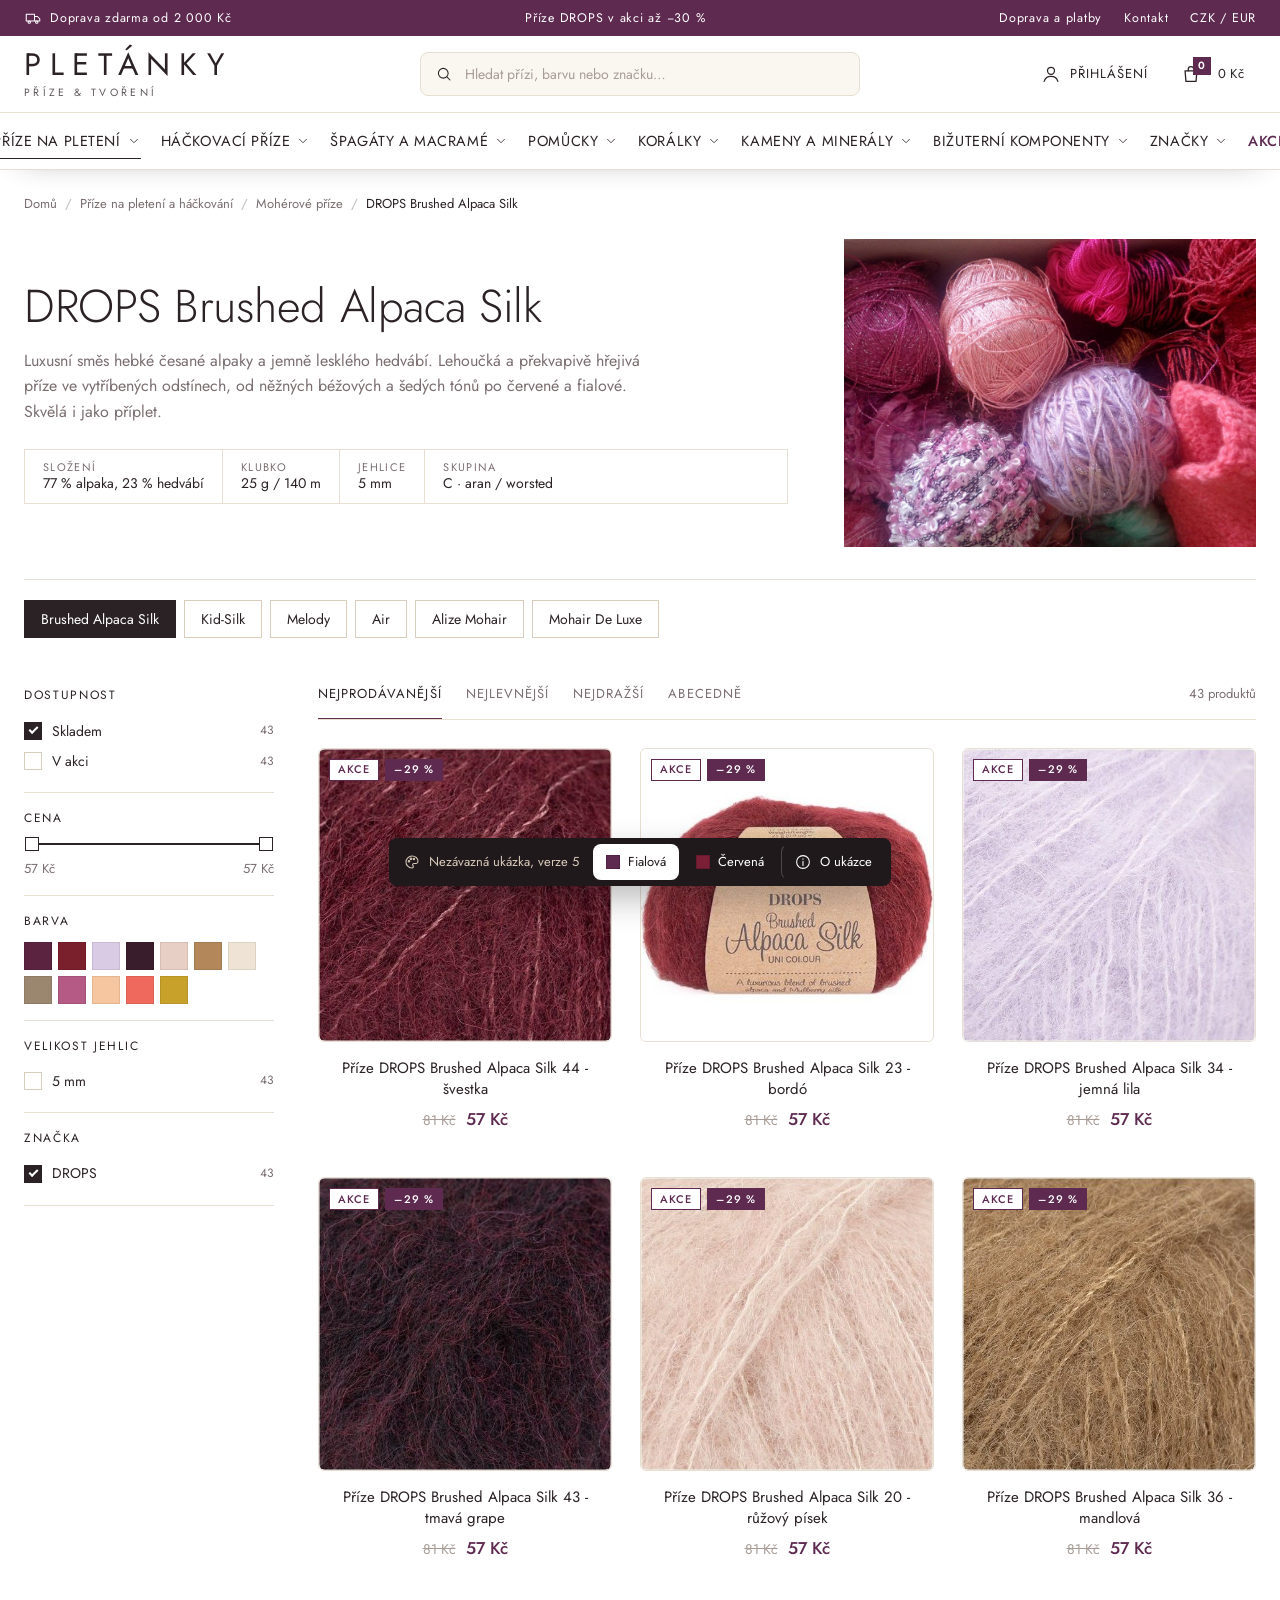
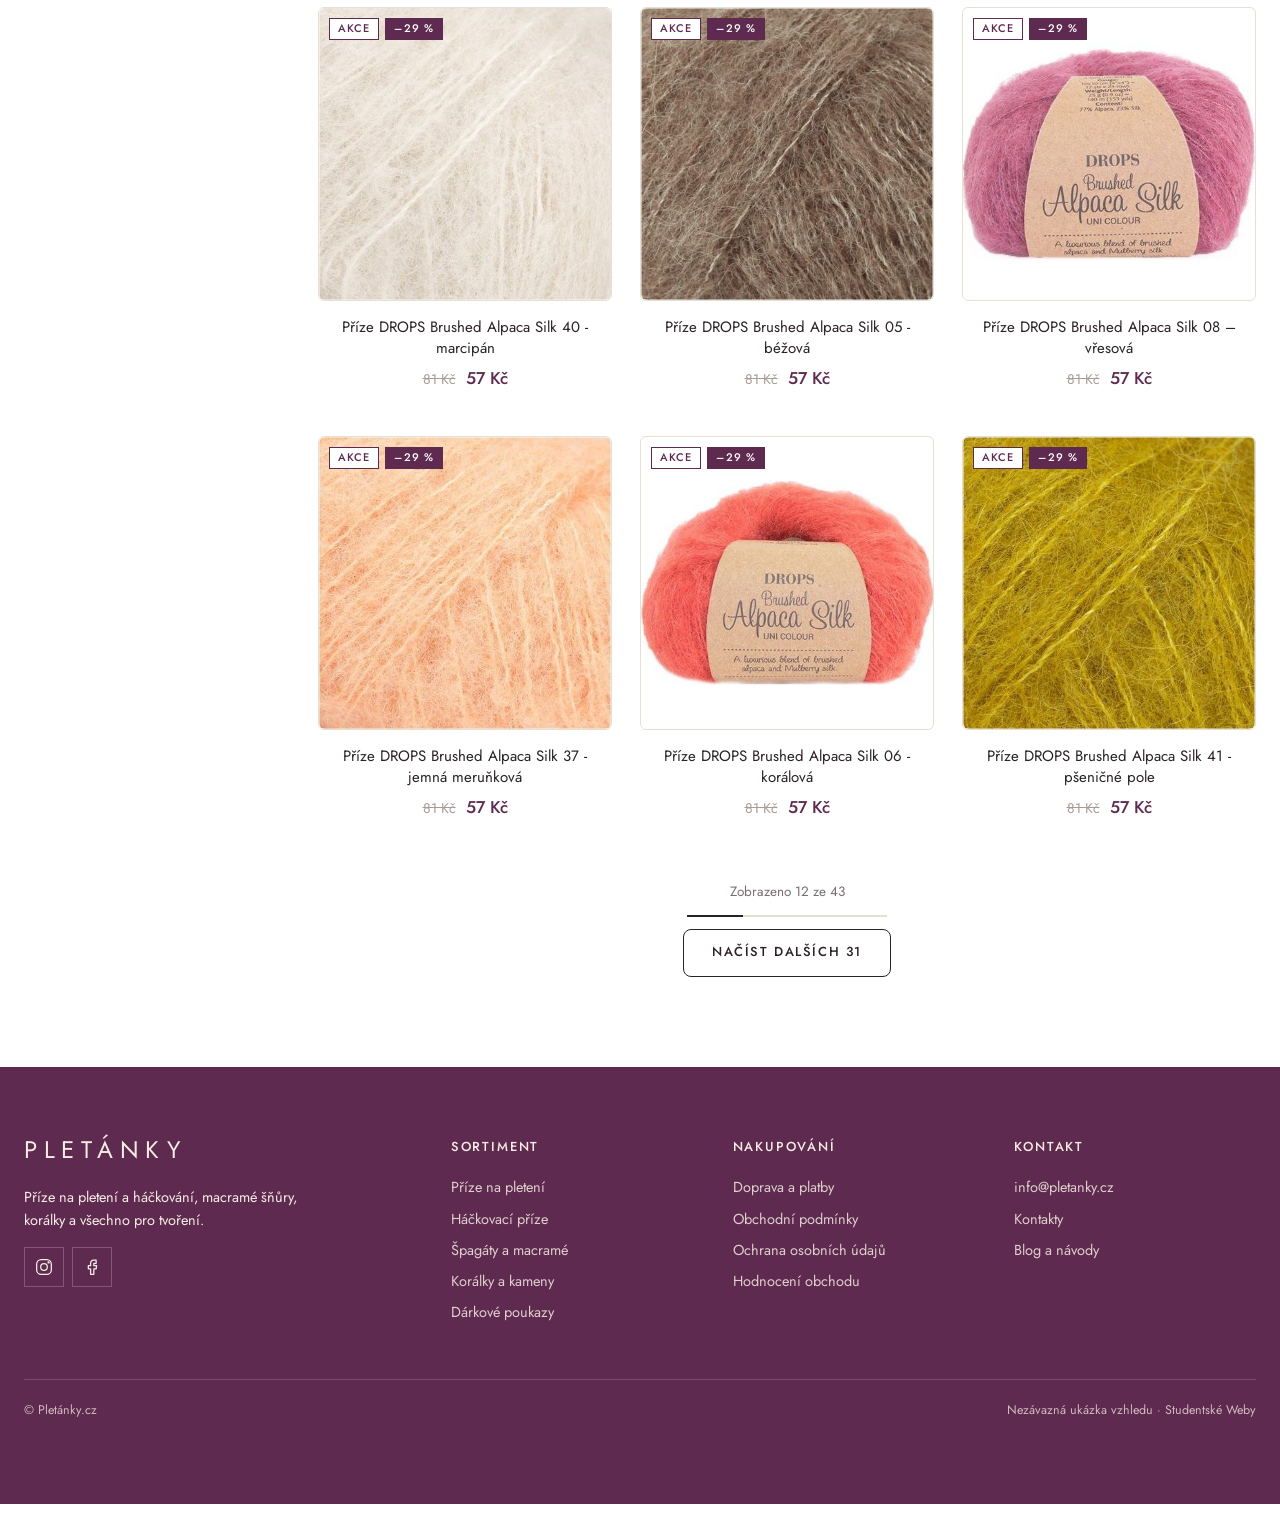
==== commit 171b0752: "Pletánky.cz – ukázka v5 (zaoblené rohy, větší menu s obrázky, třídění v menu, fialová/červená varian" ====
--- a/kategorie.html
+++ b/kategorie.html
@@ -1,17 +1,17 @@
 <!doctype html>
-<html lang="cs" data-theme="c">
+<html lang="cs" data-theme="d">
 <head>
 <meta charset="utf-8">
 <meta name="viewport" content="width=device-width, initial-scale=1">
 <meta name="robots" content="noindex, nofollow">
 <title>DROPS Brushed Alpaca Silk – Pletánky.cz | ukázka vzhledu</title>
 <meta name="description" content="Nezávazná ukázka vzhledu e-shopu Pletánky.cz">
-<script>document.documentElement.setAttribute('data-theme','c');if(new URLSearchParams(location.search).has('nahled'))document.documentElement.classList.add('is-preview')</script>
+<script>(function(){var q=new URLSearchParams(location.search).get('barvy'),t=(q==='e'||q==='d')?q:(sessionStorage.getItem('pl-theme')||'d');document.documentElement.setAttribute('data-theme',t)})();if(new URLSearchParams(location.search).has('nahled'))document.documentElement.classList.add('is-preview')</script>
 <link rel="preconnect" href="https://fonts.googleapis.com">
 <link rel="preconnect" href="https://fonts.gstatic.com" crossorigin>
 <link href="https://fonts.googleapis.com/css2?family=Jost:wght@300;400;500;600&display=swap&subset=latin-ext" rel="stylesheet">
-<link rel="stylesheet" href="style.css?v=d57bfc8a">
-<script src="main.js?v=77ee12ee" defer></script>
+<link rel="stylesheet" href="style.css?v=c3afccaa">
+<script src="main.js?v=becf53c6" defer></script>
 </head>
 <body class="">
 <a class="skip" href="#obsah">Přejít na obsah</a>
@@ -43,28 +43,45 @@
   <nav class="nav" aria-label="Kategorie">
     <ul class="wrap nav__ul"><li class="nav__li has-mega"><a class="nav__a is-active" href="kategorie.html">Příze na pletení<svg class="ico ico--xs" viewBox="0 0 24 24" aria-hidden="true"><path d="m6 9 6 6 6-6"/></svg></a><div class="mega" role="region" aria-label="Příze na pletení">
   <div class="mega__in wrap">
-    <div class="mega__col">
-      <p class="mega__h">DROPS</p>
-      <a href="kategorie.html">Brushed Alpaca Silk</a><a href="kategorie.html">Sky</a><a href="kategorie.html">Melody</a>
-      <a href="kategorie.html">Air</a><a href="kategorie.html">Flora</a><a href="kategorie.html">Soft Tweed</a>
-      <a href="kategorie.html">Nepal</a><a href="kategorie.html">Alpaca</a><a href="kategorie.html">Andes</a>
-    </div>
-    <div class="mega__col">
-      <p class="mega__h">Podle složení</p>
-      <a href="kategorie.html">Alpaka</a><a href="kategorie.html">Merino a vlna</a><a href="kategorie.html">Moherové příze</a>
-      <a href="kategorie.html">Bavlna</a><a href="kategorie.html">Akryl a směsi</a>
-    </div>
-    <div class="mega__col">
-      <p class="mega__h">Další značky</p>
-      <a href="kategorie.html">Alize</a><a href="kategorie.html">YarnArt</a><a href="kategorie.html">Himalaya</a>
-      <a href="kategorie.html">Vlna Hep</a><a href="kategorie.html">Pletánky</a>
-    </div>
-    <a class="mega__promo" href="kategorie.html">
-      <img src="img/photo/moher.jpg" alt="">
-      <span><small>Akce</small>Příze DROPS až −30&nbsp;%</span>
-    </a>
-  </div>
-</div></li><li class="nav__li"><a class="nav__a" href="kategorie.html">Háčkovací příze</a></li><li class="nav__li"><a class="nav__a" href="kategorie.html">Špagáty a macramé</a></li><li class="nav__li"><a class="nav__a" href="kategorie.html">Pomůcky</a></li><li class="nav__li"><a class="nav__a" href="kategorie.html">Korálky</a></li><li class="nav__li"><a class="nav__a" href="kategorie.html">Kameny a minerály</a></li><li class="nav__li"><a class="nav__a" href="kategorie.html">Bižuterní komponenty</a></li><li class="nav__li"><a class="nav__a" href="kategorie.html">Značky</a></li><li class="nav__li"><a class="nav__a nav__a--akce" href="kategorie.html">Akce</a></li></ul>
+    <div class="mega__main"><p class="mega__h">Podle složení</p><div class="mega__tiles"><a class="mega__t" href="kategorie.html"><span class="mega__ti"><img src="img/p/prize-drops-brushed-alpaca-silk-44-svestka.jpg" alt="" loading="lazy"></span><span>Alpaka</span></a><a class="mega__t" href="kategorie.html"><span class="mega__ti"><img src="img/p/prize-drops-andes-uni-colour-0100-smetanova.jpg" alt="" loading="lazy"></span><span>Merino a vlna</span></a><a class="mega__t" href="kategorie.html"><span class="mega__ti"><img src="img/photo/moher.jpg" alt="" loading="lazy"></span><span>Moherové příze</span></a><a class="mega__t" href="kategorie.html"><span class="mega__ti"><img src="img/p/prize-drops-flora-uni-colour-37-ranni-opar.jpg" alt="" loading="lazy"></span><span>Bavlna</span></a><a class="mega__t" href="kategorie.html"><span class="mega__ti"><img src="img/photo/ruzova-klubka.jpg" alt="" loading="lazy"></span><span>Akryl a směsi</span></a></div></div>
+    <div class="mega__col"><p class="mega__h">Podle síly příze</p><a href="kategorie.html">A jemné</a><a href="kategorie.html">B slabší</a><a href="kategorie.html">C střední</a><a href="kategorie.html">D silnější</a><a href="kategorie.html">E silné</a><a href="kategorie.html">F velmi silné</a></div>
+  </div>
+</div></li><li class="nav__li has-mega"><a class="nav__a" href="kategorie.html">Háčkovací příze<svg class="ico ico--xs" viewBox="0 0 24 24" aria-hidden="true"><path d="m6 9 6 6 6-6"/></svg></a><div class="mega" role="region" aria-label="Háčkovací příze">
+  <div class="mega__in wrap">
+    <div class="mega__main"><p class="mega__h">Druhy</p><div class="mega__tiles"><a class="mega__t" href="kategorie.html"><span class="mega__ti"><img src="img/photo/kordonet.jpg" alt="" loading="lazy"></span><span>Kordonety</span></a><a class="mega__t" href="kategorie.html"><span class="mega__ti"><img src="img/p/prize-moonlight-8220-hneda.jpg" alt="" loading="lazy"></span><span>Moonlight</span></a><a class="mega__t" href="kategorie.html"><span class="mega__ti"><img src="img/p/prize-dolphin-baby-80310-tmavy-cyklamen.jpg" alt="" loading="lazy"></span><span>Bavlna na háčkování</span></a><a class="mega__t" href="kategorie.html"><span class="mega__ti"><img src="img/v2/proj-amigurumi.jpg" alt="" loading="lazy"></span><span>Na amigurumi</span></a></div></div>
+    
+  </div>
+</div></li><li class="nav__li has-mega"><a class="nav__a" href="kategorie.html">Špagáty a macramé<svg class="ico ico--xs" viewBox="0 0 24 24" aria-hidden="true"><path d="m6 9 6 6 6-6"/></svg></a><div class="mega" role="region" aria-label="Špagáty a macramé">
+  <div class="mega__in wrap">
+    <div class="mega__main"><p class="mega__h">Druhy</p><div class="mega__tiles"><a class="mega__t" href="kategorie.html"><span class="mega__ti"><img src="img/photo/macrame-snura.jpg" alt="" loading="lazy"></span><span>Šňůry a cordy</span></a><a class="mega__t" href="kategorie.html"><span class="mega__ti"><img src="img/p/twisted-macrame-755-zelena.jpg" alt="" loading="lazy"></span><span>Twisted macramé</span></a><a class="mega__t" href="kategorie.html"><span class="mega__ti"><img src="img/p/prize-macrame-cotton-spectrum-1327-bezova-kastanova-tmavy-ty.jpg" alt="" loading="lazy"></span><span>Macramé bavlna</span></a></div></div>
+    
+  </div>
+</div></li><li class="nav__li has-mega"><a class="nav__a" href="kategorie.html">Pomůcky<svg class="ico ico--xs" viewBox="0 0 24 24" aria-hidden="true"><path d="m6 9 6 6 6-6"/></svg></a><div class="mega" role="region" aria-label="Pomůcky">
+  <div class="mega__in wrap">
+    <div class="mega__main"><p class="mega__h">Druhy</p><div class="mega__tiles"><a class="mega__t" href="kategorie.html"><span class="mega__ti"><img src="img/photo/jehlice.jpg" alt="" loading="lazy"></span><span>Jehlice</span></a><a class="mega__t" href="kategorie.html"><span class="mega__ti"><img src="img/p/hacek-drops-pro-circus-4-13-cm.jpg" alt="" loading="lazy"></span><span>Háčky</span></a><a class="mega__t" href="kategorie.html"><span class="mega__ti"><img src="img/p/znacky-na-ocka-drops-stitch-markers-30ks.jpg" alt="" loading="lazy"></span><span>Značky na očka</span></a><a class="mega__t" href="kategorie.html"><span class="mega__ti"><img src="img/p/drops-pro-classic-interchangeable-circular-needles-set-3-5-8.jpg" alt="" loading="lazy"></span><span>Sady jehlic</span></a></div></div>
+    
+  </div>
+</div></li><li class="nav__li has-mega"><a class="nav__a" href="kategorie.html">Korálky<svg class="ico ico--xs" viewBox="0 0 24 24" aria-hidden="true"><path d="m6 9 6 6 6-6"/></svg></a><div class="mega" role="region" aria-label="Korálky">
+  <div class="mega__in wrap">
+    <div class="mega__main"><p class="mega__h">Druhy</p><div class="mega__tiles"><a class="mega__t" href="kategorie.html"><span class="mega__ti"><img src="img/photo/koralky.jpg" alt="" loading="lazy"></span><span>Ohňovky</span></a><a class="mega__t" href="kategorie.html"><span class="mega__ti"><img src="img/photo/koralky.jpg" alt="" loading="lazy"></span><span>Mačkané</span></a><a class="mega__t" href="kategorie.html"><span class="mega__ti"><img src="img/photo/koralky.jpg" alt="" loading="lazy"></span><span>Dřevěné</span></a></div></div>
+    
+  </div>
+</div></li><li class="nav__li has-mega"><a class="nav__a" href="kategorie.html">Kameny a minerály<svg class="ico ico--xs" viewBox="0 0 24 24" aria-hidden="true"><path d="m6 9 6 6 6-6"/></svg></a><div class="mega" role="region" aria-label="Kameny a minerály">
+  <div class="mega__in wrap">
+    <div class="mega__main"><p class="mega__h">Druhy</p><div class="mega__tiles"><a class="mega__t" href="kategorie.html"><span class="mega__ti"><img src="img/p/ametyst-kulicka-fazetovana-6mm.jpg" alt="" loading="lazy"></span><span>Ametyst</span></a><a class="mega__t" href="kategorie.html"><span class="mega__ti"><img src="img/photo/kameny.jpg" alt="" loading="lazy"></span><span>Achát</span></a><a class="mega__t" href="kategorie.html"><span class="mega__ti"><img src="img/photo/kameny.jpg" alt="" loading="lazy"></span><span>Všechny kameny</span></a></div></div>
+    
+  </div>
+</div></li><li class="nav__li has-mega"><a class="nav__a" href="kategorie.html">Bižuterní komponenty<svg class="ico ico--xs" viewBox="0 0 24 24" aria-hidden="true"><path d="m6 9 6 6 6-6"/></svg></a><div class="mega" role="region" aria-label="Bižuterní komponenty">
+  <div class="mega__in wrap">
+    <div class="mega__main"><p class="mega__h">Druhy</p><div class="mega__tiles"><a class="mega__t" href="kategorie.html"><span class="mega__ti"><img src="img/photo/komponenty.jpg" alt="" loading="lazy"></span><span>Kaplíky</span></a><a class="mega__t" href="kategorie.html"><span class="mega__ti"><img src="img/photo/komponenty.jpg" alt="" loading="lazy"></span><span>Kaloty</span></a><a class="mega__t" href="kategorie.html"><span class="mega__ti"><img src="img/photo/komponenty.jpg" alt="" loading="lazy"></span><span>Zapínání</span></a></div></div>
+    
+  </div>
+</div></li><li class="nav__li has-mega"><a class="nav__a" href="kategorie.html">Značky<svg class="ico ico--xs" viewBox="0 0 24 24" aria-hidden="true"><path d="m6 9 6 6 6-6"/></svg></a><div class="mega" role="region" aria-label="Značky">
+  <div class="mega__in wrap">
+    <div class="mega__main"><p class="mega__h">Značky</p><div class="mega__tiles"><a class="mega__t" href="kategorie.html"><span class="mega__ti"><img src="img/p/prize-drops-brushed-alpaca-silk-23-bordo.jpg" alt="" loading="lazy"></span><span>DROPS</span></a><a class="mega__t" href="kategorie.html"><span class="mega__ti"><img src="img/p/alize-puffy-310-bezova.jpg" alt="" loading="lazy"></span><span>Alize</span></a><a class="mega__t" href="kategorie.html"><span class="mega__ti"><img src="img/p/prize-dolphin-baby-80310-tmavy-cyklamen.jpg" alt="" loading="lazy"></span><span>YarnArt</span></a><a class="mega__t" href="kategorie.html"><span class="mega__ti"><img src="img/photo/ruzova-klubka.jpg" alt="" loading="lazy"></span><span>Himalaya</span></a><a class="mega__t" href="kategorie.html"><span class="mega__ti"><img src="img/photo/klubko.jpg" alt="" loading="lazy"></span><span>Pletánky</span></a></div></div>
+    <div class="mega__col"><p class="mega__h">DROPS příze</p><a href="kategorie.html">Brushed Alpaca Silk</a><a href="kategorie.html">Sky</a><a href="kategorie.html">Melody</a><a href="kategorie.html">Air</a><a href="kategorie.html">Flora</a><a href="kategorie.html">Soft Tweed</a><a href="kategorie.html">Nepal</a><a href="kategorie.html">Alpaca</a><a href="kategorie.html">Andes</a></div>
+  </div>
+</div></li><li class="nav__li"><a class="nav__a nav__a--akce" href="kategorie.html">Akce</a></li></ul>
   </nav>
 </header>
 <main id="obsah">
@@ -317,19 +334,21 @@
 </div>
 <div class="toast" data-toast role="status" aria-live="polite"></div>
 <div class="demo" role="region" aria-label="Ovládání ukázky">
-  <span class="demo__l"><svg class="ico ico--sm" viewBox="0 0 24 24" aria-hidden="true"><path d="M12 4a8 8 0 1 0 0 16c1.2 0 1.8-.8 1.8-1.7 0-1.3-1-1.5-1-2.6 0-1 .8-1.7 1.8-1.7H17a3 3 0 0 0 3-3C20 7 16.4 4 12 4z"/><circle cx="8" cy="11" r="1"/><circle cx="10.5" cy="7.8" r="1"/><circle cx="14.5" cy="8" r="1"/></svg><span>Nezávazná ukázka, verze 4</span></span>
+  <span class="demo__l"><svg class="ico ico--sm" viewBox="0 0 24 24" aria-hidden="true"><path d="M12 4a8 8 0 1 0 0 16c1.2 0 1.8-.8 1.8-1.7 0-1.3-1-1.5-1-2.6 0-1 .8-1.7 1.8-1.7H17a3 3 0 0 0 3-3C20 7 16.4 4 12 4z"/><circle cx="8" cy="11" r="1"/><circle cx="10.5" cy="7.8" r="1"/><circle cx="14.5" cy="8" r="1"/></svg><span>Nezávazná ukázka, verze 5</span></span>
+  <button type="button" class="demo__b" data-theme-set="d" aria-label="Fialová varianta"><i class="demo__sw demo__sw--d"></i><span>Fialová</span></button>
+  <button type="button" class="demo__b" data-theme-set="e" aria-label="Červená varianta"><i class="demo__sw demo__sw--e"></i><span>Červená</span></button>
   <button type="button" class="demo__info" data-about-open aria-label="O ukázce"><svg class="ico ico--sm" viewBox="0 0 24 24" aria-hidden="true"><circle cx="12" cy="12" r="8.5"/><path d="M12 11v5.5M12 7.8v.4"/></svg><span>O ukázce</span></button>
 </div>
 <div class="drawer drawer--about" data-about aria-hidden="true">
   <div class="drawer__panel">
-    <div class="drawer__head"><b>Nezávazná ukázka, verze 4</b><button type="button" data-about-close aria-label="Zavřít"><svg class="ico" viewBox="0 0 24 24" aria-hidden="true"><path d="m6 6 12 12M18 6 6 18"/></svg></button></div>
+    <div class="drawer__head"><b>Nezávazná ukázka, verze 5</b><button type="button" data-about-close aria-label="Zavřít"><svg class="ico" viewBox="0 0 24 24" aria-hidden="true"><path d="m6 6 12 12M18 6 6 18"/></svg></button></div>
     <div class="about">
       <p>Upravená ukázka vzhledu e-shopu <b>Pletánky.cz</b> od Studentských Webů podle Vaší zpětné vazby.</p>
       <ul>
-        <li>Světlá varianta se zlatými tlačítky, horní a spodní lišta je bordó.</li>
-        <li>Logo je vlevo, vyhledávání uprostřed. Oblíbené kategorie mají původní rozložení, rohy jsou ostré.</li>
+        <li>Barvy: lišty i drobné detaily (tlačítka, akce, ceny) mají vždy stejný odstín. Dole je přepínač: fialová (odstín původních lišt) a červená (odstín dosavadních akcentů).</li>
+        <li>Logo je vlevo, vyhledávání uprostřed. Oblíbené kategorie mají původní rozložení, rohy tlačítek a fotek jsou jemně zaoblené.</li>
         <li>Sekce „Krása podzimu“ je prostor pro téma měsíce a doporučené produkty, její název i výběr se dá měnit. Odstín měsíce je v banneru jako malý rámeček.</li>
-        <li>Jedno písmo pro všechny nadpisy i názvy, u každé sekce jeden nadpis, ostré rohy a sekce oddělené jemnou linkou.</li>
+        <li>Jedno písmo pro všechny nadpisy i názvy, u každé sekce jeden nadpis, jemně zaoblené rohy a sekce oddělené jemnou linkou.</li>
         <li>Najeďte myší na produkt: rozbalí se složení, návin, jehlice a tlačítko do košíku.</li>
         <li>Recenze jsou skutečná hodnocení z Vaší stránky Hodnocení obchodu (stav 10.&nbsp;10.&nbsp;2026). Komentáře k produktům jsou jen ilustrační místa.</li>
         <li>Názvy, ceny a údaje produktů jsou z pletanky.cz. Fotky v banneru, u projektů a v blogu jsou ilustrační (volně použitelné z Pexels), nahradí je Vaše vlastní. Logo je zatím zástupné.</li>
--- a/style.css
+++ b/style.css
@@ -3,7 +3,8 @@
    rozbalení info u produktů (vzor cernaovecka.cz). Dvě barevné varianty přes CSS proměnné:
    A = bílá / smetanová / champagne + zlatá tlačítka, B = zlatá horní a spodní lišta + bordó tam, kde byla zlatá.
    Psané tak, aby šlo převést do vlastní šablony Shoptetu (CSS proměnné, BEM třídy). */
-:root,[data-theme="a"],[data-theme="c"]{
+:root,[data-theme="a"],[data-theme="c"],[data-theme="d"],[data-theme="e"]{
+  --r:8px;
   --bg:#fff; --alt:#faf6f0; --champ:#f2e9dc; --line:#e8dfd3; --line-2:#d9cdbd;
   --ink:#2b2226; --muted:#7a6e70; --soft:#a89c96;
   --accent:#a67d38; --accent-h:#8c6629; --accent-ink:#fff;   /* tlačítka „do košíku“ */
@@ -35,7 +36,7 @@
   --ftr-bg:#5e2a50; --ftr-ink:#f6ece2; --ftr-line:rgba(255,255,255,.22);
 }
 [data-theme="c"] .ftr__soc a:hover{background:#fff;color:#7a1f35}
-*,*::before,*::after{box-sizing:border-box;border-radius:0}
+*,*::before,*::after{box-sizing:border-box}
 html{-webkit-text-size-adjust:100%;scroll-padding-top:150px}
 body{margin:0;font-family:var(--font);font-size:16px;line-height:1.6;color:var(--ink);background:var(--bg);-webkit-font-smoothing:antialiased;overflow-x:hidden}
 img{max-width:100%;display:block}
@@ -565,3 +566,29 @@
 .tiles--orig .t--tall{grid-row:span 2}
 @media (max-width:980px){.tiles--orig{grid-auto-rows:190px}.tiles--orig .t--tall{grid-row:span 1}}
 @media (max-width:560px){.tiles--orig{grid-auto-rows:160px;gap:12px}.tiles--orig .t--big{grid-column:span 2;grid-row:span 1}}
+
+/* ---------- verze 5: zaoblené rohy, větší menu, obrázky v menu, sjednocené barvy ---------- */
+[data-theme="d"]{--accent:#5e2a50;--accent-h:#4a1f3e;--mark:#5e2a50;--star:#5e2a50;--top-bg:#5e2a50;--ftr-bg:#5e2a50}
+[data-theme="e"]{--accent:#7a1f35;--accent-h:#5e1527;--mark:#7a1f35;--star:#7a1f35;--top-bg:#7a1f35;--ftr-bg:#7a1f35;--news-bg:#7a1f35}
+[data-theme="d"],[data-theme="e"]{--top-ink:#fff;--ftr-ink:#f6ece2;--ftr-line:rgba(255,255,255,.22)}
+[data-theme="d"] .ftr__soc a:hover,[data-theme="e"] .ftr__soc a:hover{background:#fff;color:var(--accent)}
+[data-theme="d"] .news,[data-theme="e"] .news{color:#fff}
+[data-theme="d"] .news .btn--cart,[data-theme="e"] .news .btn--cart{background:#fff;color:var(--accent)}
+.btn,.chip,.search,.news__form,.motm-mini,.banner__box,.demo,.demo__b,.demo__info,input,.drawer__panel,.tile__box{border-radius:var(--r)}
+.tile,.proj__img,.mega__promo,.mega__ti,.cmp__frame,.tiles--mosaic{border-radius:var(--r);overflow:hidden}
+.motm-mini img,.pc__img,.pc img,.pd__img,.pd__gal img,.post img,.rev img,.ig img,.ig a{border-radius:calc(var(--r) - 2px)}
+.tiles--mosaic .tile{border-radius:0}
+.nav__a{font-size:14.5px;letter-spacing:.04em;padding:8px 9px;white-space:nowrap}
+.nav__a::after{left:9px;right:9px}
+.nav__ul{height:56px;gap:2px}
+.mega__in{grid-template-columns:3fr 1fr}
+.mega__tiles{display:grid;grid-template-columns:repeat(auto-fill,minmax(150px,1fr));gap:18px}
+.mega__t{display:flex;flex-direction:column;gap:8px;font-size:15px;text-align:center}
+.mega__ti{display:block;aspect-ratio:4/3;background:var(--champ)}
+.mega__ti img{width:100%;height:100%;object-fit:cover;transition:transform .8s var(--ease)}
+.mega__t:hover img{transform:scale(1.06)}
+.mega__t:hover{color:var(--accent)}
+.mega__main .mega__h{margin-bottom:14px}
+.demo__sw--d{background:linear-gradient(135deg,#5e2a50 50%,#5e2a50 50%)}
+.demo__sw--e{background:linear-gradient(135deg,#7a1f35 50%,#7a1f35 50%)}
+@media (max-width:1100px){.nav__a{font-size:13px;padding:8px 8px}}
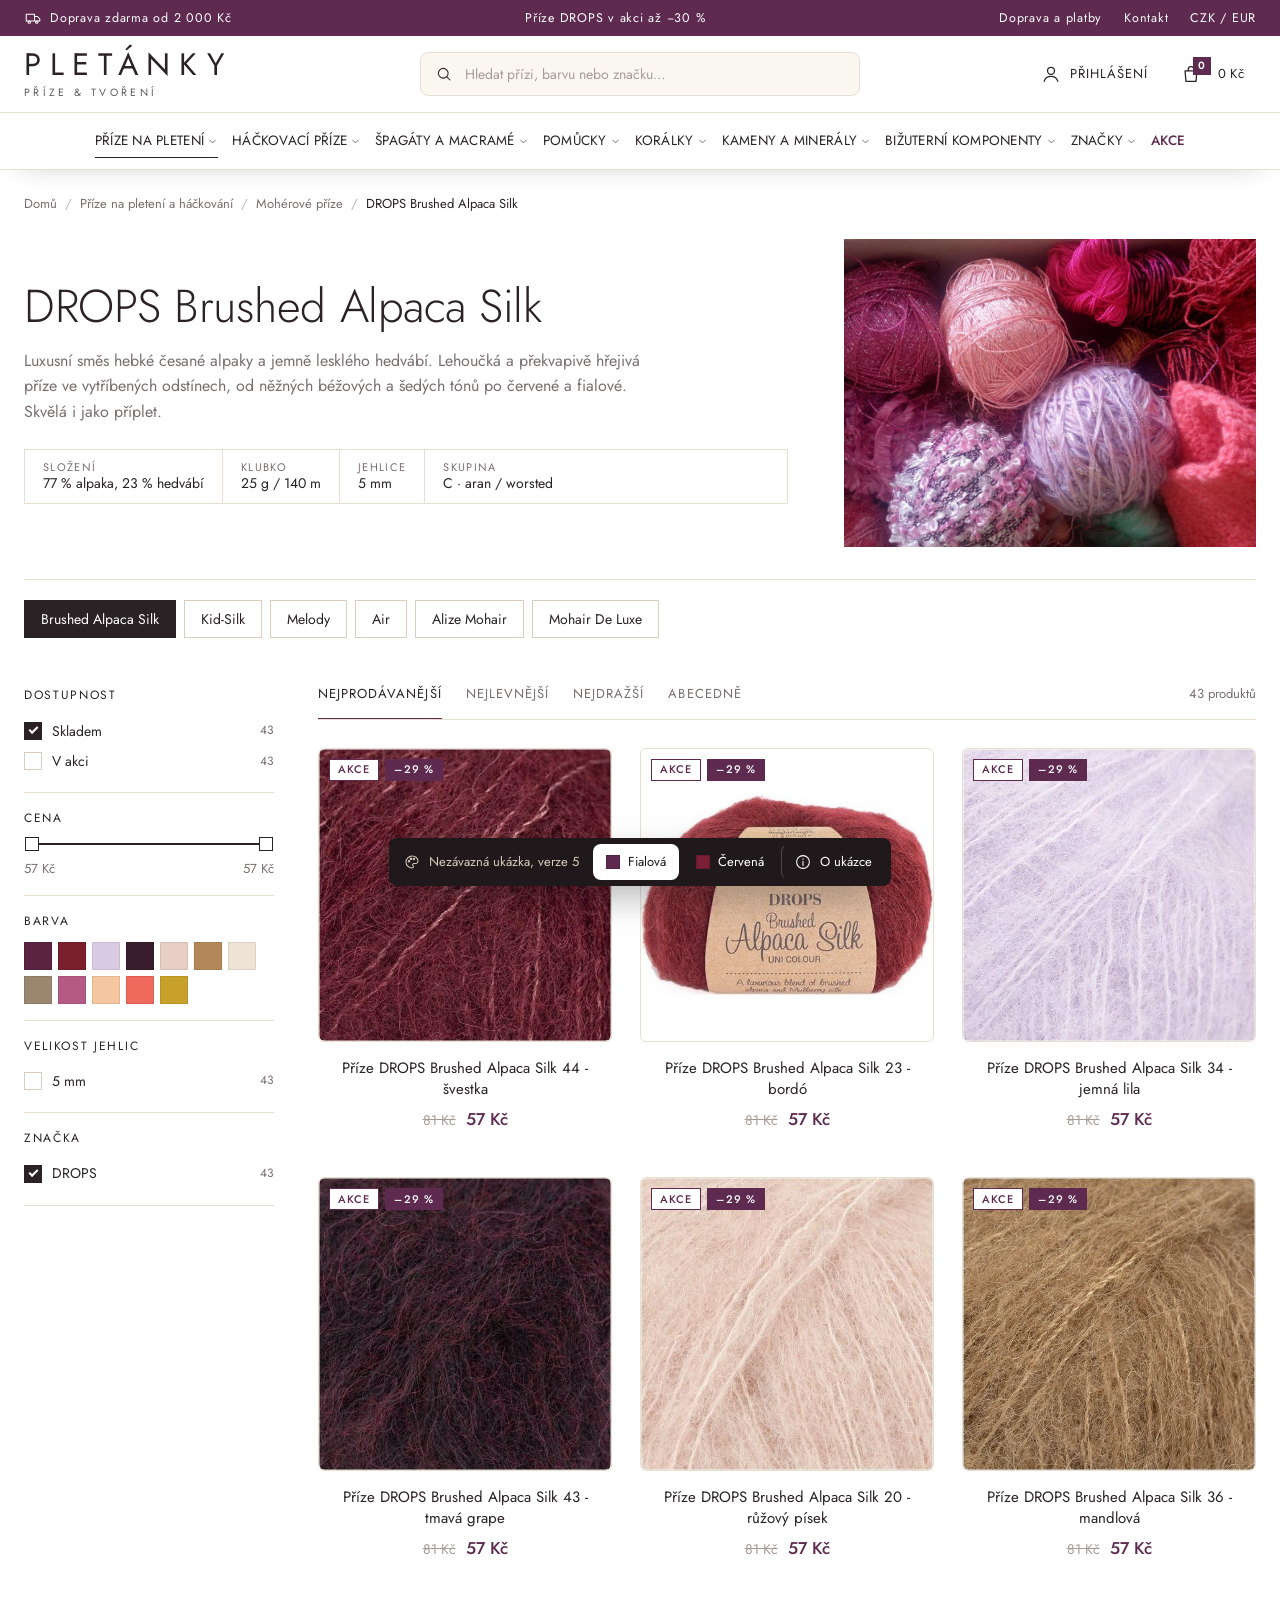
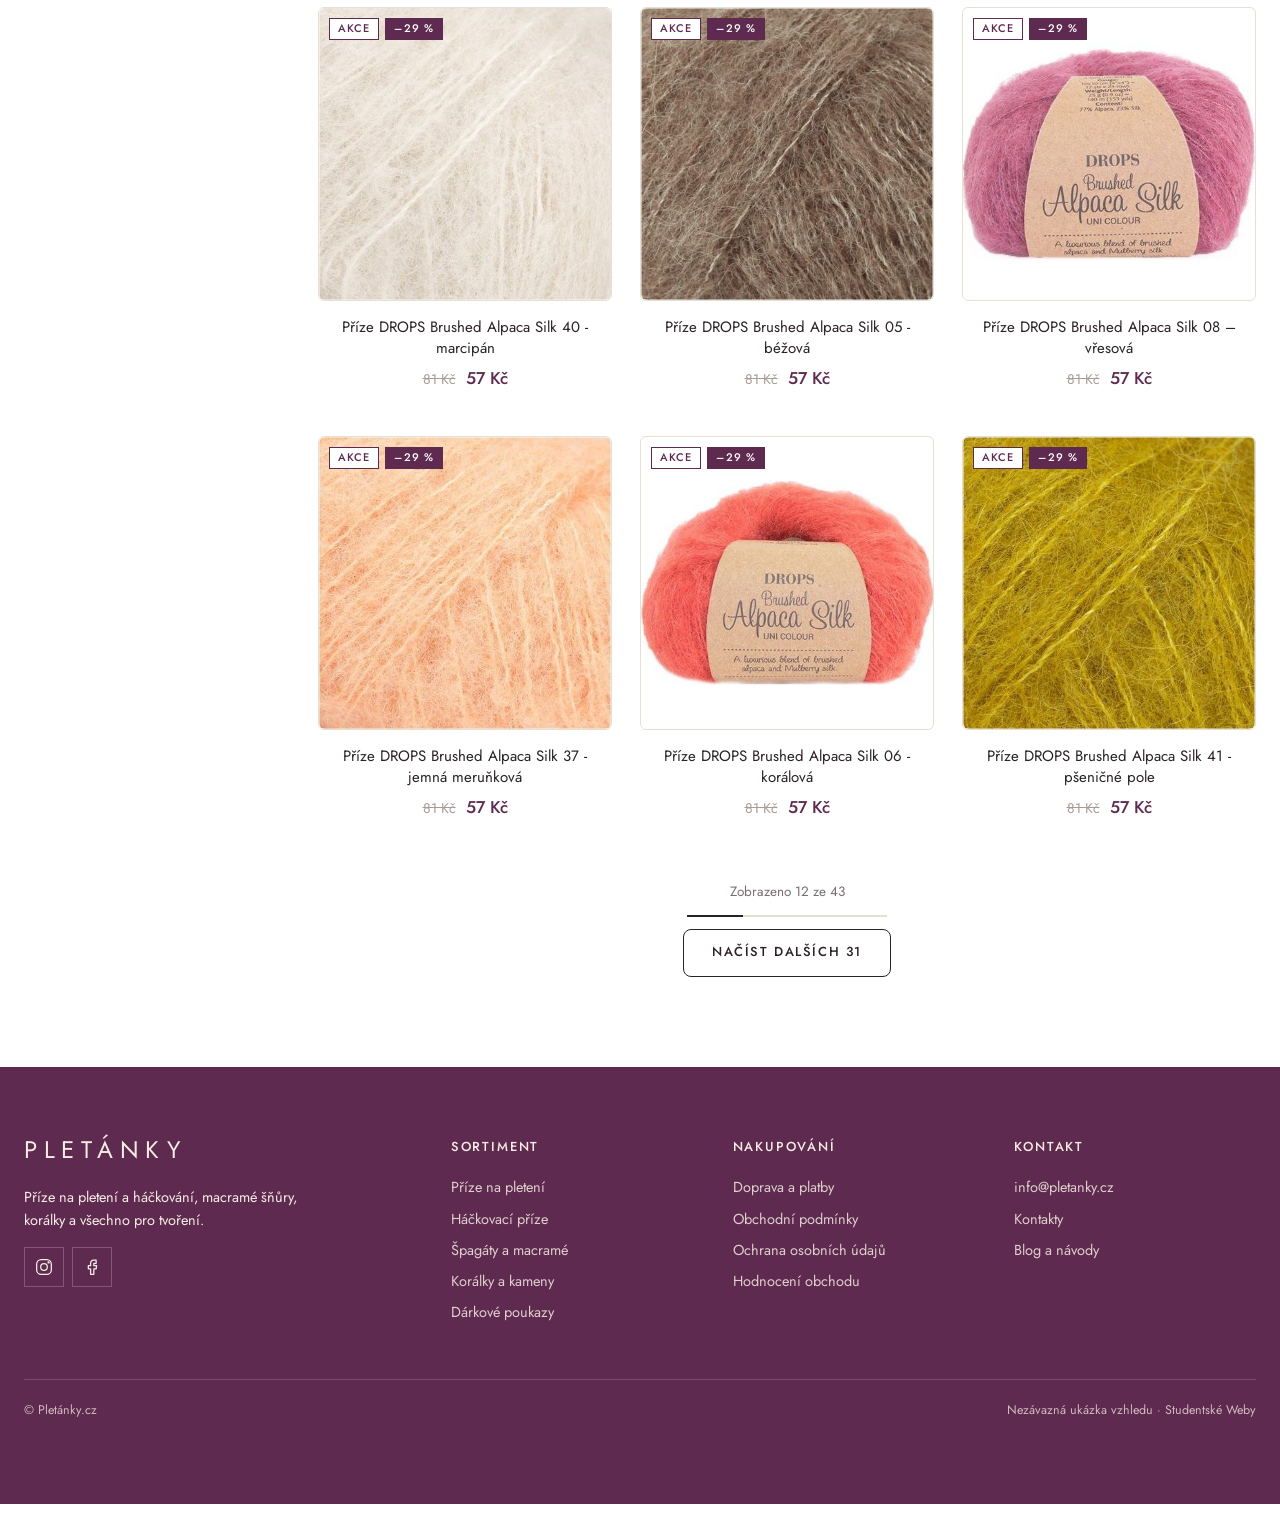
==== commit 17109de4: "Pletánky.cz v5: menu bez přetečení, og/JSON-LD" ====
--- a/kategorie.html
+++ b/kategorie.html
@@ -6,11 +6,14 @@
 <meta name="robots" content="noindex, nofollow">
 <title>DROPS Brushed Alpaca Silk – Pletánky.cz | ukázka vzhledu</title>
 <meta name="description" content="Nezávazná ukázka vzhledu e-shopu Pletánky.cz">
+<meta property="og:image" content="https://webhunter-navrhy.github.io/pletanky-ukazka/img/v2/hero.jpg">
+<meta property="og:title" content="DROPS Brushed Alpaca Silk – Pletánky.cz | ukázka vzhledu">
+<script type="application/ld+json">{"@context":"https://schema.org","@type":"Store","name":"Pletánky.cz","url":"https://www.pletanky.cz","description":"Příze, háčkování, macramé, korálky a bižuterní komponenty"}</script>
 <script>(function(){var q=new URLSearchParams(location.search).get('barvy'),t=(q==='e'||q==='d')?q:(sessionStorage.getItem('pl-theme')||'d');document.documentElement.setAttribute('data-theme',t)})();if(new URLSearchParams(location.search).has('nahled'))document.documentElement.classList.add('is-preview')</script>
 <link rel="preconnect" href="https://fonts.googleapis.com">
 <link rel="preconnect" href="https://fonts.gstatic.com" crossorigin>
 <link href="https://fonts.googleapis.com/css2?family=Jost:wght@300;400;500;600&display=swap&subset=latin-ext" rel="stylesheet">
-<link rel="stylesheet" href="style.css?v=c3afccaa">
+<link rel="stylesheet" href="style.css?v=028bbe66">
 <script src="main.js?v=becf53c6" defer></script>
 </head>
 <body class="">
--- a/style.css
+++ b/style.css
@@ -591,4 +591,5 @@
 .mega__main .mega__h{margin-bottom:14px}
 .demo__sw--d{background:linear-gradient(135deg,#5e2a50 50%,#5e2a50 50%)}
 .demo__sw--e{background:linear-gradient(135deg,#7a1f35 50%,#7a1f35 50%)}
-@media (max-width:1100px){.nav__a{font-size:13px;padding:8px 8px}}
+@media (max-width:1360px){.nav__a{font-size:13.5px;letter-spacing:.02em;padding:8px 6px;gap:3px}.nav__a::after{left:6px;right:6px}.nav__a .ico--xs{width:11px;height:11px}}
+@media (max-width:1100px){.nav__ul{flex-wrap:wrap;height:auto;padding:4px 0;row-gap:0}.nav__li{height:40px}}
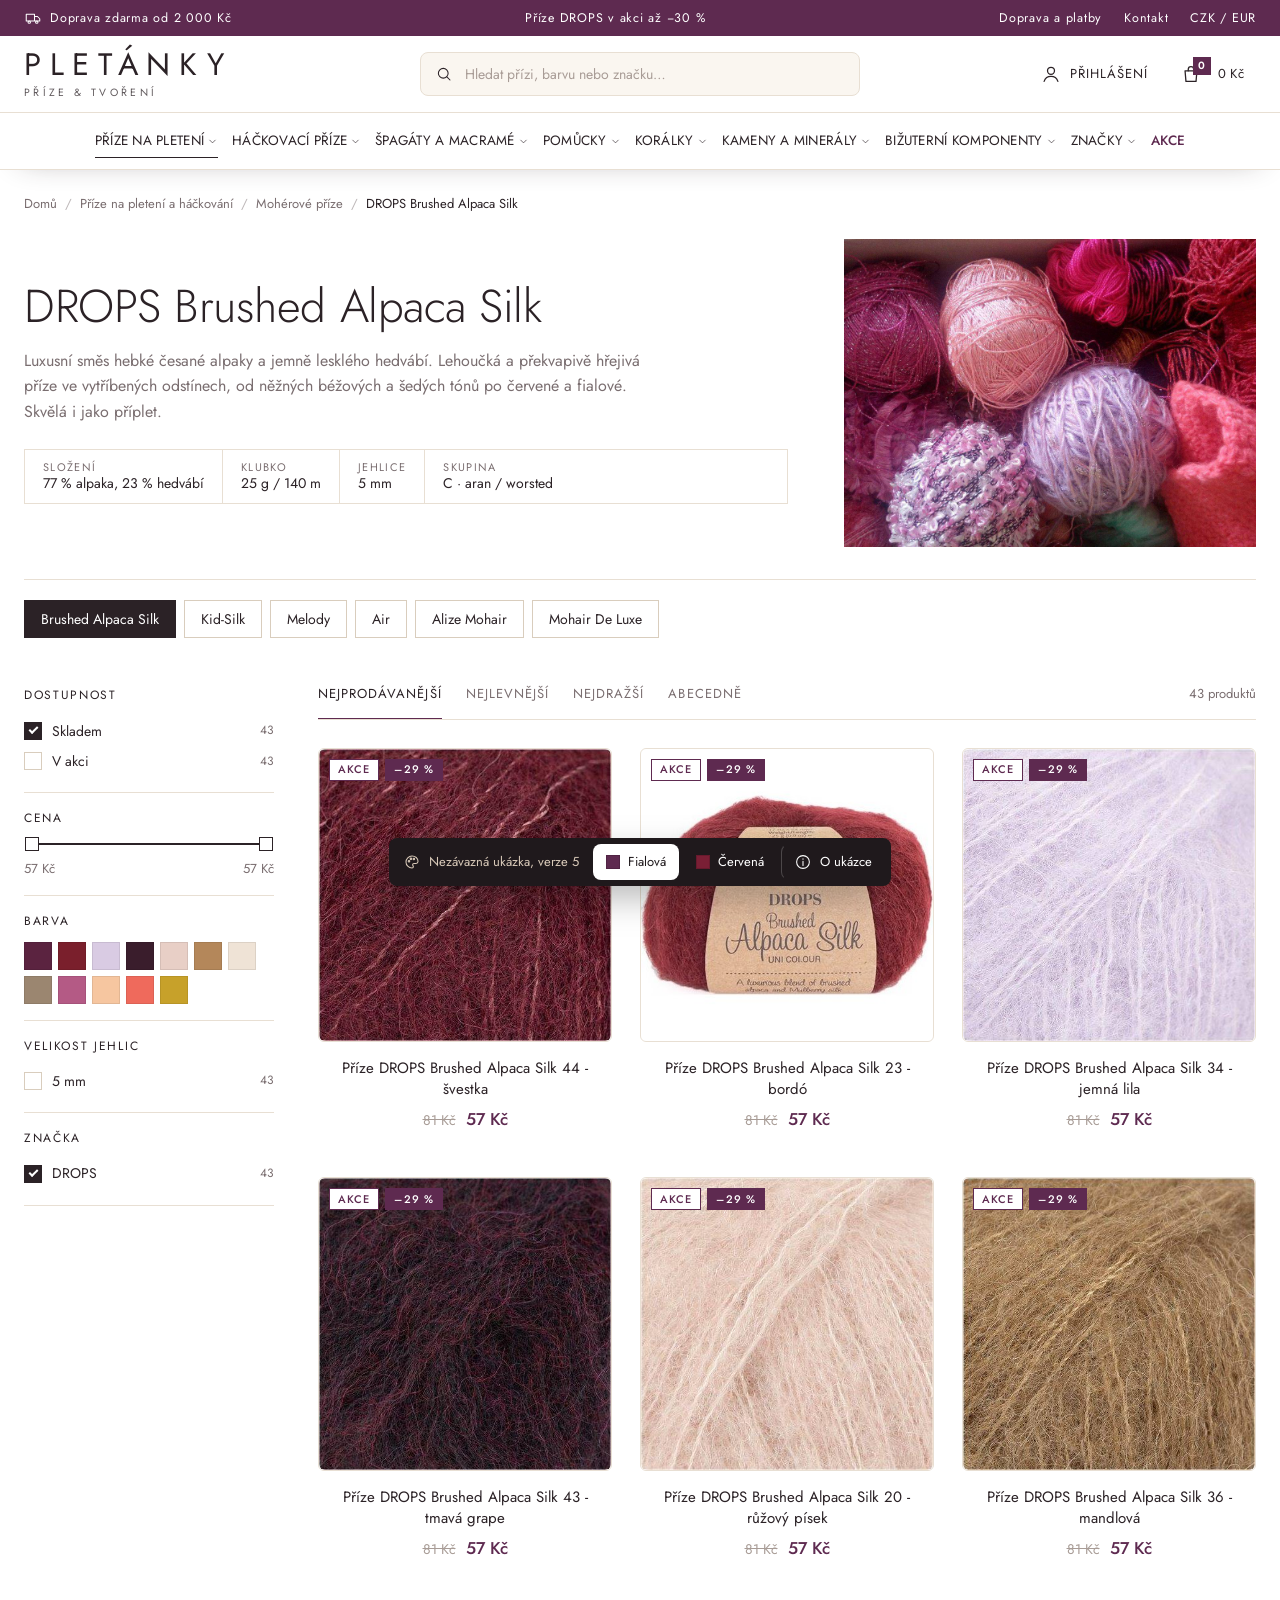
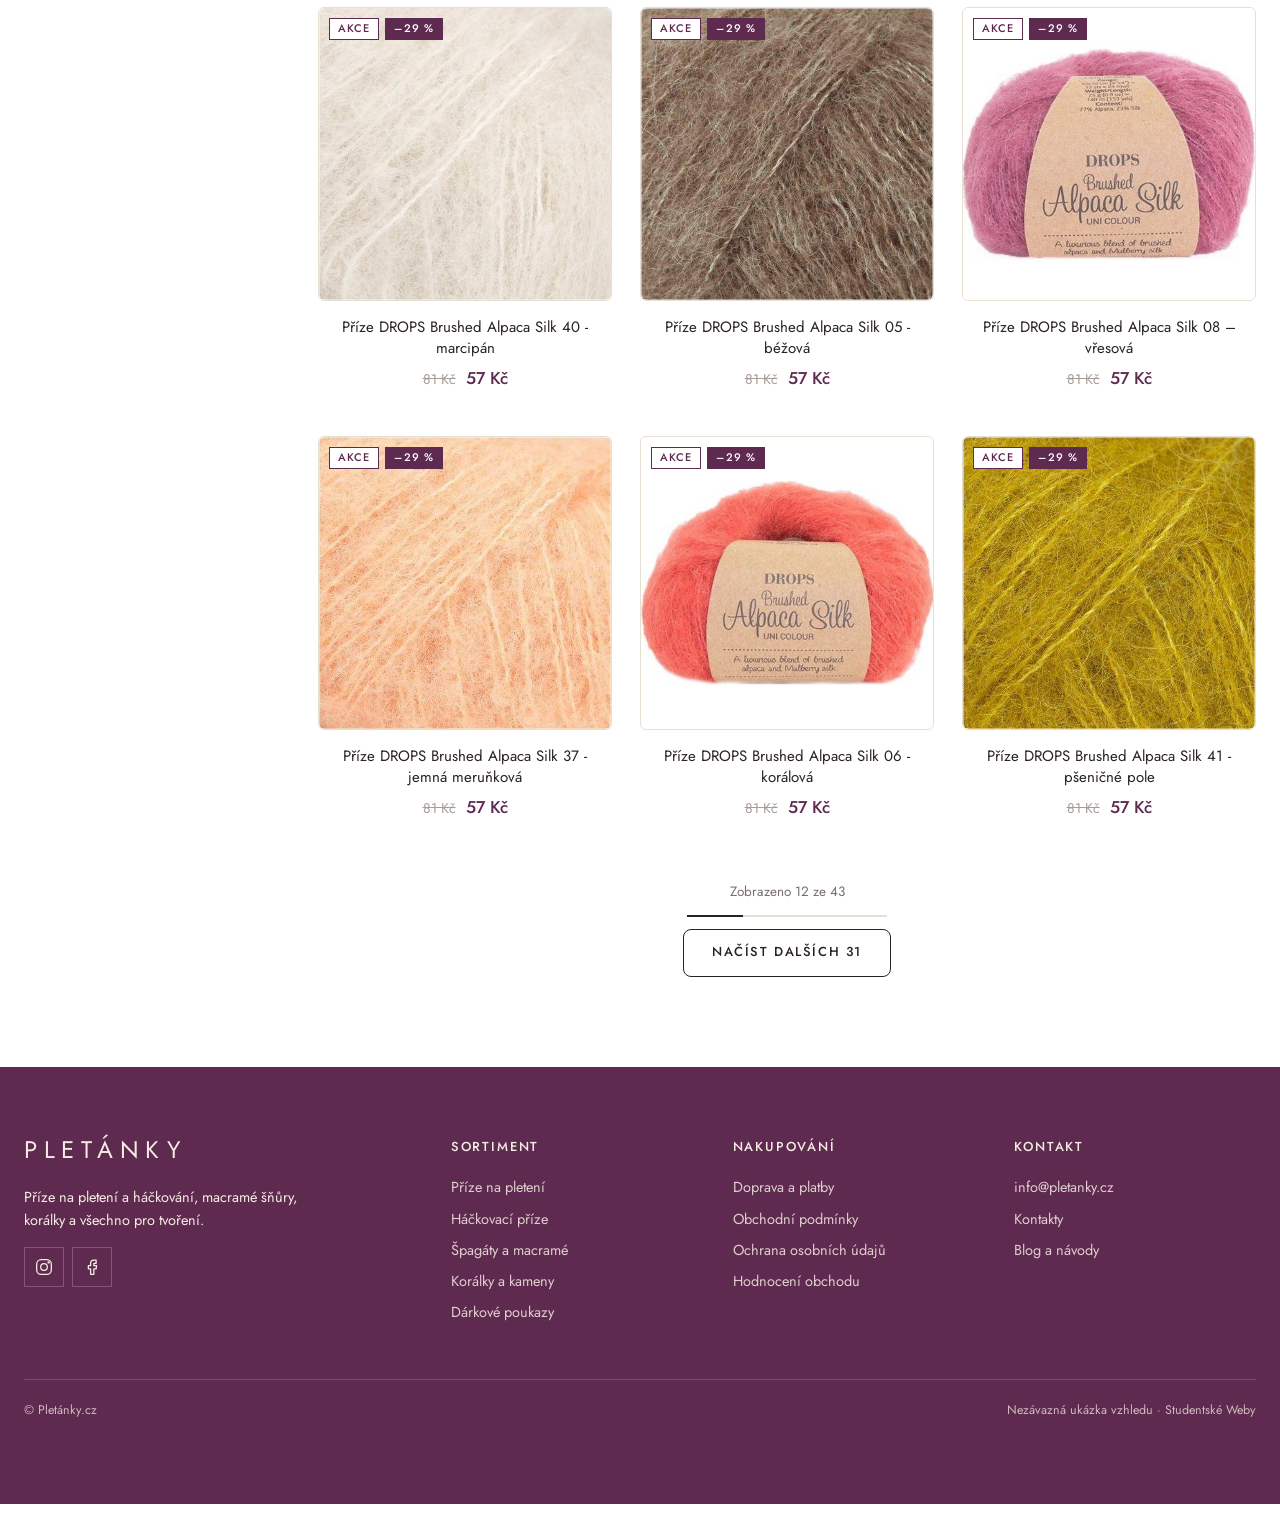
==== commit 3a2856b5: "Pletánky.cz v5: lehčí fotky, čitelný newsletter, větší dotykové cíle" ====
--- a/kategorie.html
+++ b/kategorie.html
@@ -13,7 +13,7 @@
 <link rel="preconnect" href="https://fonts.googleapis.com">
 <link rel="preconnect" href="https://fonts.gstatic.com" crossorigin>
 <link href="https://fonts.googleapis.com/css2?family=Jost:wght@300;400;500;600&display=swap&subset=latin-ext" rel="stylesheet">
-<link rel="stylesheet" href="style.css?v=028bbe66">
+<link rel="stylesheet" href="style.css?v=5d343b85">
 <script src="main.js?v=becf53c6" defer></script>
 </head>
 <body class="">
--- a/style.css
+++ b/style.css
@@ -568,7 +568,7 @@
 @media (max-width:560px){.tiles--orig{grid-auto-rows:160px;gap:12px}.tiles--orig .t--big{grid-column:span 2;grid-row:span 1}}
 
 /* ---------- verze 5: zaoblené rohy, větší menu, obrázky v menu, sjednocené barvy ---------- */
-[data-theme="d"]{--accent:#5e2a50;--accent-h:#4a1f3e;--mark:#5e2a50;--star:#5e2a50;--top-bg:#5e2a50;--ftr-bg:#5e2a50}
+[data-theme="d"]{--news-bg:#5e2a50;--accent:#5e2a50;--accent-h:#4a1f3e;--mark:#5e2a50;--star:#5e2a50;--top-bg:#5e2a50;--ftr-bg:#5e2a50}
 [data-theme="e"]{--accent:#7a1f35;--accent-h:#5e1527;--mark:#7a1f35;--star:#7a1f35;--top-bg:#7a1f35;--ftr-bg:#7a1f35;--news-bg:#7a1f35}
 [data-theme="d"],[data-theme="e"]{--top-ink:#fff;--ftr-ink:#f6ece2;--ftr-line:rgba(255,255,255,.22)}
 [data-theme="d"] .ftr__soc a:hover,[data-theme="e"] .ftr__soc a:hover{background:#fff;color:var(--accent)}
@@ -593,3 +593,12 @@
 .demo__sw--e{background:linear-gradient(135deg,#7a1f35 50%,#7a1f35 50%)}
 @media (max-width:1360px){.nav__a{font-size:13.5px;letter-spacing:.02em;padding:8px 6px;gap:3px}.nav__a::after{left:6px;right:6px}.nav__a .ico--xs{width:11px;height:11px}}
 @media (max-width:1100px){.nav__ul{flex-wrap:wrap;height:auto;padding:4px 0;row-gap:0}.nav__li{height:40px}}
+
+.news__form{background:rgba(255,255,255,.12);border-color:rgba(255,255,255,.7)}
+.news__form input::placeholder{opacity:.85}
+@media (max-width:760px){
+  .hdr__act,.hdr__burger{min-width:44px;min-height:44px;justify-content:center}
+  .search{height:44px}.search input{height:42px}
+  .logo{min-height:44px;justify-content:center}
+  .cart__x,.drawer__head button{min-width:44px;min-height:44px}
+}
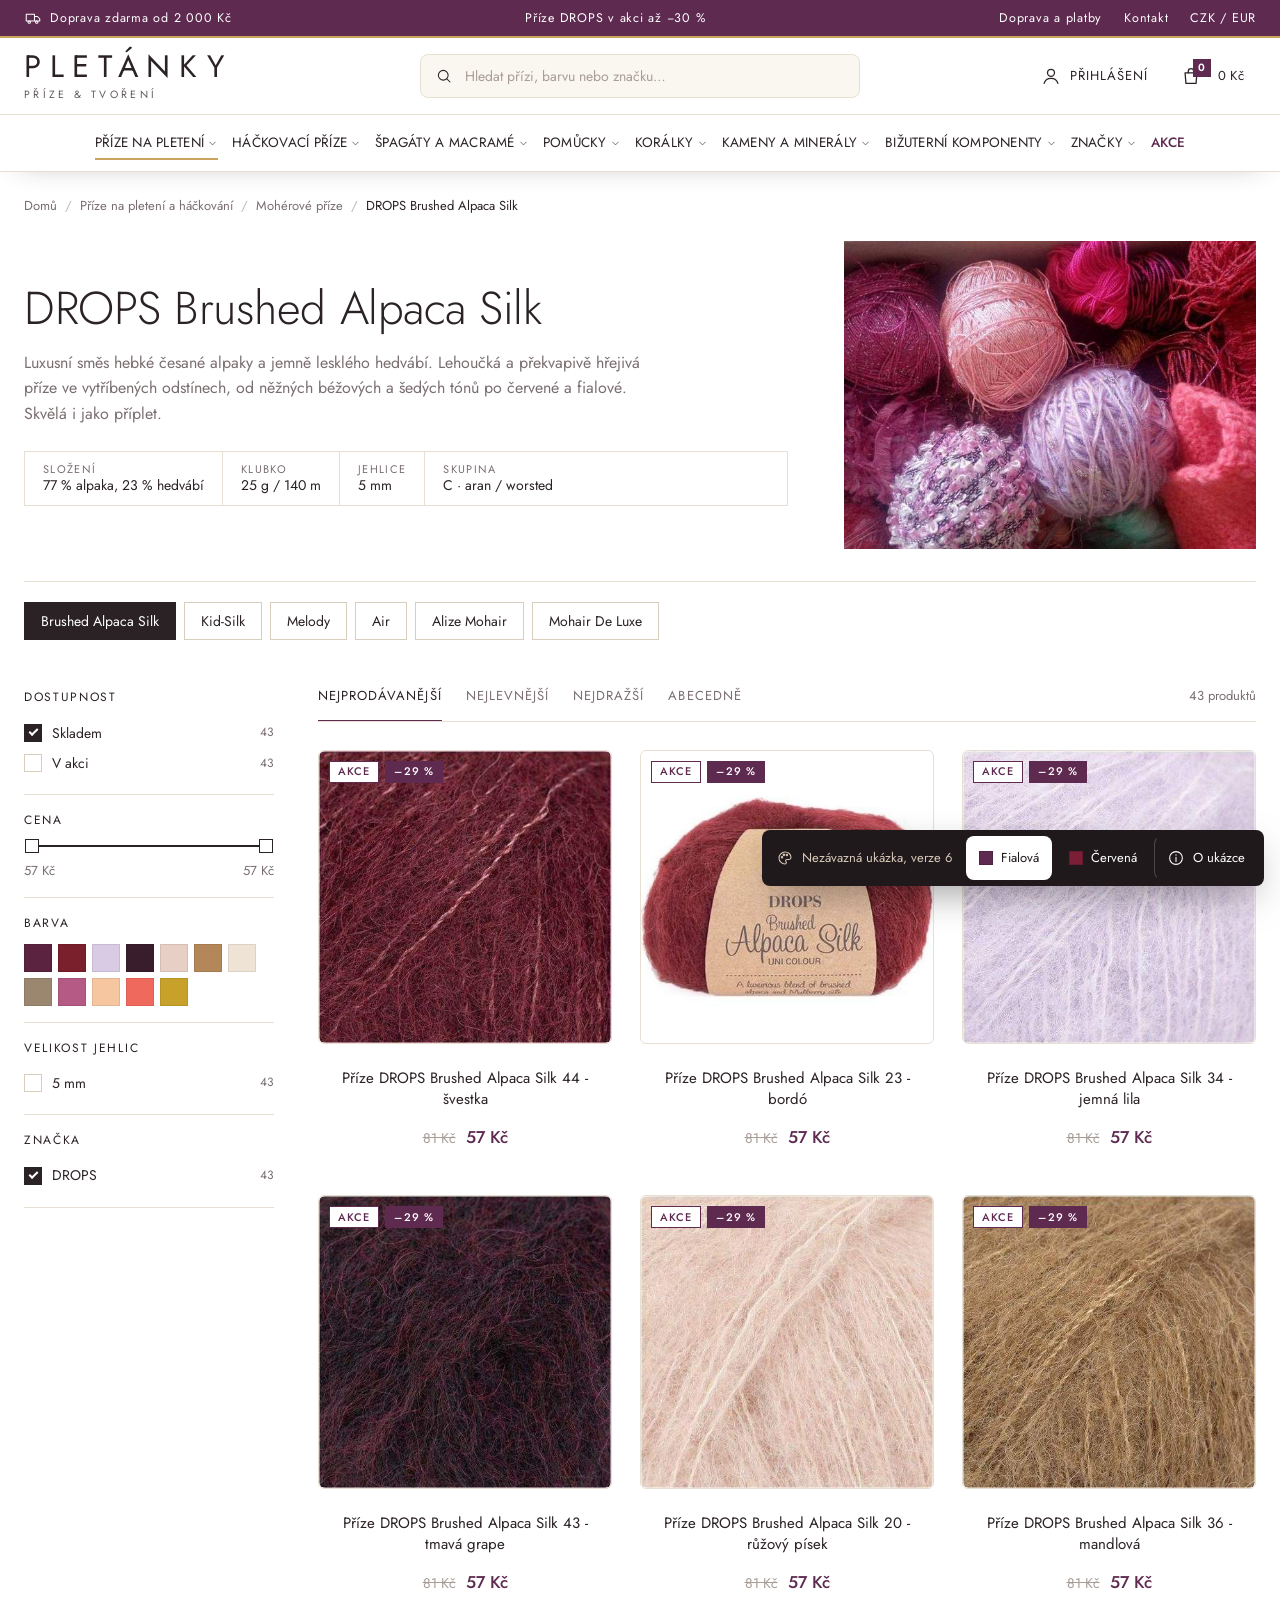
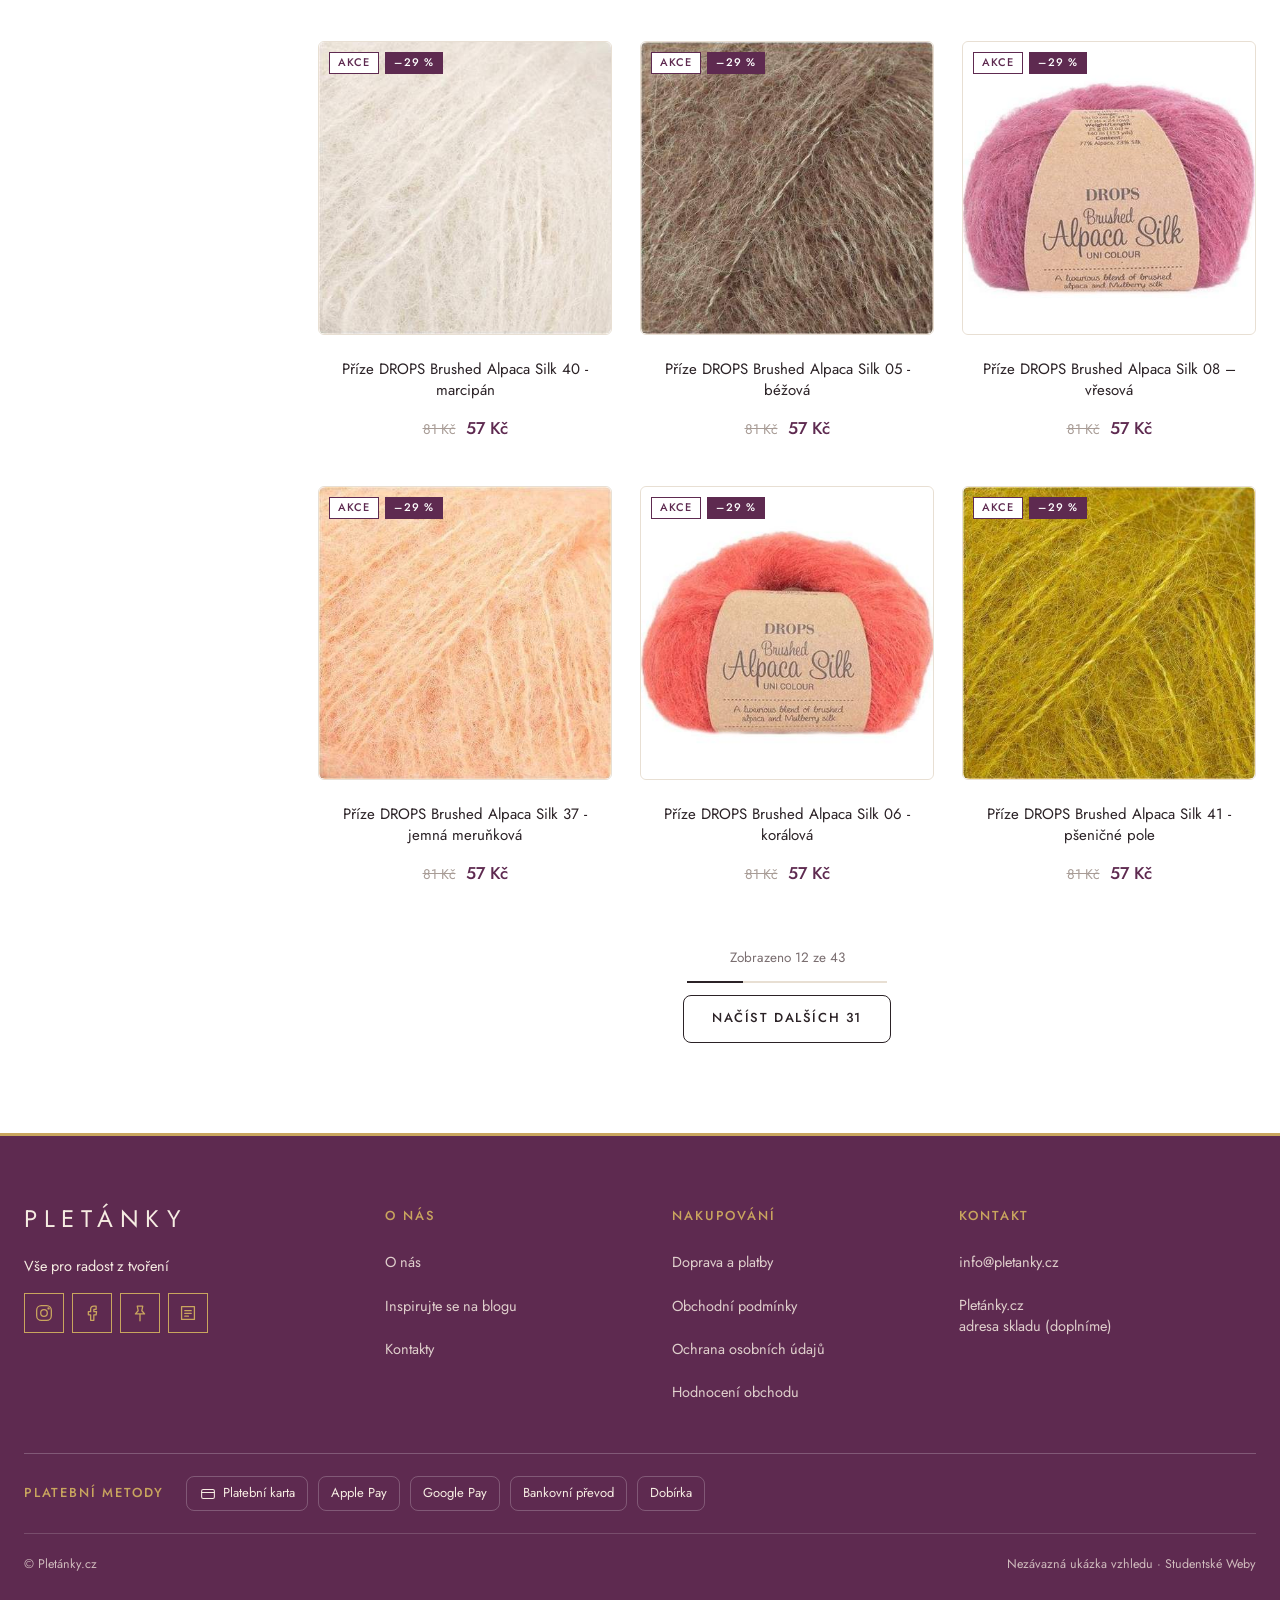
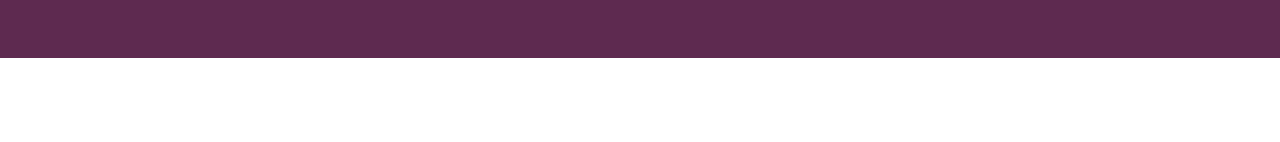
==== commit 8893ce20: "Pletánky.cz v6: zlaté detaily, světlý newsletter, miniatury v menu, nová patička, slogan" ====
--- a/kategorie.html
+++ b/kategorie.html
@@ -13,7 +13,7 @@
 <link rel="preconnect" href="https://fonts.googleapis.com">
 <link rel="preconnect" href="https://fonts.gstatic.com" crossorigin>
 <link href="https://fonts.googleapis.com/css2?family=Jost:wght@300;400;500;600&display=swap&subset=latin-ext" rel="stylesheet">
-<link rel="stylesheet" href="style.css?v=5d343b85">
+<link rel="stylesheet" href="style.css?v=b2d235be">
 <script src="main.js?v=becf53c6" defer></script>
 </head>
 <body class="">
@@ -46,42 +46,42 @@
   <nav class="nav" aria-label="Kategorie">
     <ul class="wrap nav__ul"><li class="nav__li has-mega"><a class="nav__a is-active" href="kategorie.html">Příze na pletení<svg class="ico ico--xs" viewBox="0 0 24 24" aria-hidden="true"><path d="m6 9 6 6 6-6"/></svg></a><div class="mega" role="region" aria-label="Příze na pletení">
   <div class="mega__in wrap">
-    <div class="mega__main"><p class="mega__h">Podle složení</p><div class="mega__tiles"><a class="mega__t" href="kategorie.html"><span class="mega__ti"><img src="img/p/prize-drops-brushed-alpaca-silk-44-svestka.jpg" alt="" loading="lazy"></span><span>Alpaka</span></a><a class="mega__t" href="kategorie.html"><span class="mega__ti"><img src="img/p/prize-drops-andes-uni-colour-0100-smetanova.jpg" alt="" loading="lazy"></span><span>Merino a vlna</span></a><a class="mega__t" href="kategorie.html"><span class="mega__ti"><img src="img/photo/moher.jpg" alt="" loading="lazy"></span><span>Moherové příze</span></a><a class="mega__t" href="kategorie.html"><span class="mega__ti"><img src="img/p/prize-drops-flora-uni-colour-37-ranni-opar.jpg" alt="" loading="lazy"></span><span>Bavlna</span></a><a class="mega__t" href="kategorie.html"><span class="mega__ti"><img src="img/photo/ruzova-klubka.jpg" alt="" loading="lazy"></span><span>Akryl a směsi</span></a></div></div>
+    <div class="mega__main"><p class="mega__h">Podle složení</p><div class="mega__tiles"><a class="mega__t" href="kategorie.html"><span class="mega__ti"><img src="img/p/prize-drops-brushed-alpaca-silk-44-svestka.jpg" alt="" loading="lazy"></span><span class="mega__l">Alpaka</span></a><a class="mega__t" href="kategorie.html"><span class="mega__ti"><img src="img/p/prize-drops-andes-uni-colour-0100-smetanova.jpg" alt="" loading="lazy"></span><span class="mega__l">Merino a vlna</span></a><a class="mega__t" href="kategorie.html"><span class="mega__ti"><img src="img/photo/moher.jpg" alt="" loading="lazy"></span><span class="mega__l">Moherové příze</span></a><a class="mega__t" href="kategorie.html"><span class="mega__ti"><img src="img/p/prize-drops-flora-uni-colour-37-ranni-opar.jpg" alt="" loading="lazy"></span><span class="mega__l">Bavlna</span></a><a class="mega__t" href="kategorie.html"><span class="mega__ti"><img src="img/photo/ruzova-klubka.jpg" alt="" loading="lazy"></span><span class="mega__l">Akryl a směsi</span></a></div></div>
     <div class="mega__col"><p class="mega__h">Podle síly příze</p><a href="kategorie.html">A jemné</a><a href="kategorie.html">B slabší</a><a href="kategorie.html">C střední</a><a href="kategorie.html">D silnější</a><a href="kategorie.html">E silné</a><a href="kategorie.html">F velmi silné</a></div>
   </div>
 </div></li><li class="nav__li has-mega"><a class="nav__a" href="kategorie.html">Háčkovací příze<svg class="ico ico--xs" viewBox="0 0 24 24" aria-hidden="true"><path d="m6 9 6 6 6-6"/></svg></a><div class="mega" role="region" aria-label="Háčkovací příze">
   <div class="mega__in wrap">
-    <div class="mega__main"><p class="mega__h">Druhy</p><div class="mega__tiles"><a class="mega__t" href="kategorie.html"><span class="mega__ti"><img src="img/photo/kordonet.jpg" alt="" loading="lazy"></span><span>Kordonety</span></a><a class="mega__t" href="kategorie.html"><span class="mega__ti"><img src="img/p/prize-moonlight-8220-hneda.jpg" alt="" loading="lazy"></span><span>Moonlight</span></a><a class="mega__t" href="kategorie.html"><span class="mega__ti"><img src="img/p/prize-dolphin-baby-80310-tmavy-cyklamen.jpg" alt="" loading="lazy"></span><span>Bavlna na háčkování</span></a><a class="mega__t" href="kategorie.html"><span class="mega__ti"><img src="img/v2/proj-amigurumi.jpg" alt="" loading="lazy"></span><span>Na amigurumi</span></a></div></div>
+    <div class="mega__main"><p class="mega__h">Druhy</p><div class="mega__tiles"><a class="mega__t" href="kategorie.html"><span class="mega__ti"><img src="img/photo/kordonet.jpg" alt="" loading="lazy"></span><span class="mega__l">Kordonety</span></a><a class="mega__t" href="kategorie.html"><span class="mega__ti"><img src="img/p/prize-moonlight-8220-hneda.jpg" alt="" loading="lazy"></span><span class="mega__l">Moonlight</span></a><a class="mega__t" href="kategorie.html"><span class="mega__ti"><img src="img/p/prize-dolphin-baby-80310-tmavy-cyklamen.jpg" alt="" loading="lazy"></span><span class="mega__l">Bavlna na háčkování</span></a><a class="mega__t" href="kategorie.html"><span class="mega__ti"><img src="img/v2/proj-amigurumi.jpg" alt="" loading="lazy"></span><span class="mega__l">Na amigurumi</span></a></div></div>
     
   </div>
 </div></li><li class="nav__li has-mega"><a class="nav__a" href="kategorie.html">Špagáty a macramé<svg class="ico ico--xs" viewBox="0 0 24 24" aria-hidden="true"><path d="m6 9 6 6 6-6"/></svg></a><div class="mega" role="region" aria-label="Špagáty a macramé">
   <div class="mega__in wrap">
-    <div class="mega__main"><p class="mega__h">Druhy</p><div class="mega__tiles"><a class="mega__t" href="kategorie.html"><span class="mega__ti"><img src="img/photo/macrame-snura.jpg" alt="" loading="lazy"></span><span>Šňůry a cordy</span></a><a class="mega__t" href="kategorie.html"><span class="mega__ti"><img src="img/p/twisted-macrame-755-zelena.jpg" alt="" loading="lazy"></span><span>Twisted macramé</span></a><a class="mega__t" href="kategorie.html"><span class="mega__ti"><img src="img/p/prize-macrame-cotton-spectrum-1327-bezova-kastanova-tmavy-ty.jpg" alt="" loading="lazy"></span><span>Macramé bavlna</span></a></div></div>
+    <div class="mega__main"><p class="mega__h">Druhy</p><div class="mega__tiles"><a class="mega__t" href="kategorie.html"><span class="mega__ti"><img src="img/photo/macrame-snura.jpg" alt="" loading="lazy"></span><span class="mega__l">Šňůry a cordy</span></a><a class="mega__t" href="kategorie.html"><span class="mega__ti"><img src="img/p/twisted-macrame-755-zelena.jpg" alt="" loading="lazy"></span><span class="mega__l">Twisted macramé</span></a><a class="mega__t" href="kategorie.html"><span class="mega__ti"><img src="img/p/prize-macrame-cotton-spectrum-1327-bezova-kastanova-tmavy-ty.jpg" alt="" loading="lazy"></span><span class="mega__l">Macramé bavlna</span></a></div></div>
     
   </div>
 </div></li><li class="nav__li has-mega"><a class="nav__a" href="kategorie.html">Pomůcky<svg class="ico ico--xs" viewBox="0 0 24 24" aria-hidden="true"><path d="m6 9 6 6 6-6"/></svg></a><div class="mega" role="region" aria-label="Pomůcky">
   <div class="mega__in wrap">
-    <div class="mega__main"><p class="mega__h">Druhy</p><div class="mega__tiles"><a class="mega__t" href="kategorie.html"><span class="mega__ti"><img src="img/photo/jehlice.jpg" alt="" loading="lazy"></span><span>Jehlice</span></a><a class="mega__t" href="kategorie.html"><span class="mega__ti"><img src="img/p/hacek-drops-pro-circus-4-13-cm.jpg" alt="" loading="lazy"></span><span>Háčky</span></a><a class="mega__t" href="kategorie.html"><span class="mega__ti"><img src="img/p/znacky-na-ocka-drops-stitch-markers-30ks.jpg" alt="" loading="lazy"></span><span>Značky na očka</span></a><a class="mega__t" href="kategorie.html"><span class="mega__ti"><img src="img/p/drops-pro-classic-interchangeable-circular-needles-set-3-5-8.jpg" alt="" loading="lazy"></span><span>Sady jehlic</span></a></div></div>
+    <div class="mega__main"><p class="mega__h">Druhy</p><div class="mega__tiles"><a class="mega__t" href="kategorie.html"><span class="mega__ti"><img src="img/photo/jehlice.jpg" alt="" loading="lazy"></span><span class="mega__l">Jehlice</span></a><a class="mega__t" href="kategorie.html"><span class="mega__ti"><img src="img/p/hacek-drops-pro-circus-4-13-cm.jpg" alt="" loading="lazy"></span><span class="mega__l">Háčky</span></a><a class="mega__t" href="kategorie.html"><span class="mega__ti"><img src="img/p/znacky-na-ocka-drops-stitch-markers-30ks.jpg" alt="" loading="lazy"></span><span class="mega__l">Značky na očka</span></a><a class="mega__t" href="kategorie.html"><span class="mega__ti"><img src="img/p/drops-pro-classic-interchangeable-circular-needles-set-3-5-8.jpg" alt="" loading="lazy"></span><span class="mega__l">Sady jehlic</span></a></div></div>
     
   </div>
 </div></li><li class="nav__li has-mega"><a class="nav__a" href="kategorie.html">Korálky<svg class="ico ico--xs" viewBox="0 0 24 24" aria-hidden="true"><path d="m6 9 6 6 6-6"/></svg></a><div class="mega" role="region" aria-label="Korálky">
   <div class="mega__in wrap">
-    <div class="mega__main"><p class="mega__h">Druhy</p><div class="mega__tiles"><a class="mega__t" href="kategorie.html"><span class="mega__ti"><img src="img/photo/koralky.jpg" alt="" loading="lazy"></span><span>Ohňovky</span></a><a class="mega__t" href="kategorie.html"><span class="mega__ti"><img src="img/photo/koralky.jpg" alt="" loading="lazy"></span><span>Mačkané</span></a><a class="mega__t" href="kategorie.html"><span class="mega__ti"><img src="img/photo/koralky.jpg" alt="" loading="lazy"></span><span>Dřevěné</span></a></div></div>
+    <div class="mega__main"><p class="mega__h">Druhy</p><div class="mega__tiles"><a class="mega__t" href="kategorie.html"><span class="mega__ti"><img src="img/photo/koralky.jpg" alt="" loading="lazy"></span><span class="mega__l">Ohňovky</span></a><a class="mega__t" href="kategorie.html"><span class="mega__ti"><img src="img/photo/koralky.jpg" alt="" loading="lazy"></span><span class="mega__l">Mačkané</span></a><a class="mega__t" href="kategorie.html"><span class="mega__ti"><img src="img/photo/koralky.jpg" alt="" loading="lazy"></span><span class="mega__l">Dřevěné</span></a></div></div>
     
   </div>
 </div></li><li class="nav__li has-mega"><a class="nav__a" href="kategorie.html">Kameny a minerály<svg class="ico ico--xs" viewBox="0 0 24 24" aria-hidden="true"><path d="m6 9 6 6 6-6"/></svg></a><div class="mega" role="region" aria-label="Kameny a minerály">
   <div class="mega__in wrap">
-    <div class="mega__main"><p class="mega__h">Druhy</p><div class="mega__tiles"><a class="mega__t" href="kategorie.html"><span class="mega__ti"><img src="img/p/ametyst-kulicka-fazetovana-6mm.jpg" alt="" loading="lazy"></span><span>Ametyst</span></a><a class="mega__t" href="kategorie.html"><span class="mega__ti"><img src="img/photo/kameny.jpg" alt="" loading="lazy"></span><span>Achát</span></a><a class="mega__t" href="kategorie.html"><span class="mega__ti"><img src="img/photo/kameny.jpg" alt="" loading="lazy"></span><span>Všechny kameny</span></a></div></div>
+    <div class="mega__main"><p class="mega__h">Druhy</p><div class="mega__tiles"><a class="mega__t" href="kategorie.html"><span class="mega__ti"><img src="img/p/ametyst-kulicka-fazetovana-6mm.jpg" alt="" loading="lazy"></span><span class="mega__l">Ametyst</span></a><a class="mega__t" href="kategorie.html"><span class="mega__ti"><img src="img/photo/kameny.jpg" alt="" loading="lazy"></span><span class="mega__l">Achát</span></a><a class="mega__t" href="kategorie.html"><span class="mega__ti"><img src="img/photo/kameny.jpg" alt="" loading="lazy"></span><span class="mega__l">Všechny kameny</span></a></div></div>
     
   </div>
 </div></li><li class="nav__li has-mega"><a class="nav__a" href="kategorie.html">Bižuterní komponenty<svg class="ico ico--xs" viewBox="0 0 24 24" aria-hidden="true"><path d="m6 9 6 6 6-6"/></svg></a><div class="mega" role="region" aria-label="Bižuterní komponenty">
   <div class="mega__in wrap">
-    <div class="mega__main"><p class="mega__h">Druhy</p><div class="mega__tiles"><a class="mega__t" href="kategorie.html"><span class="mega__ti"><img src="img/photo/komponenty.jpg" alt="" loading="lazy"></span><span>Kaplíky</span></a><a class="mega__t" href="kategorie.html"><span class="mega__ti"><img src="img/photo/komponenty.jpg" alt="" loading="lazy"></span><span>Kaloty</span></a><a class="mega__t" href="kategorie.html"><span class="mega__ti"><img src="img/photo/komponenty.jpg" alt="" loading="lazy"></span><span>Zapínání</span></a></div></div>
+    <div class="mega__main"><p class="mega__h">Druhy</p><div class="mega__tiles"><a class="mega__t" href="kategorie.html"><span class="mega__ti"><img src="img/photo/komponenty.jpg" alt="" loading="lazy"></span><span class="mega__l">Kaplíky</span></a><a class="mega__t" href="kategorie.html"><span class="mega__ti"><img src="img/photo/komponenty.jpg" alt="" loading="lazy"></span><span class="mega__l">Kaloty</span></a><a class="mega__t" href="kategorie.html"><span class="mega__ti"><img src="img/photo/komponenty.jpg" alt="" loading="lazy"></span><span class="mega__l">Zapínání</span></a></div></div>
     
   </div>
 </div></li><li class="nav__li has-mega"><a class="nav__a" href="kategorie.html">Značky<svg class="ico ico--xs" viewBox="0 0 24 24" aria-hidden="true"><path d="m6 9 6 6 6-6"/></svg></a><div class="mega" role="region" aria-label="Značky">
   <div class="mega__in wrap">
-    <div class="mega__main"><p class="mega__h">Značky</p><div class="mega__tiles"><a class="mega__t" href="kategorie.html"><span class="mega__ti"><img src="img/p/prize-drops-brushed-alpaca-silk-23-bordo.jpg" alt="" loading="lazy"></span><span>DROPS</span></a><a class="mega__t" href="kategorie.html"><span class="mega__ti"><img src="img/p/alize-puffy-310-bezova.jpg" alt="" loading="lazy"></span><span>Alize</span></a><a class="mega__t" href="kategorie.html"><span class="mega__ti"><img src="img/p/prize-dolphin-baby-80310-tmavy-cyklamen.jpg" alt="" loading="lazy"></span><span>YarnArt</span></a><a class="mega__t" href="kategorie.html"><span class="mega__ti"><img src="img/photo/ruzova-klubka.jpg" alt="" loading="lazy"></span><span>Himalaya</span></a><a class="mega__t" href="kategorie.html"><span class="mega__ti"><img src="img/photo/klubko.jpg" alt="" loading="lazy"></span><span>Pletánky</span></a></div></div>
+    <div class="mega__main"><p class="mega__h">Značky</p><div class="mega__tiles"><a class="mega__t" href="kategorie.html"><span class="mega__ti"><img src="img/p/prize-drops-brushed-alpaca-silk-23-bordo.jpg" alt="" loading="lazy"></span><span class="mega__l">DROPS</span></a><a class="mega__t" href="kategorie.html"><span class="mega__ti"><img src="img/p/alize-puffy-310-bezova.jpg" alt="" loading="lazy"></span><span class="mega__l">Alize</span></a><a class="mega__t" href="kategorie.html"><span class="mega__ti"><img src="img/p/prize-dolphin-baby-80310-tmavy-cyklamen.jpg" alt="" loading="lazy"></span><span class="mega__l">YarnArt</span></a><a class="mega__t" href="kategorie.html"><span class="mega__ti"><img src="img/photo/ruzova-klubka.jpg" alt="" loading="lazy"></span><span class="mega__l">Himalaya</span></a><a class="mega__t" href="kategorie.html"><span class="mega__ti"><img src="img/photo/klubko.jpg" alt="" loading="lazy"></span><span class="mega__l">Pletánky</span></a></div></div>
     <div class="mega__col"><p class="mega__h">DROPS příze</p><a href="kategorie.html">Brushed Alpaca Silk</a><a href="kategorie.html">Sky</a><a href="kategorie.html">Melody</a><a href="kategorie.html">Air</a><a href="kategorie.html">Flora</a><a href="kategorie.html">Soft Tweed</a><a href="kategorie.html">Nepal</a><a href="kategorie.html">Alpaca</a><a href="kategorie.html">Andes</a></div>
   </div>
 </div></li><li class="nav__li"><a class="nav__a nav__a--akce" href="kategorie.html">Akce</a></li></ul>
@@ -307,13 +307,14 @@
   <div class="wrap ftr__grid">
     <div class="ftr__brand">
       <span class="logo__txt">Pletánky</span>
-      <p>Příze na pletení a háčkování, macramé šňůry, korálky a všechno pro tvoření.</p>
-      <p class="ftr__soc"><a href="#" aria-label="Instagram"><svg class="ico" viewBox="0 0 24 24" aria-hidden="true"><rect x="4" y="4" width="16" height="16" rx="5"/><circle cx="12" cy="12" r="3.6"/><circle cx="17" cy="7" r=".6"/></svg></a><a href="#" aria-label="Facebook"><svg class="ico" viewBox="0 0 24 24" aria-hidden="true"><path d="M14 8h2.5V4.5H14A3.5 3.5 0 0 0 10.5 8v2.5H8V14h2.5v6H14v-6h2.5l.5-3.5h-3V8.5c0-.3.2-.5.5-.5z"/></svg></a></p>
-    </div>
-    <div><p class="ftr__h">Sortiment</p><a href="kategorie.html">Příze na pletení</a><a href="kategorie.html">Háčkovací příze</a><a href="kategorie.html">Špagáty a macramé</a><a href="kategorie.html">Korálky a kameny</a><a href="kategorie.html">Dárkové poukazy</a></div>
+      <p>Vše pro radost z tvoření</p>
+      <p class="ftr__soc"><a href="#" aria-label="Instagram"><svg class="ico" viewBox="0 0 24 24" aria-hidden="true"><rect x="4" y="4" width="16" height="16" rx="5"/><circle cx="12" cy="12" r="3.6"/><circle cx="17" cy="7" r=".6"/></svg></a><a href="#" aria-label="Facebook"><svg class="ico" viewBox="0 0 24 24" aria-hidden="true"><path d="M14 8h2.5V4.5H14A3.5 3.5 0 0 0 10.5 8v2.5H8V14h2.5v6H14v-6h2.5l.5-3.5h-3V8.5c0-.3.2-.5.5-.5z"/></svg></a><a href="#" aria-label="Pinterest"><svg class="ico" viewBox="0 0 24 24" aria-hidden="true"><path d="M12 20.5v-7M9 4.5h6l-1 5 3 3.5H7l3-3.5z"/></svg></a><a href="#" aria-label="Blog"><svg class="ico" viewBox="0 0 24 24" aria-hidden="true"><path d="M5 5h14v14H5zM8.5 9.5h7M8.5 12.5h7M8.5 15.5h4"/></svg></a></p>
+    </div>
+    <div><p class="ftr__h">O nás</p><a href="#">O nás</a><a href="#">Inspirujte se na blogu</a><a href="#">Kontakty</a></div>
     <div><p class="ftr__h">Nakupování</p><a href="#">Doprava a platby</a><a href="#">Obchodní podmínky</a><a href="#">Ochrana osobních údajů</a><a href="#">Hodnocení obchodu</a></div>
-    <div><p class="ftr__h">Kontakt</p><a href="#">info@pletanky.cz</a><a href="#">Kontakty</a><a href="#">Blog a návody</a></div>
-  </div>
+    <div class="ftr__contact"><p class="ftr__h">Kontakt</p><a href="#">info@pletanky.cz</a><span>Pletánky.cz<br>adresa skladu (doplníme)</span></div>
+  </div>
+  <div class="wrap ftr__pay"><span class="ftr__h">Platební metody</span><ul><li><svg class="ico ico--sm" viewBox="0 0 24 24" aria-hidden="true"><rect x="3.5" y="6" width="17" height="12" rx="2"/><path d="M3.5 10h17"/></svg> Platební karta</li><li>Apple Pay</li><li>Google Pay</li><li>Bankovní převod</li><li>Dobírka</li></ul></div>
   <div class="wrap ftr__bottom"><span>© Pletánky.cz</span><span>Nezávazná ukázka vzhledu · Studentské Weby</span></div>
 </footer>
 <div class="drawer drawer--menu" data-menu aria-hidden="true">
@@ -337,18 +338,18 @@
 </div>
 <div class="toast" data-toast role="status" aria-live="polite"></div>
 <div class="demo" role="region" aria-label="Ovládání ukázky">
-  <span class="demo__l"><svg class="ico ico--sm" viewBox="0 0 24 24" aria-hidden="true"><path d="M12 4a8 8 0 1 0 0 16c1.2 0 1.8-.8 1.8-1.7 0-1.3-1-1.5-1-2.6 0-1 .8-1.7 1.8-1.7H17a3 3 0 0 0 3-3C20 7 16.4 4 12 4z"/><circle cx="8" cy="11" r="1"/><circle cx="10.5" cy="7.8" r="1"/><circle cx="14.5" cy="8" r="1"/></svg><span>Nezávazná ukázka, verze 5</span></span>
+  <span class="demo__l"><svg class="ico ico--sm" viewBox="0 0 24 24" aria-hidden="true"><path d="M12 4a8 8 0 1 0 0 16c1.2 0 1.8-.8 1.8-1.7 0-1.3-1-1.5-1-2.6 0-1 .8-1.7 1.8-1.7H17a3 3 0 0 0 3-3C20 7 16.4 4 12 4z"/><circle cx="8" cy="11" r="1"/><circle cx="10.5" cy="7.8" r="1"/><circle cx="14.5" cy="8" r="1"/></svg><span>Nezávazná ukázka, verze 6</span></span>
   <button type="button" class="demo__b" data-theme-set="d" aria-label="Fialová varianta"><i class="demo__sw demo__sw--d"></i><span>Fialová</span></button>
   <button type="button" class="demo__b" data-theme-set="e" aria-label="Červená varianta"><i class="demo__sw demo__sw--e"></i><span>Červená</span></button>
   <button type="button" class="demo__info" data-about-open aria-label="O ukázce"><svg class="ico ico--sm" viewBox="0 0 24 24" aria-hidden="true"><circle cx="12" cy="12" r="8.5"/><path d="M12 11v5.5M12 7.8v.4"/></svg><span>O ukázce</span></button>
 </div>
 <div class="drawer drawer--about" data-about aria-hidden="true">
   <div class="drawer__panel">
-    <div class="drawer__head"><b>Nezávazná ukázka, verze 5</b><button type="button" data-about-close aria-label="Zavřít"><svg class="ico" viewBox="0 0 24 24" aria-hidden="true"><path d="m6 6 12 12M18 6 6 18"/></svg></button></div>
+    <div class="drawer__head"><b>Nezávazná ukázka, verze 6</b><button type="button" data-about-close aria-label="Zavřít"><svg class="ico" viewBox="0 0 24 24" aria-hidden="true"><path d="m6 6 12 12M18 6 6 18"/></svg></button></div>
     <div class="about">
       <p>Upravená ukázka vzhledu e-shopu <b>Pletánky.cz</b> od Studentských Webů podle Vaší zpětné vazby.</p>
       <ul>
-        <li>Barvy: lišty i drobné detaily (tlačítka, akce, ceny) mají vždy stejný odstín. Dole je přepínač: fialová (odstín původních lišt) a červená (odstín dosavadních akcentů).</li>
+        <li>Barvy: lišty i drobné detaily (tlačítka, akce, ceny) mají vždy stejný odstín, zlaté detaily (linky, ikony, nadpisy) zůstávají zlaté. Newsletter je světlý, aby se odlišil od patičky. Všechny barvy a písma jsou v šabloně proměnné a dají se kdykoli přeladit. Dole je přepínač: fialová (odstín původních lišt) a červená (odstín dosavadních akcentů).</li>
         <li>Logo je vlevo, vyhledávání uprostřed. Oblíbené kategorie mají původní rozložení, rohy tlačítek a fotek jsou jemně zaoblené.</li>
         <li>Sekce „Krása podzimu“ je prostor pro téma měsíce a doporučené produkty, její název i výběr se dá měnit. Odstín měsíce je v banneru jako malý rámeček.</li>
         <li>Jedno písmo pro všechny nadpisy i názvy, u každé sekce jeden nadpis, jemně zaoblené rohy a sekce oddělené jemnou linkou.</li>
--- a/style.css
+++ b/style.css
@@ -602,3 +602,66 @@
   .logo{min-height:44px;justify-content:center}
   .cart__x,.drawer__head button{min-width:44px;min-height:44px}
 }
+
+/* ---------- verze 6: zlaté detaily, světlý newsletter, miniatury v menu, nová patička ---------- */
+[data-theme="d"],[data-theme="e"]{--gold:#c9a55e;--gold-d:#a67d38;--news-bg:#f2e9dc;--news-ink:#2b2226}
+[data-theme="d"] .news,[data-theme="e"] .news{color:var(--news-ink);border-top:2px solid var(--gold);border-bottom:2px solid var(--gold)}
+[data-theme="d"] .news .btn--cart,[data-theme="e"] .news .btn--cart{background:var(--accent);color:#fff}
+.news__form{background:#fff;border-color:var(--gold)}
+.news__form input::placeholder{opacity:.6}
+[data-theme="d"] .topbar,[data-theme="e"] .topbar{border-bottom:2px solid var(--gold)}
+[data-theme="d"] .ftr,[data-theme="e"] .ftr{border-top:3px solid var(--gold)}
+[data-theme="d"] .ftr__h,[data-theme="e"] .ftr__h{color:var(--gold)}
+[data-theme="d"] .ftr__soc a,[data-theme="e"] .ftr__soc a{border-color:var(--gold);color:var(--gold)}
+[data-theme="d"] .ftr__soc a:hover,[data-theme="e"] .ftr__soc a:hover{background:var(--gold);color:var(--accent)}
+[data-theme="d"] .h2::after,[data-theme="e"] .h2::after{content:"";display:block;width:44px;height:2px;background:var(--gold);margin-top:10px}
+[data-theme="d"] .sh .h2::after,[data-theme="e"] .sh .h2::after{margin-inline:auto}
+[data-theme="d"] .usp .ico,[data-theme="e"] .usp .ico{color:var(--gold-d)}
+[data-theme="d"] .mega,[data-theme="e"] .mega{border-top:2px solid var(--gold)}
+[data-theme="d"] .nav__a::after,[data-theme="e"] .nav__a::after{background:var(--gold);height:2px}
+[data-theme="d"] .ico--star,[data-theme="e"] .ico--star{color:var(--gold)}
+/* menu: miniatura vlevo od názvu */
+.mega__tiles{grid-template-columns:repeat(auto-fill,minmax(210px,1fr));gap:10px 22px}
+.mega__t{flex-direction:row;align-items:center;gap:14px;text-align:left;padding:4px 0}
+.mega__ti{flex:none;width:64px;height:64px;aspect-ratio:1/1;border-radius:var(--r)}
+.mega__l{font-size:16px}
+/* patička */
+.ftr__grid{grid-template-columns:1.3fr 1fr 1fr 1.2fr}
+.ftr__contact span{display:block;padding:4px 0;opacity:.85;line-height:1.5}
+.ftr__pay{display:flex;align-items:center;gap:22px;flex-wrap:wrap;margin-top:40px;padding-top:22px;border-top:1px solid var(--ftr-line)}
+.ftr__pay .ftr__h{margin:0}
+.ftr__pay ul{list-style:none;margin:0;padding:0;display:flex;gap:10px;flex-wrap:wrap}
+.ftr__pay li{display:inline-flex;align-items:center;gap:6px;border:1px solid var(--ftr-line);border-radius:var(--r);padding:6px 12px;font-size:13px}
+.ftr__bottom{margin-top:22px}
+@media (max-width:980px){.ftr__grid{grid-template-columns:1fr 1fr}}
+@media (max-width:760px){.ftr__grid{grid-template-columns:1fr}}
+.news .h2::after{margin-inline:auto}
+.banner__box p{color:#4f4448}
+.sec--alt{background:var(--alt)}
+.pc__name{display:block;padding-block:8px}
+.pc__img img{object-fit:cover}
+@media (max-width:760px){
+  .banner picture{height:200px}
+  .banner__in{margin-top:-24px}
+  .banner__box{padding:22px 20px}
+  .pc__name{padding-block:11px}
+}
+.edit{display:grid;grid-template-columns:1fr 1.7fr;gap:28px;align-items:stretch}
+.edit__img{position:relative;display:block;min-height:420px;border-radius:var(--r);overflow:hidden}
+.edit__img img{position:absolute;inset:0;width:100%;height:100%;object-fit:cover}
+.edit__img span{position:absolute;left:16px;right:16px;bottom:16px;background:var(--tile-box);padding:14px 18px;border-radius:var(--r);font-size:17px}
+.edit__img small{display:block;font-size:11px;letter-spacing:.16em;text-transform:uppercase;color:var(--mark);margin-bottom:3px}
+.edit__grid{display:grid;grid-template-columns:repeat(2,1fr);gap:20px}
+.ftr__grid div>a,.ftr__contact span{padding:10px 0}
+@media (max-width:980px){.edit{grid-template-columns:1fr}.edit__img{min-height:260px}}
+@media (max-width:560px){.edit__grid{grid-template-columns:1fr 1fr;gap:12px}.demo__b span{display:inline}.demo{justify-content:center}}
+.demo{left:auto;right:16px;transform:none}
+body{padding-bottom:64px}
+.demo__b,.demo__info{min-height:44px}
+@media (max-width:760px){.banner__img{object-position:78% 70%}.demo{right:8px;left:auto;justify-content:flex-end}}
+@media (max-width:760px){
+  .demo{right:8px;bottom:8px;padding:3px;gap:0}
+  .demo__b span{display:none}
+  .demo__b,.demo__info{width:44px;min-width:44px;padding:0;justify-content:center}
+  .demo__l{display:none}
+}
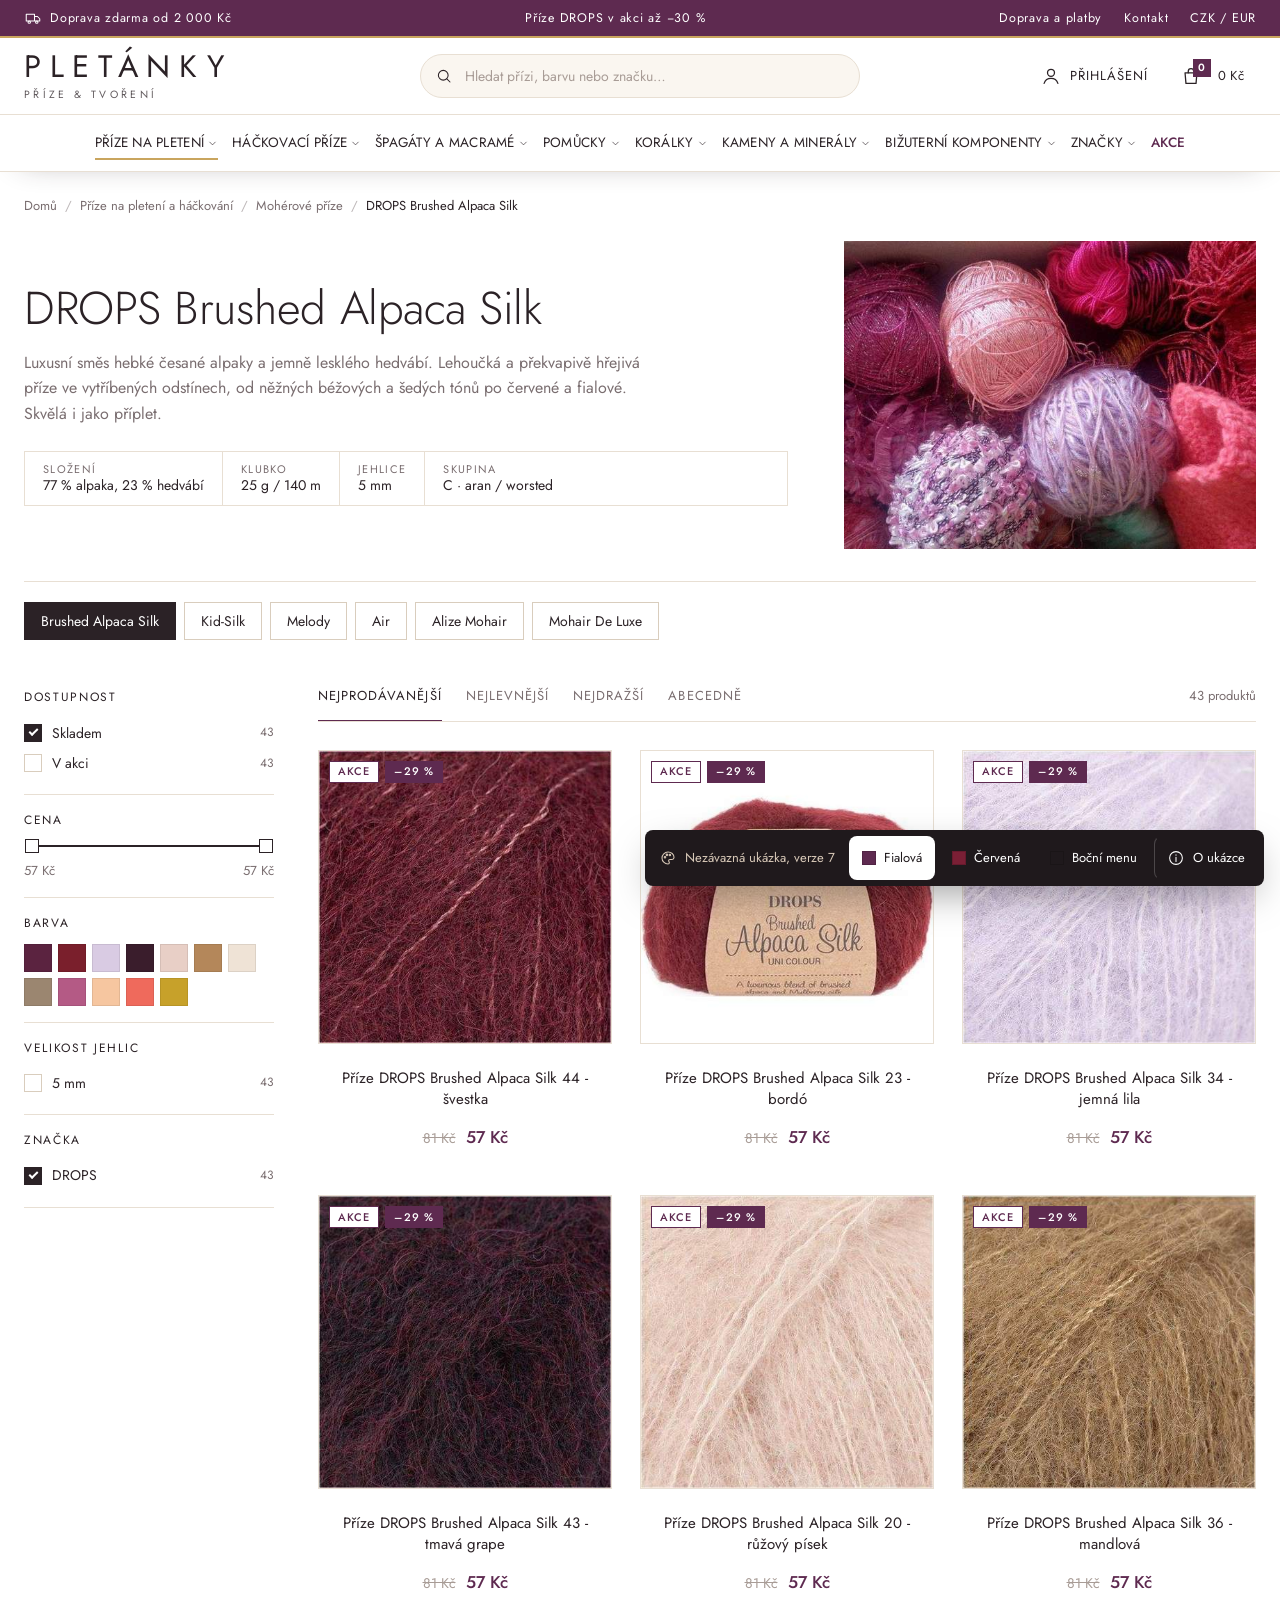
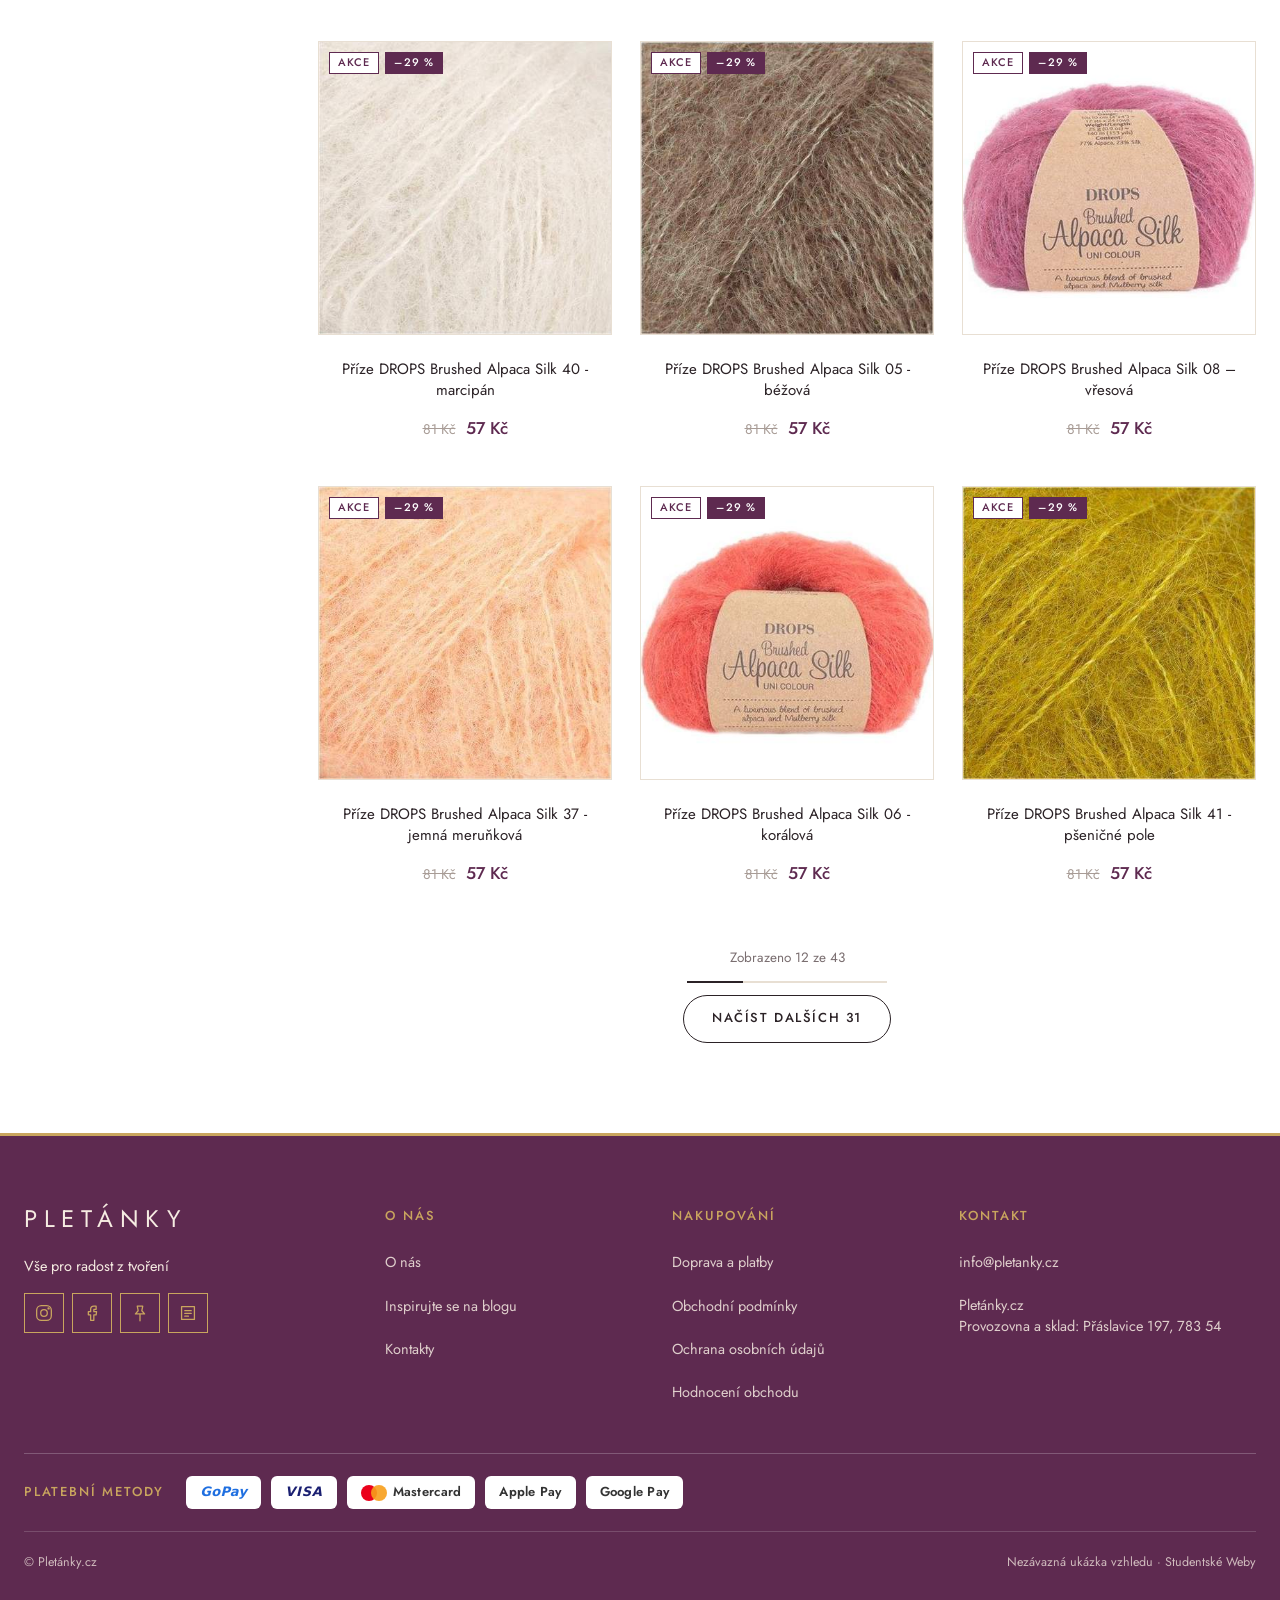
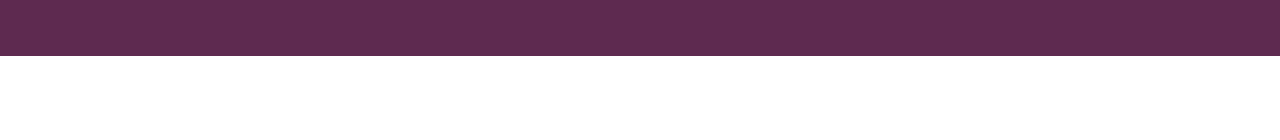
==== commit ddfd569a: "Pletánky.cz v7: banner a prohlášení à la Rubín, ostré obrázky + zaoblená tlačítka, boční menu, plate" ====
--- a/kategorie.html
+++ b/kategorie.html
@@ -13,8 +13,8 @@
 <link rel="preconnect" href="https://fonts.googleapis.com">
 <link rel="preconnect" href="https://fonts.gstatic.com" crossorigin>
 <link href="https://fonts.googleapis.com/css2?family=Jost:wght@300;400;500;600&display=swap&subset=latin-ext" rel="stylesheet">
-<link rel="stylesheet" href="style.css?v=b2d235be">
-<script src="main.js?v=becf53c6" defer></script>
+<link rel="stylesheet" href="style.css?v=14005e95">
+<script src="main.js?v=018f296c" defer></script>
 </head>
 <body class="">
 <a class="skip" href="#obsah">Přejít na obsah</a>
@@ -115,6 +115,7 @@
   <div class="wrap cbody__in">
     <aside class="filters" data-filters>
   <div class="filters__head"><b>Filtrovat</b><button type="button" data-filters-close aria-label="Zavřít"><svg class="ico" viewBox="0 0 24 24" aria-hidden="true"><path d="m6 6 12 12M18 6 6 18"/></svg></button></div>
+  <div class="fgroup fgroup--menu"><p class="fgroup__h">Kategorie</p><a href="kategorie.html">Příze DROPS</a><a href="kategorie.html">Příze Alize</a><a href="kategorie.html">Příze YarnArt</a><a href="kategorie.html">Macramé a šňůry</a><a href="kategorie.html">Korálky a kameny</a><a href="kategorie.html">Bižuterní komponenty</a><a href="kategorie.html">Háčky a jehlice</a></div>
   <div class="fgroup"><p class="fgroup__h">Dostupnost</p><label class="chk"><input type="checkbox" checked><span></span>Skladem <em>43</em></label><label class="chk"><input type="checkbox"><span></span>V akci <em>43</em></label></div>
   <div class="fgroup"><p class="fgroup__h">Cena</p><div class="range"><i style="left:0;right:0"></i><b style="left:0"></b><b style="right:0"></b></div><p class="range__v"><span>57 Kč</span><span>57 Kč</span></p></div>
   <div class="fgroup"><p class="fgroup__h">Barva</p><div class="sws"><button class="sw" type="button" style="--c:#5b2340" aria-label="odstín 44"></button><button class="sw" type="button" style="--c:#7a1f2c" aria-label="odstín 23"></button><button class="sw" type="button" style="--c:#d9cbe3" aria-label="odstín 34"></button><button class="sw" type="button" style="--c:#3a1d2c" aria-label="odstín 43"></button><button class="sw" type="button" style="--c:#e8cfc6" aria-label="odstín 20"></button><button class="sw" type="button" style="--c:#b4875a" aria-label="odstín 36"></button><button class="sw" type="button" style="--c:#efe3d6" aria-label="odstín 40"></button><button class="sw" type="button" style="--c:#9b8670" aria-label="odstín 05"></button><button class="sw" type="button" style="--c:#b45a85" aria-label="odstín 08"></button><button class="sw" type="button" style="--c:#f6c6a0" aria-label="odstín 37"></button><button class="sw" type="button" style="--c:#ef6a5c" aria-label="odstín 06"></button><button class="sw" type="button" style="--c:#c7a12a" aria-label="odstín 41"></button></div></div>
@@ -312,9 +313,9 @@
     </div>
     <div><p class="ftr__h">O nás</p><a href="#">O nás</a><a href="#">Inspirujte se na blogu</a><a href="#">Kontakty</a></div>
     <div><p class="ftr__h">Nakupování</p><a href="#">Doprava a platby</a><a href="#">Obchodní podmínky</a><a href="#">Ochrana osobních údajů</a><a href="#">Hodnocení obchodu</a></div>
-    <div class="ftr__contact"><p class="ftr__h">Kontakt</p><a href="#">info@pletanky.cz</a><span>Pletánky.cz<br>adresa skladu (doplníme)</span></div>
-  </div>
-  <div class="wrap ftr__pay"><span class="ftr__h">Platební metody</span><ul><li><svg class="ico ico--sm" viewBox="0 0 24 24" aria-hidden="true"><rect x="3.5" y="6" width="17" height="12" rx="2"/><path d="M3.5 10h17"/></svg> Platební karta</li><li>Apple Pay</li><li>Google Pay</li><li>Bankovní převod</li><li>Dobírka</li></ul></div>
+    <div class="ftr__contact"><p class="ftr__h">Kontakt</p><a href="#">info@pletanky.cz</a><span>Pletánky.cz<br>Provozovna a sklad: Přáslavice 197, 783 54</span></div>
+  </div>
+  <div class="wrap ftr__pay"><span class="ftr__h">Platební metody</span><ul class="payl"><li class="pay pay--gopay">GoPay</li><li class="pay pay--visa">VISA</li><li class="pay pay--mc"><i></i><i></i>Mastercard</li><li class="pay">Apple Pay</li><li class="pay">Google Pay</li></ul></div>
   <div class="wrap ftr__bottom"><span>© Pletánky.cz</span><span>Nezávazná ukázka vzhledu · Studentské Weby</span></div>
 </footer>
 <div class="drawer drawer--menu" data-menu aria-hidden="true">
@@ -338,14 +339,15 @@
 </div>
 <div class="toast" data-toast role="status" aria-live="polite"></div>
 <div class="demo" role="region" aria-label="Ovládání ukázky">
-  <span class="demo__l"><svg class="ico ico--sm" viewBox="0 0 24 24" aria-hidden="true"><path d="M12 4a8 8 0 1 0 0 16c1.2 0 1.8-.8 1.8-1.7 0-1.3-1-1.5-1-2.6 0-1 .8-1.7 1.8-1.7H17a3 3 0 0 0 3-3C20 7 16.4 4 12 4z"/><circle cx="8" cy="11" r="1"/><circle cx="10.5" cy="7.8" r="1"/><circle cx="14.5" cy="8" r="1"/></svg><span>Nezávazná ukázka, verze 6</span></span>
+  <span class="demo__l"><svg class="ico ico--sm" viewBox="0 0 24 24" aria-hidden="true"><path d="M12 4a8 8 0 1 0 0 16c1.2 0 1.8-.8 1.8-1.7 0-1.3-1-1.5-1-2.6 0-1 .8-1.7 1.8-1.7H17a3 3 0 0 0 3-3C20 7 16.4 4 12 4z"/><circle cx="8" cy="11" r="1"/><circle cx="10.5" cy="7.8" r="1"/><circle cx="14.5" cy="8" r="1"/></svg><span>Nezávazná ukázka, verze 7</span></span>
   <button type="button" class="demo__b" data-theme-set="d" aria-label="Fialová varianta"><i class="demo__sw demo__sw--d"></i><span>Fialová</span></button>
   <button type="button" class="demo__b" data-theme-set="e" aria-label="Červená varianta"><i class="demo__sw demo__sw--e"></i><span>Červená</span></button>
+  <button type="button" class="demo__b" data-sidemenu aria-pressed="false"><i class="demo__sw"></i><span>Boční menu</span></button>
   <button type="button" class="demo__info" data-about-open aria-label="O ukázce"><svg class="ico ico--sm" viewBox="0 0 24 24" aria-hidden="true"><circle cx="12" cy="12" r="8.5"/><path d="M12 11v5.5M12 7.8v.4"/></svg><span>O ukázce</span></button>
 </div>
 <div class="drawer drawer--about" data-about aria-hidden="true">
   <div class="drawer__panel">
-    <div class="drawer__head"><b>Nezávazná ukázka, verze 6</b><button type="button" data-about-close aria-label="Zavřít"><svg class="ico" viewBox="0 0 24 24" aria-hidden="true"><path d="m6 6 12 12M18 6 6 18"/></svg></button></div>
+    <div class="drawer__head"><b>Nezávazná ukázka, verze 7</b><button type="button" data-about-close aria-label="Zavřít"><svg class="ico" viewBox="0 0 24 24" aria-hidden="true"><path d="m6 6 12 12M18 6 6 18"/></svg></button></div>
     <div class="about">
       <p>Upravená ukázka vzhledu e-shopu <b>Pletánky.cz</b> od Studentských Webů podle Vaší zpětné vazby.</p>
       <ul>
--- a/style.css
+++ b/style.css
@@ -665,3 +665,32 @@
   .demo__b,.demo__info{width:44px;min-width:44px;padding:0;justify-content:center}
   .demo__l{display:none}
 }
+
+/* ---------- verze 7: banner a prohlášení à la Rubín, ostré obrázky + zaoblená tlačítka, boční menu, platební metody ---------- */
+.banner__box{background:transparent;border:0;padding:0;max-width:600px;border-radius:0}
+.banner::before{content:"";position:absolute;inset:0;z-index:1;background:linear-gradient(90deg,rgba(255,255,255,.88) 0%,rgba(255,255,255,.7) 38%,rgba(255,255,255,0) 68%)}
+.banner__in{z-index:2}
+.banner__box p{color:#3d3338}
+.usp{border-bottom:0;background:#fff;padding:34px 0 8px}
+.usp__in span+span{border-left:0}
+.usp__in span{flex-direction:column;gap:14px;padding:12px 14px;font-size:15px;font-weight:500;letter-spacing:.02em;text-transform:none;color:var(--ink);cursor:default}
+.usp .ico{width:30px;height:30px;box-sizing:content-box;padding:20px;border-radius:50%;background:#f3e9ee;color:var(--accent);transition:background .3s,color .3s,transform .3s}
+.usp__in span:hover .ico,.usp__in span:focus-within .ico{background:var(--accent);color:#fff;transform:translateY(-3px)}
+/* ostré rohy obrázků, zaoblená tlačítka a štítky */
+.tile,.proj__img,.mega__promo,.mega__ti,.cmp__frame,.tiles--mosaic,.edit__img,.pc__img,.pc img,.pd__img,.pd__gal img,.post img,.rev img,.ig img,.ig a,.motm-mini img,.banner__img{border-radius:0}
+.btn,.chip,.search,.news__form,.motm-mini,.tile__box,.edit__img span{border-radius:999px}
+.tile__box{border-radius:22px}
+.edit__img span{border-radius:22px}
+.ftr__pay li.pay{border-radius:6px;background:#fff;color:#333;font-weight:600;padding:6px 14px;letter-spacing:.02em;border:0}
+.pay--gopay{color:#1f6fe0!important;font-style:italic}
+.pay--visa{color:#1a1f71!important;font-style:italic;font-weight:800!important;letter-spacing:.06em!important}
+.pay--mc{gap:0!important;font-size:12px}
+.pay--mc i{width:16px;height:16px;border-radius:50%;background:#eb001b;display:inline-block}
+.pay--mc i+i{background:#f79e1b;margin-left:-6px;margin-right:6px;opacity:.9}
+/* boční menu */
+.fgroup--menu{display:none}
+.fgroup--menu a{display:block;padding:8px 0;font-size:15px;border-bottom:1px solid var(--line)}
+.fgroup--menu a:hover{color:var(--accent)}
+.has-sidemenu .fgroup--menu{display:block}
+@media (max-width:760px){.banner::before{display:none}.banner__box{background:#fff;padding:24px 20px}.usp .ico{padding:14px}}
+@media (max-width:760px){.usp__in span{font-size:12.5px;letter-spacing:0;padding:10px 6px;overflow-wrap:anywhere;hyphens:auto}.usp .ico{padding:12px;width:24px;height:24px}}
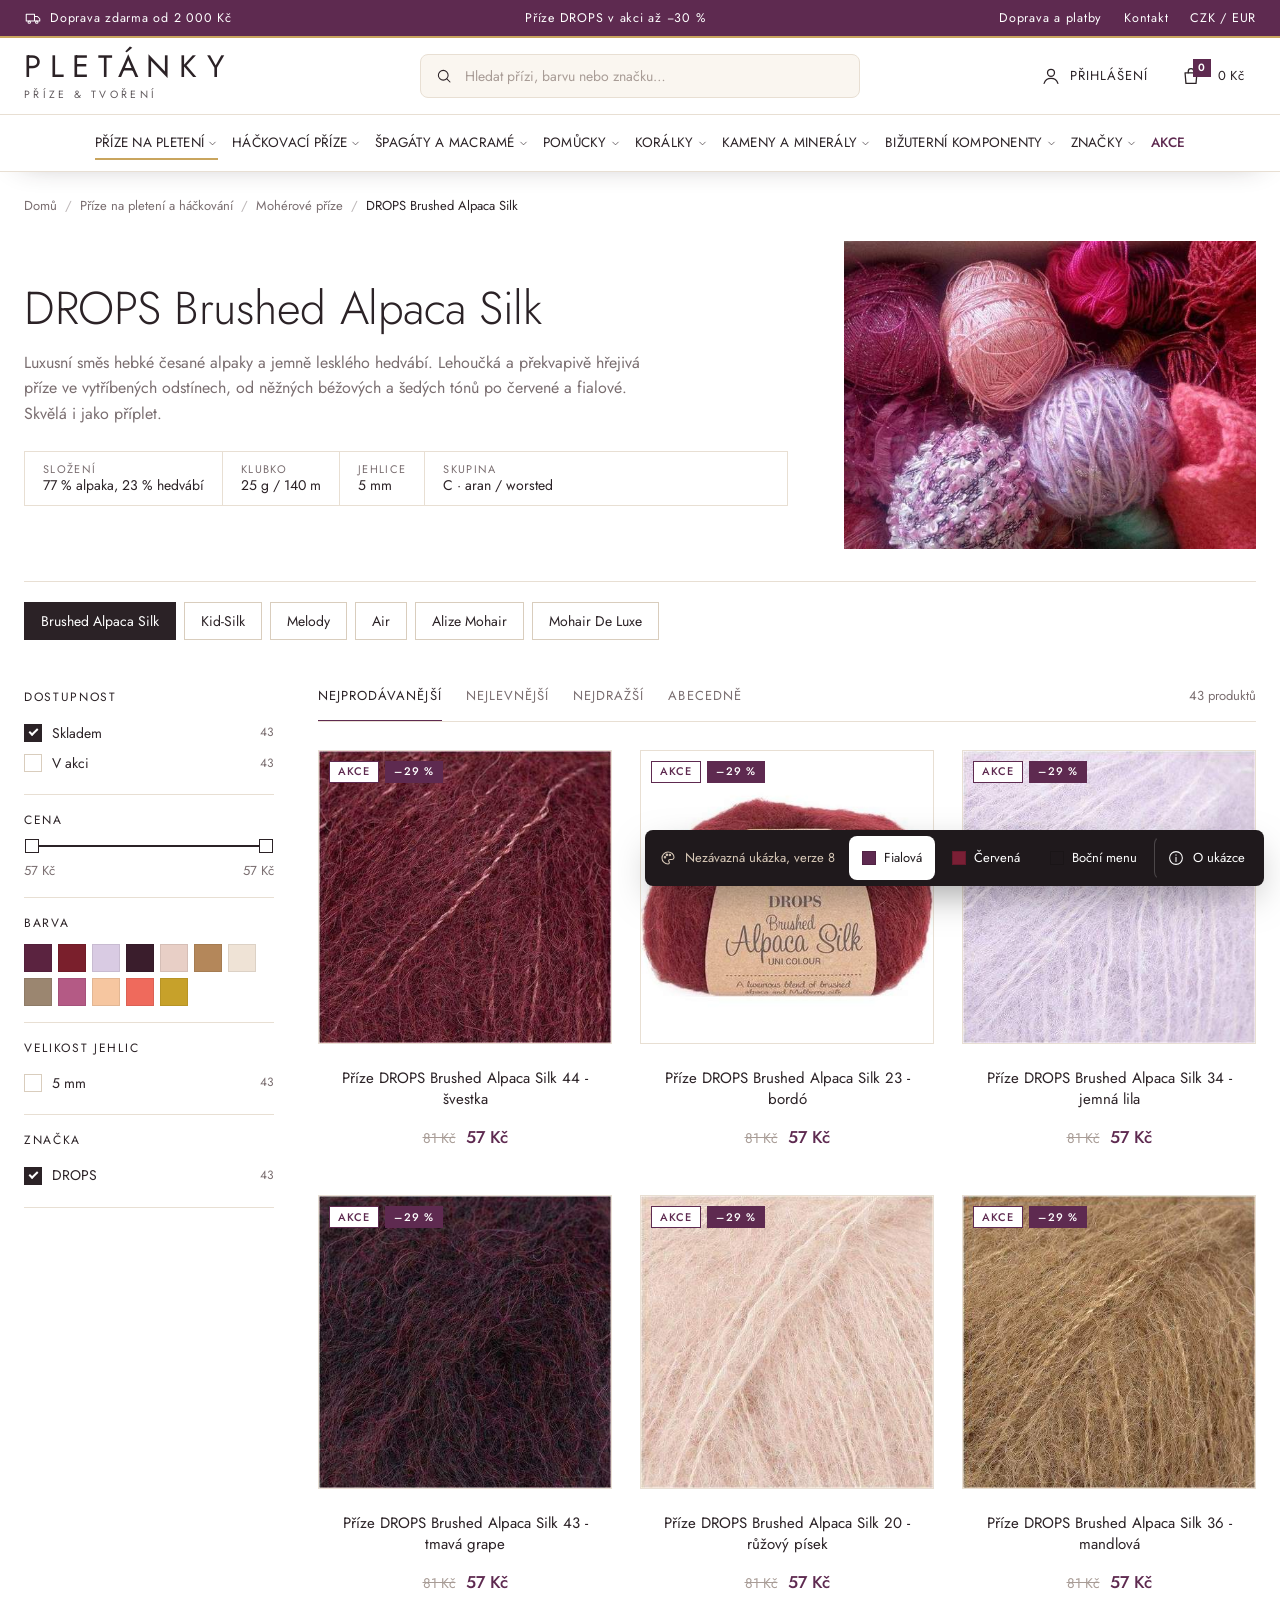
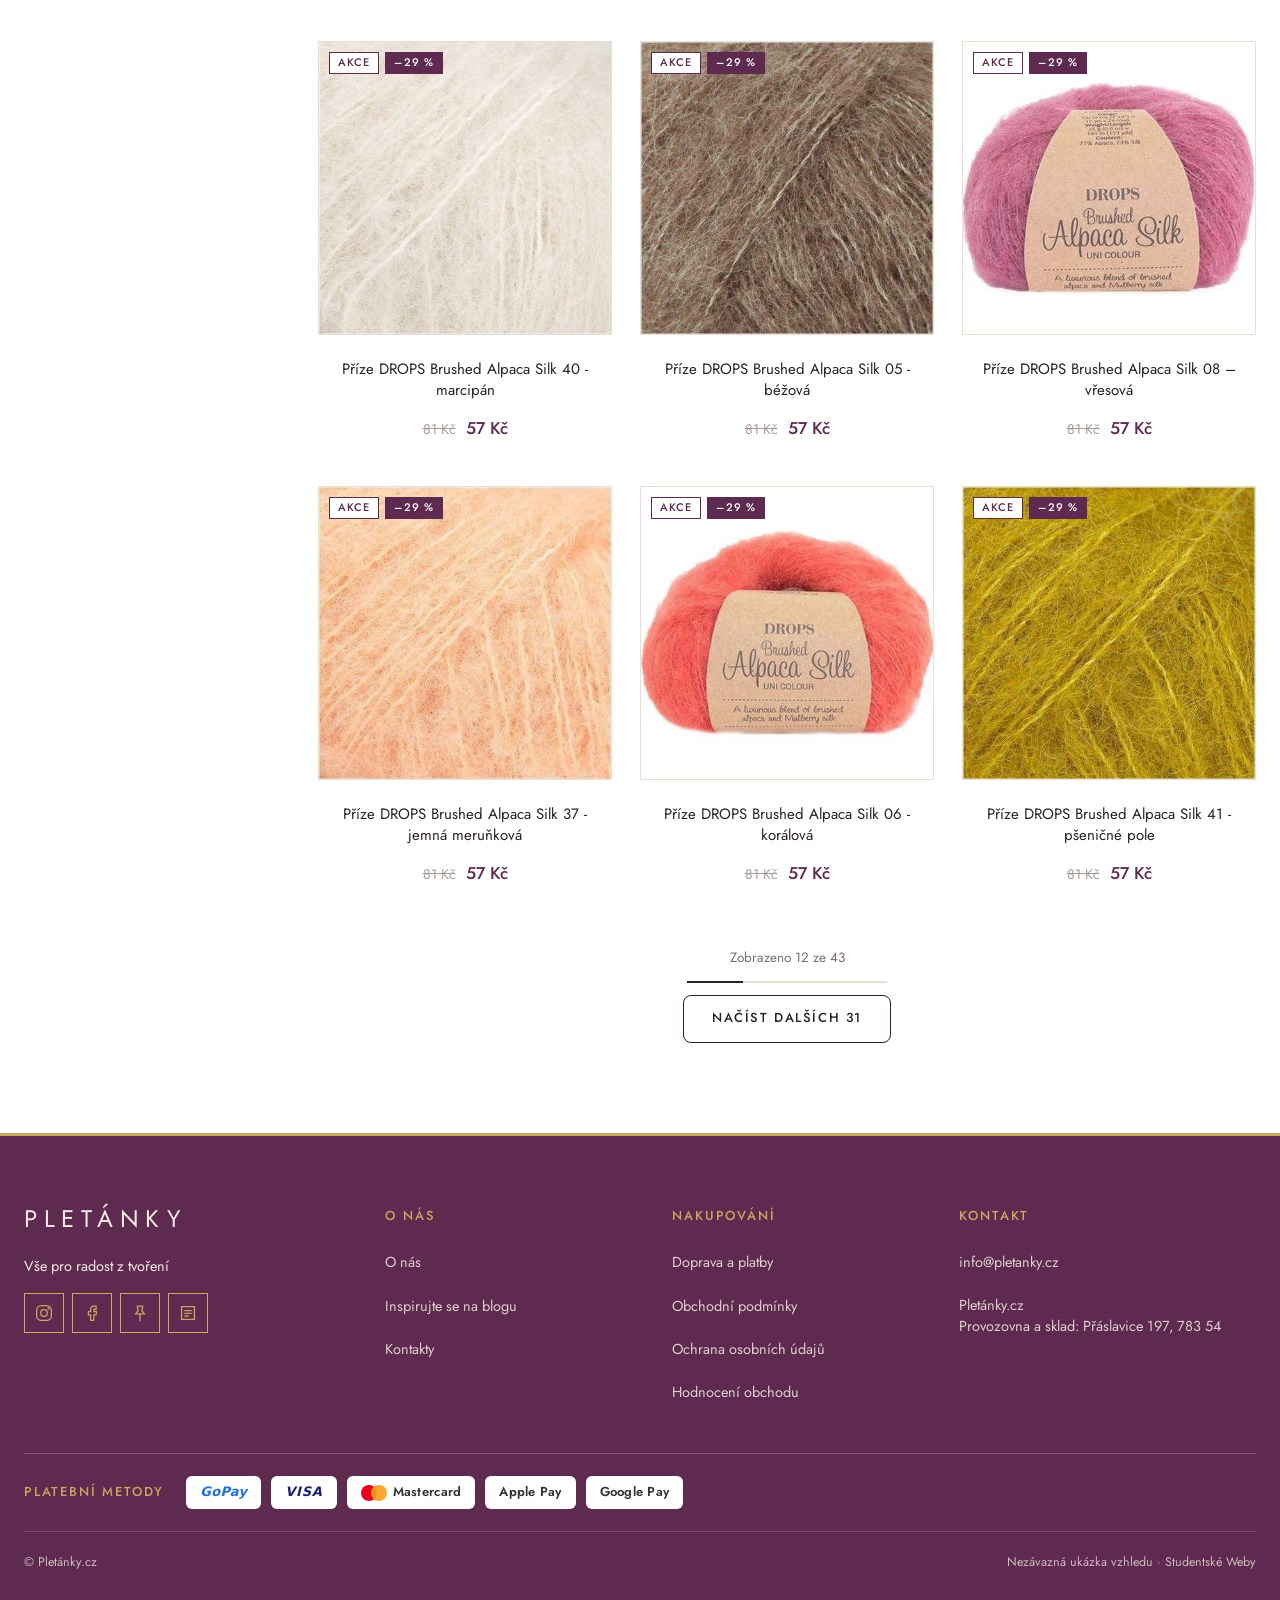
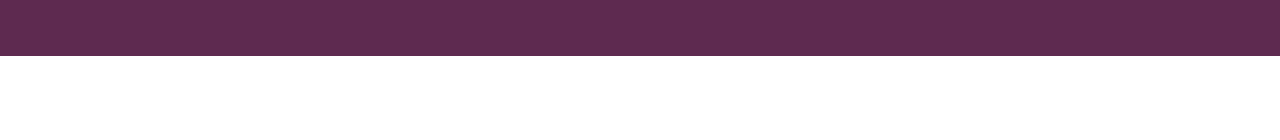
==== commit ff2e56ec: "Pletánky.cz v8: pruh Krása podzimu, prohlášení vedle ikon, ostré fotky, jemně zaoblená tlačítka, ods" ====
--- a/kategorie.html
+++ b/kategorie.html
@@ -13,7 +13,7 @@
 <link rel="preconnect" href="https://fonts.googleapis.com">
 <link rel="preconnect" href="https://fonts.gstatic.com" crossorigin>
 <link href="https://fonts.googleapis.com/css2?family=Jost:wght@300;400;500;600&display=swap&subset=latin-ext" rel="stylesheet">
-<link rel="stylesheet" href="style.css?v=14005e95">
+<link rel="stylesheet" href="style.css?v=99d7849a">
 <script src="main.js?v=018f296c" defer></script>
 </head>
 <body class="">
@@ -339,7 +339,7 @@
 </div>
 <div class="toast" data-toast role="status" aria-live="polite"></div>
 <div class="demo" role="region" aria-label="Ovládání ukázky">
-  <span class="demo__l"><svg class="ico ico--sm" viewBox="0 0 24 24" aria-hidden="true"><path d="M12 4a8 8 0 1 0 0 16c1.2 0 1.8-.8 1.8-1.7 0-1.3-1-1.5-1-2.6 0-1 .8-1.7 1.8-1.7H17a3 3 0 0 0 3-3C20 7 16.4 4 12 4z"/><circle cx="8" cy="11" r="1"/><circle cx="10.5" cy="7.8" r="1"/><circle cx="14.5" cy="8" r="1"/></svg><span>Nezávazná ukázka, verze 7</span></span>
+  <span class="demo__l"><svg class="ico ico--sm" viewBox="0 0 24 24" aria-hidden="true"><path d="M12 4a8 8 0 1 0 0 16c1.2 0 1.8-.8 1.8-1.7 0-1.3-1-1.5-1-2.6 0-1 .8-1.7 1.8-1.7H17a3 3 0 0 0 3-3C20 7 16.4 4 12 4z"/><circle cx="8" cy="11" r="1"/><circle cx="10.5" cy="7.8" r="1"/><circle cx="14.5" cy="8" r="1"/></svg><span>Nezávazná ukázka, verze 8</span></span>
   <button type="button" class="demo__b" data-theme-set="d" aria-label="Fialová varianta"><i class="demo__sw demo__sw--d"></i><span>Fialová</span></button>
   <button type="button" class="demo__b" data-theme-set="e" aria-label="Červená varianta"><i class="demo__sw demo__sw--e"></i><span>Červená</span></button>
   <button type="button" class="demo__b" data-sidemenu aria-pressed="false"><i class="demo__sw"></i><span>Boční menu</span></button>
@@ -347,13 +347,13 @@
 </div>
 <div class="drawer drawer--about" data-about aria-hidden="true">
   <div class="drawer__panel">
-    <div class="drawer__head"><b>Nezávazná ukázka, verze 7</b><button type="button" data-about-close aria-label="Zavřít"><svg class="ico" viewBox="0 0 24 24" aria-hidden="true"><path d="m6 6 12 12M18 6 6 18"/></svg></button></div>
+    <div class="drawer__head"><b>Nezávazná ukázka, verze 8</b><button type="button" data-about-close aria-label="Zavřít"><svg class="ico" viewBox="0 0 24 24" aria-hidden="true"><path d="m6 6 12 12M18 6 6 18"/></svg></button></div>
     <div class="about">
       <p>Upravená ukázka vzhledu e-shopu <b>Pletánky.cz</b> od Studentských Webů podle Vaší zpětné vazby.</p>
       <ul>
         <li>Barvy: lišty i drobné detaily (tlačítka, akce, ceny) mají vždy stejný odstín, zlaté detaily (linky, ikony, nadpisy) zůstávají zlaté. Newsletter je světlý, aby se odlišil od patičky. Všechny barvy a písma jsou v šabloně proměnné a dají se kdykoli přeladit. Dole je přepínač: fialová (odstín původních lišt) a červená (odstín dosavadních akcentů).</li>
         <li>Logo je vlevo, vyhledávání uprostřed. Oblíbené kategorie mají původní rozložení, rohy tlačítek a fotek jsou jemně zaoblené.</li>
-        <li>Sekce „Krása podzimu“ je prostor pro téma měsíce a doporučené produkty, její název i výběr se dá měnit. Odstín měsíce je v banneru jako malý rámeček.</li>
+        <li>Pruh „Krása podzimu“ je prostor pro téma měsíce: fotka, název a tlačítko Zobrazit nabídku, které otevře vybrané produkty. Název i fotku půjde měnit.</li>
         <li>Jedno písmo pro všechny nadpisy i názvy, u každé sekce jeden nadpis, jemně zaoblené rohy a sekce oddělené jemnou linkou.</li>
         <li>Najeďte myší na produkt: rozbalí se složení, návin, jehlice a tlačítko do košíku.</li>
         <li>Recenze jsou skutečná hodnocení z Vaší stránky Hodnocení obchodu (stav 10.&nbsp;10.&nbsp;2026). Komentáře k produktům jsou jen ilustrační místa.</li>
--- a/style.css
+++ b/style.css
@@ -673,14 +673,14 @@
 .banner__box p{color:#3d3338}
 .usp{border-bottom:0;background:#fff;padding:34px 0 8px}
 .usp__in span+span{border-left:0}
-.usp__in span{flex-direction:column;gap:14px;padding:12px 14px;font-size:15px;font-weight:500;letter-spacing:.02em;text-transform:none;color:var(--ink);cursor:default}
-.usp .ico{width:30px;height:30px;box-sizing:content-box;padding:20px;border-radius:50%;background:#f3e9ee;color:var(--accent);transition:background .3s,color .3s,transform .3s}
+.usp__in span{flex-direction:row;justify-content:flex-start;text-align:left;gap:16px;padding:12px 14px;font-size:18px;line-height:1.3;font-weight:500;letter-spacing:.02em;text-transform:none;color:var(--ink);cursor:default}
+.usp .ico{width:30px;height:30px;box-sizing:content-box;padding:16px;flex:none;border-radius:50%;background:#f3e9ee;color:var(--accent);transition:background .3s,color .3s,transform .3s}
 .usp__in span:hover .ico,.usp__in span:focus-within .ico{background:var(--accent);color:#fff;transform:translateY(-3px)}
 /* ostré rohy obrázků, zaoblená tlačítka a štítky */
 .tile,.proj__img,.mega__promo,.mega__ti,.cmp__frame,.tiles--mosaic,.edit__img,.pc__img,.pc img,.pd__img,.pd__gal img,.post img,.rev img,.ig img,.ig a,.motm-mini img,.banner__img{border-radius:0}
-.btn,.chip,.search,.news__form,.motm-mini,.tile__box,.edit__img span{border-radius:999px}
-.tile__box{border-radius:22px}
-.edit__img span{border-radius:22px}
+.btn,.chip,.search,.news__form,.motm-mini,.tile__box{border-radius:var(--r)}
+.motm-mini{overflow:hidden;padding:0 14px 0 0;gap:12px}
+.motm-mini img{width:64px;height:64px;flex:none;display:block}
 .ftr__pay li.pay{border-radius:6px;background:#fff;color:#333;font-weight:600;padding:6px 14px;letter-spacing:.02em;border:0}
 .pay--gopay{color:#1f6fe0!important;font-style:italic}
 .pay--visa{color:#1a1f71!important;font-style:italic;font-weight:800!important;letter-spacing:.06em!important}
@@ -694,3 +694,12 @@
 .has-sidemenu .fgroup--menu{display:block}
 @media (max-width:760px){.banner::before{display:none}.banner__box{background:#fff;padding:24px 20px}.usp .ico{padding:14px}}
 @media (max-width:760px){.usp__in span{font-size:12.5px;letter-spacing:0;padding:10px 6px;overflow-wrap:anywhere;hyphens:auto}.usp .ico{padding:12px;width:24px;height:24px}}
+
+/* verze 8: pruh tématu měsíce, prohlášení vedle ikon */
+.themeband{position:relative;display:block;min-height:260px;overflow:hidden}
+.themeband img{position:absolute;inset:0;width:100%;height:100%;object-fit:cover;border-radius:0}
+.themeband::before{content:"";position:absolute;inset:0;z-index:1;background:linear-gradient(90deg,rgba(255,255,255,.88) 0%,rgba(255,255,255,.65) 40%,rgba(255,255,255,0) 70%)}
+.themeband__in{position:relative;z-index:2;display:flex;flex-direction:column;align-items:flex-start;justify-content:center;gap:10px;min-height:260px;padding:30px 40px}
+.themeband small{font-size:11px;letter-spacing:.16em;text-transform:uppercase;color:var(--mark)}
+.themeband b{font-weight:400;font-size:34px;line-height:1.15}
+@media (max-width:760px){.themeband__in{padding:22px 20px}.themeband b{font-size:26px}.usp__in span{flex-direction:row}.usp .ico{padding:10px}}
